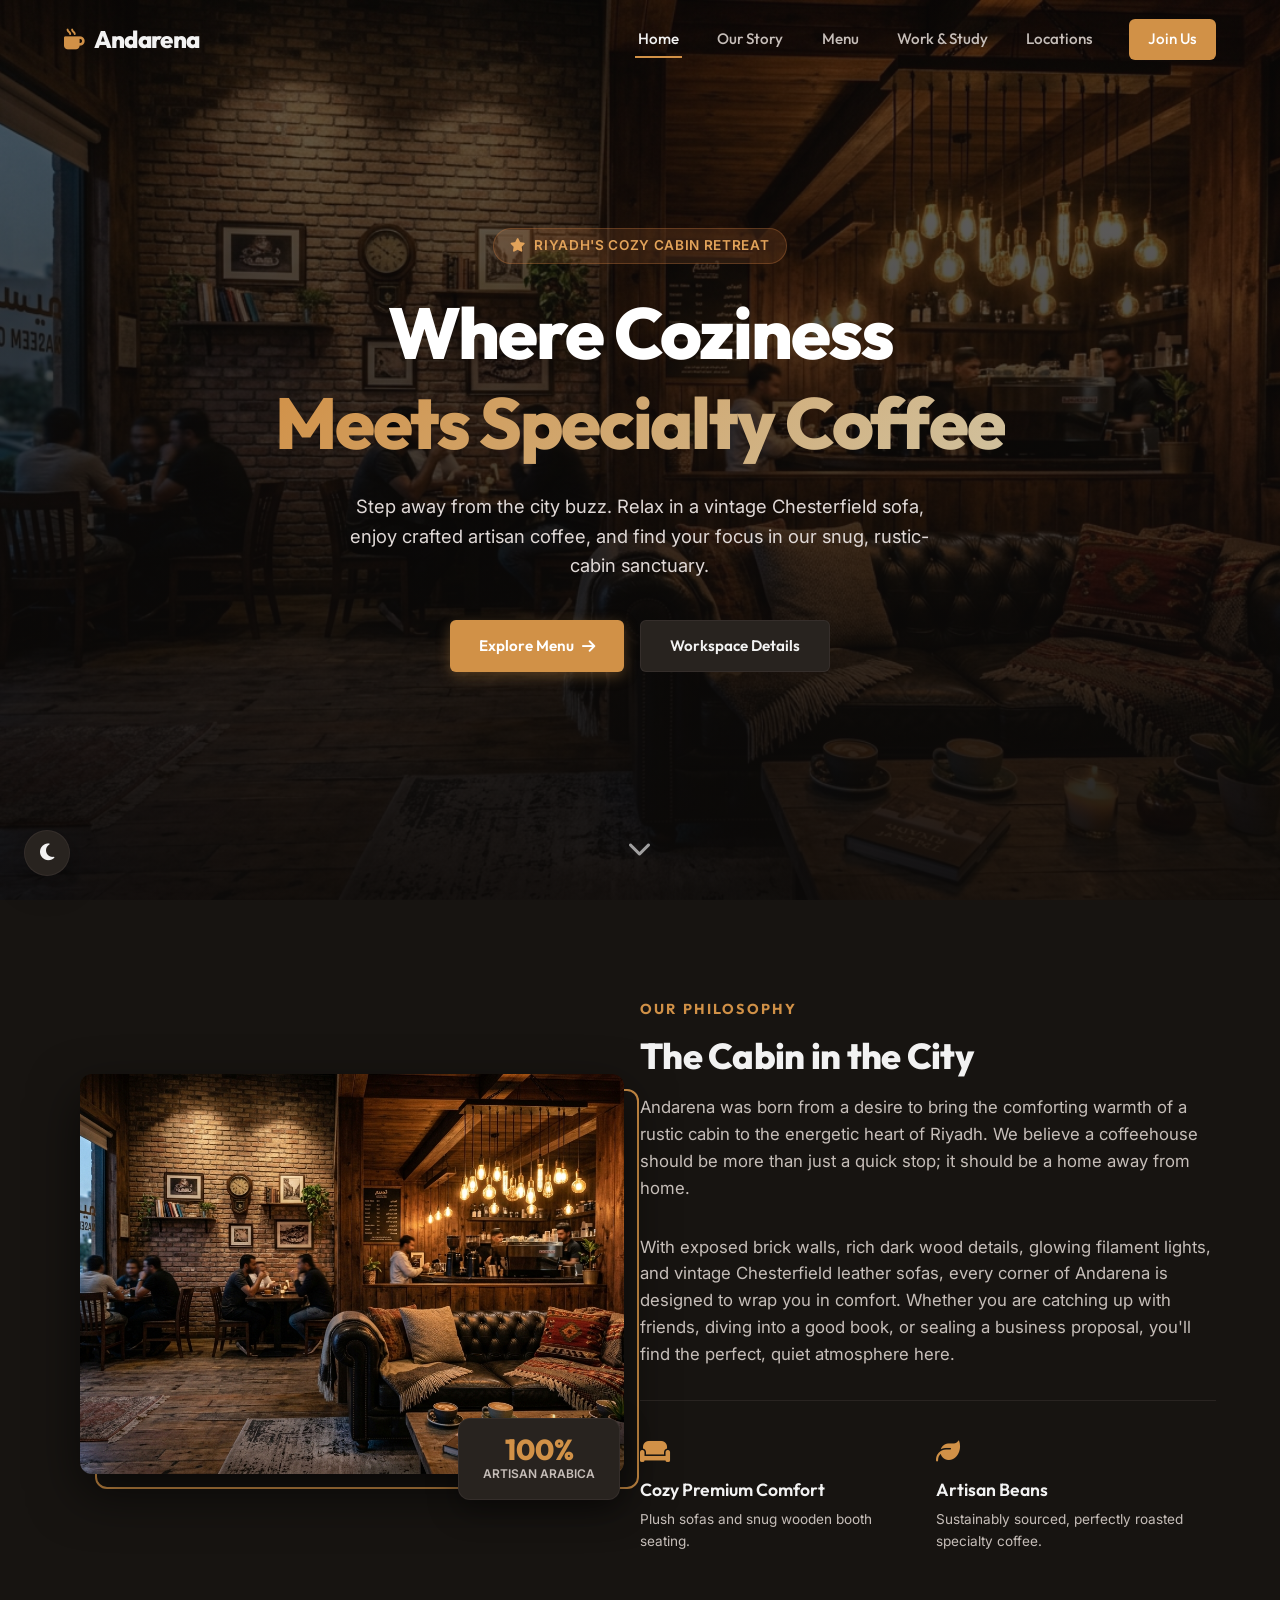
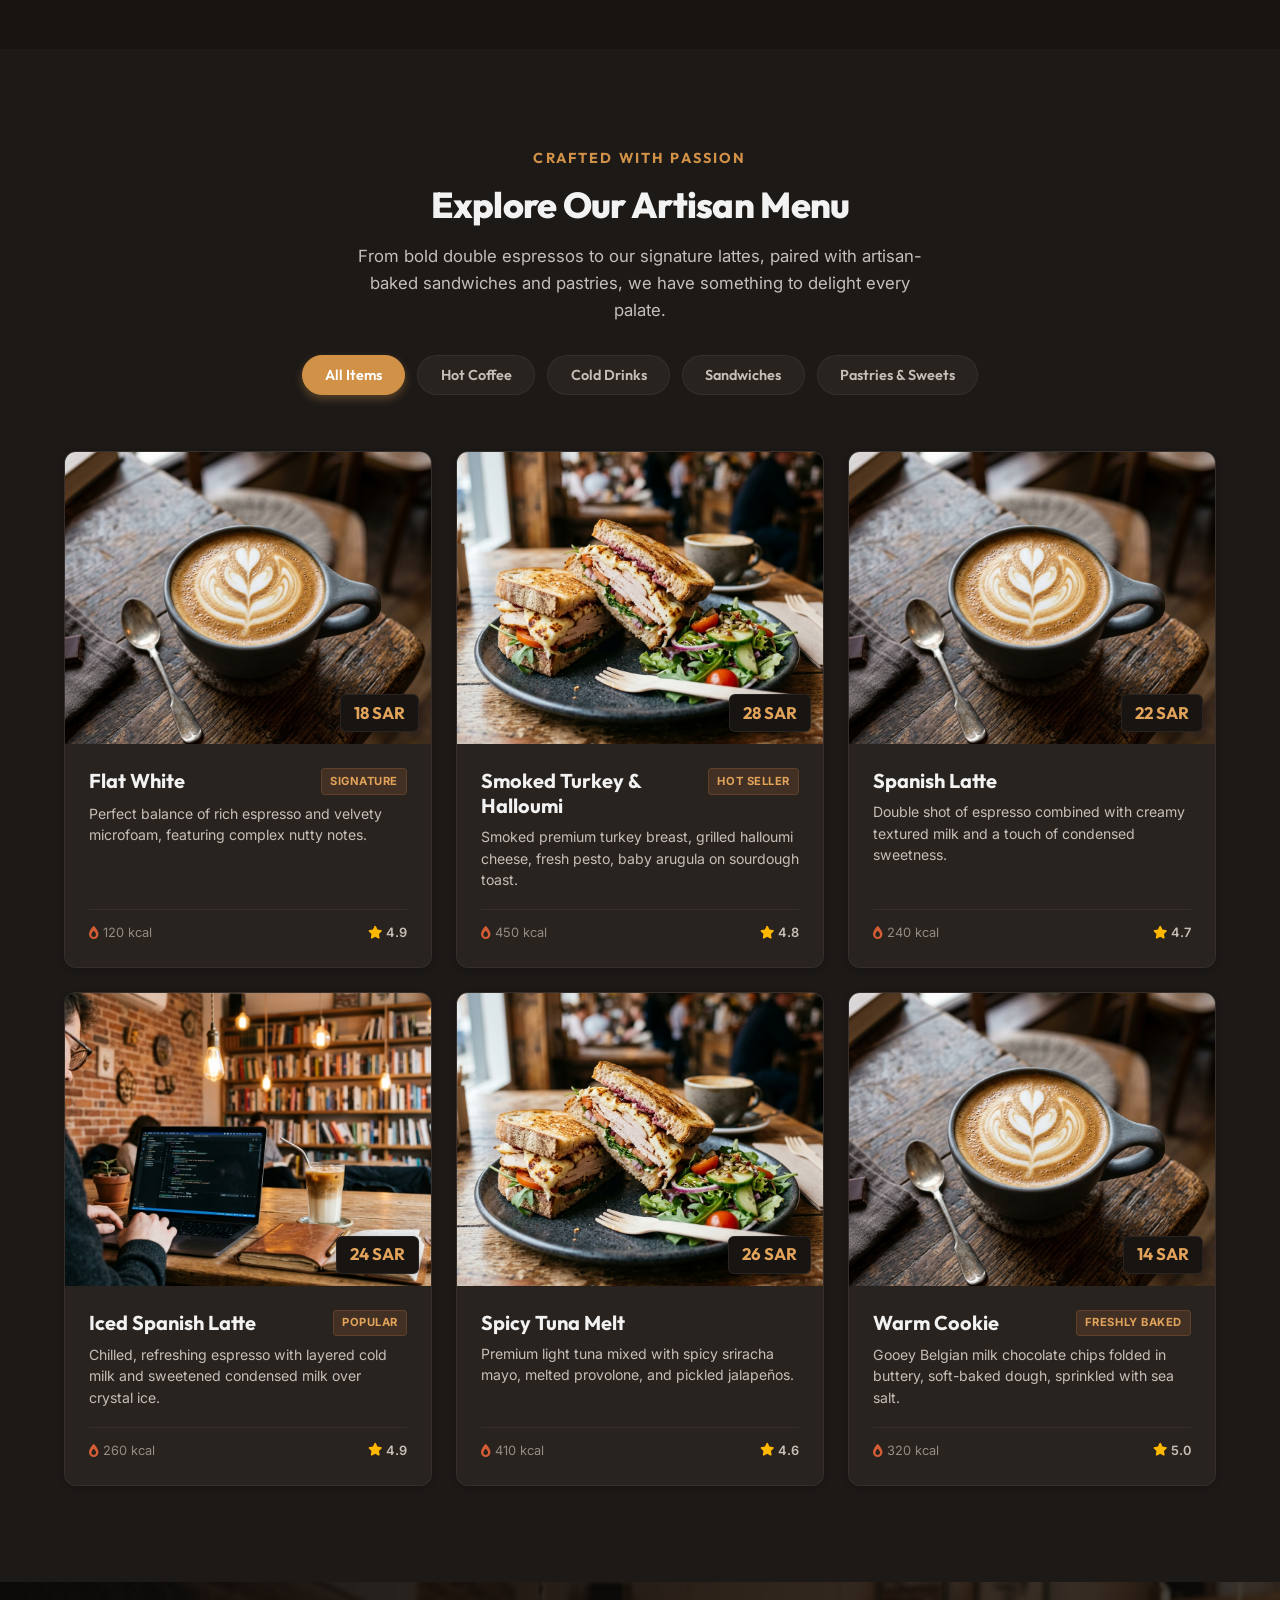
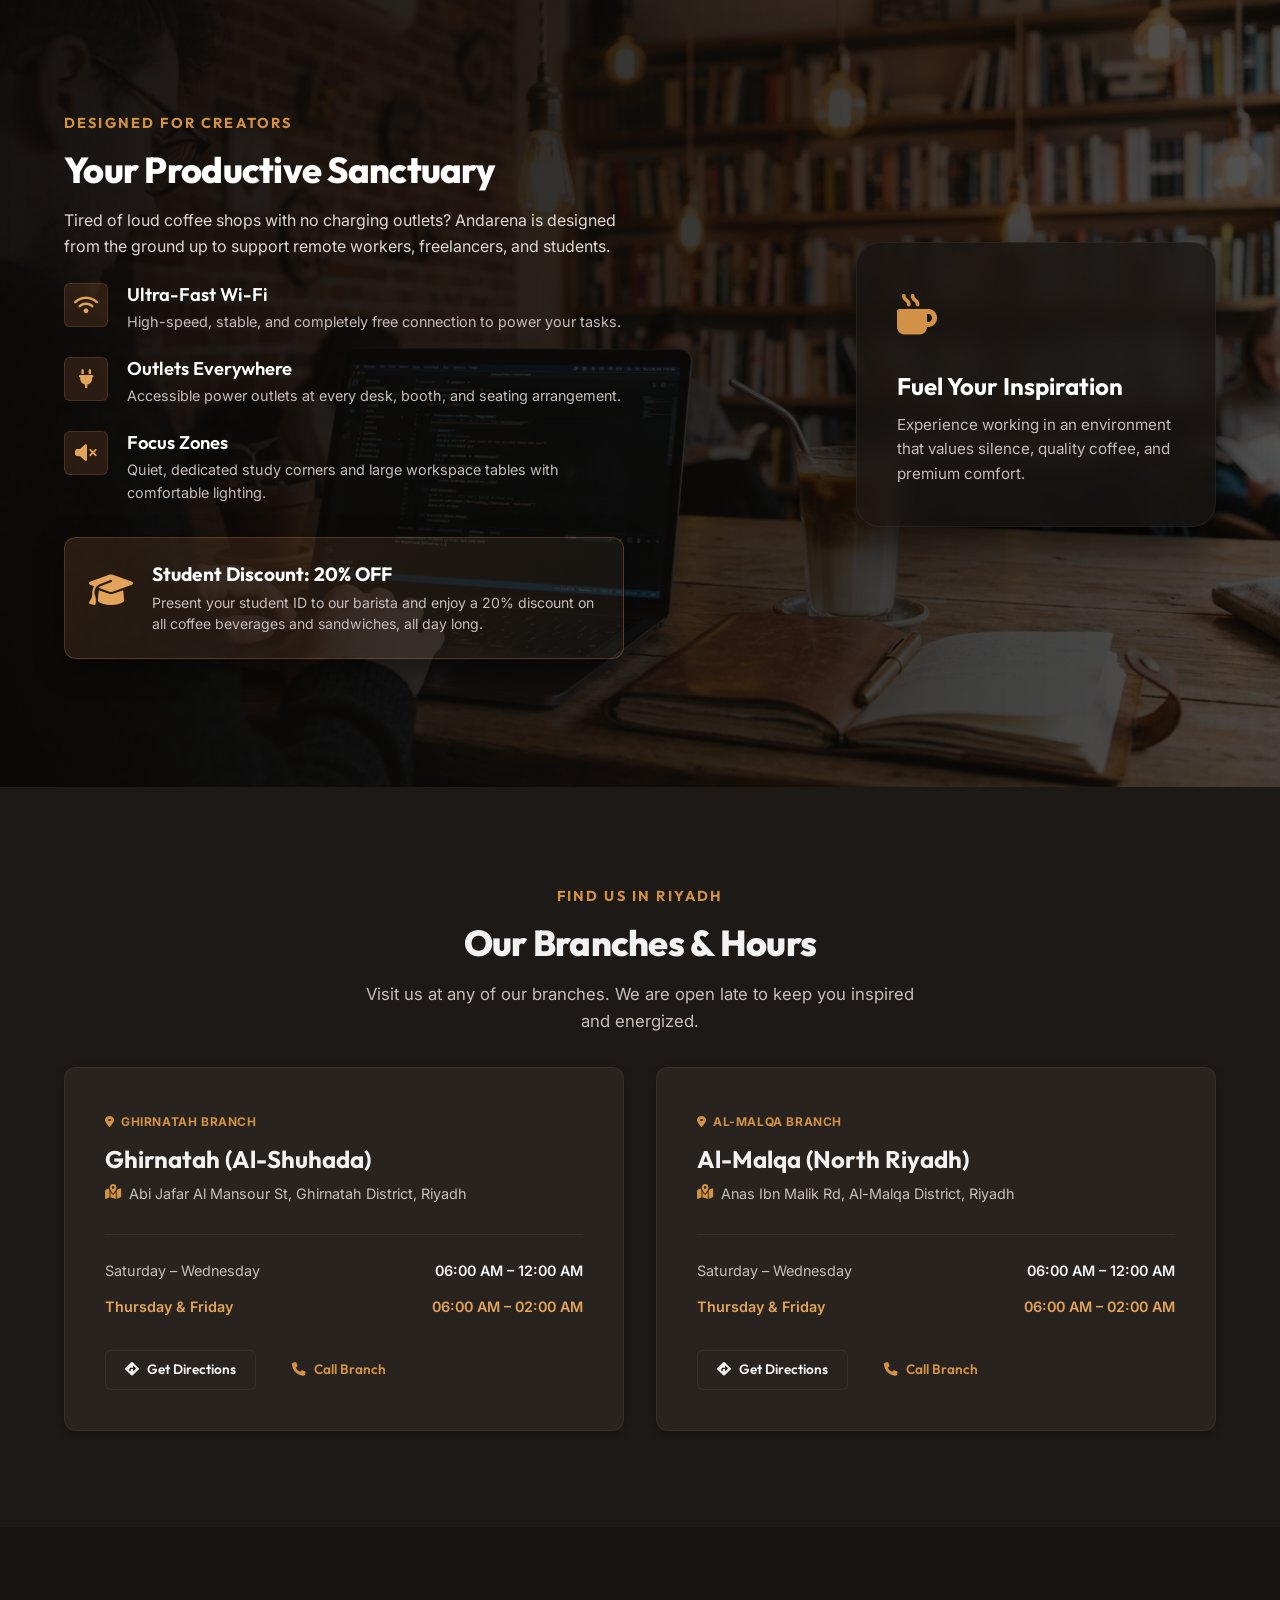
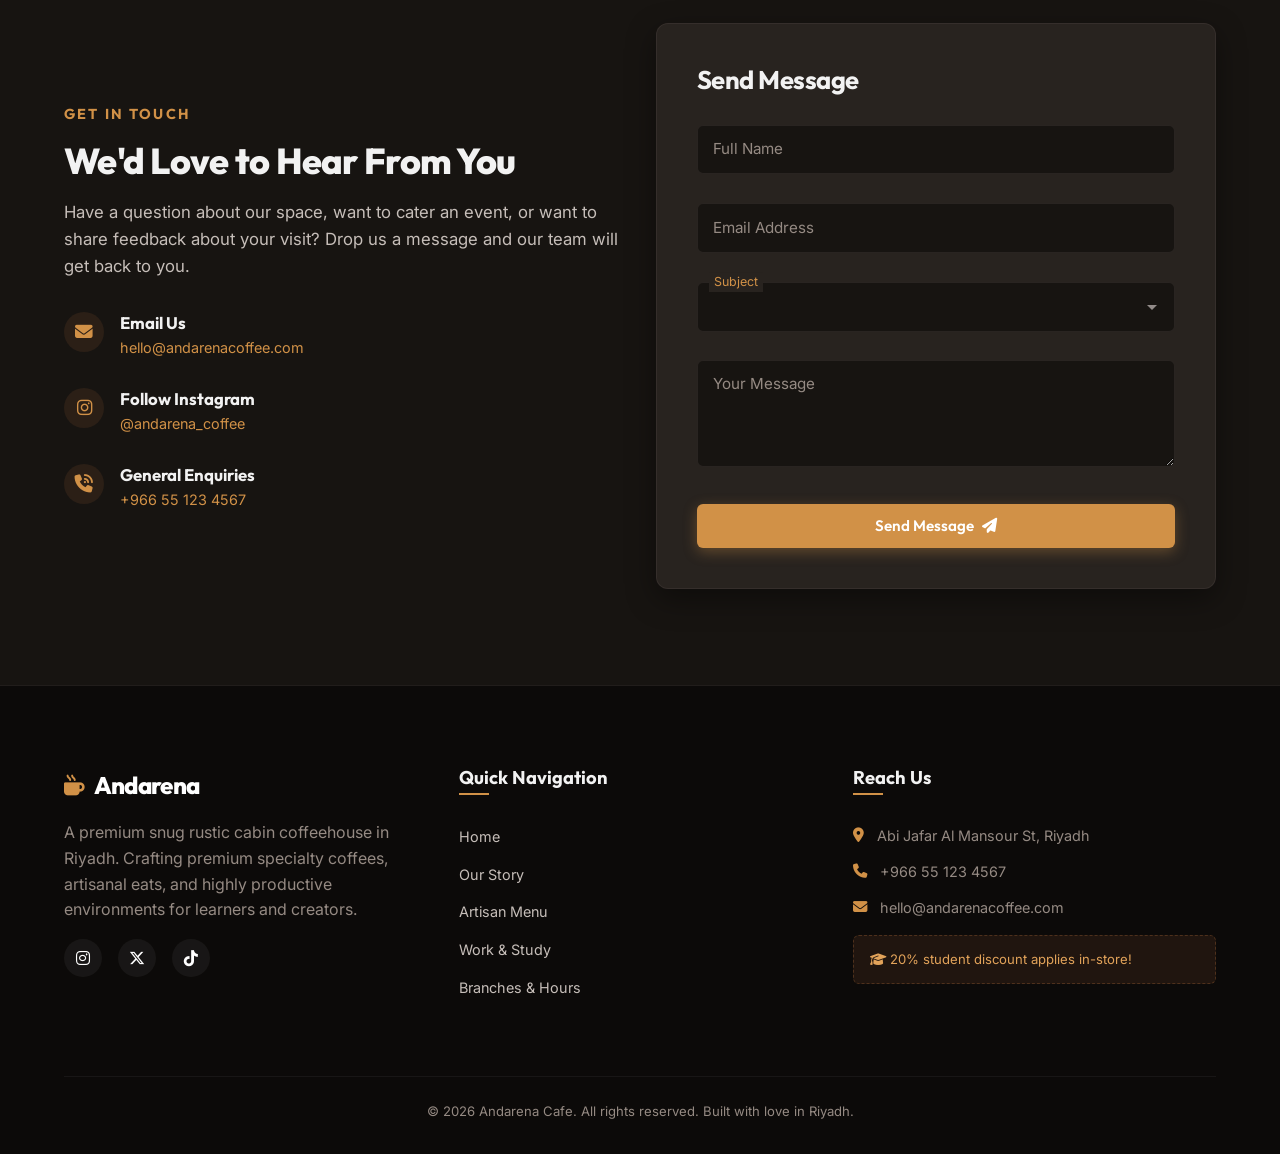
==== index.html @ 4207c7d2 "Initial commit: Andarena Cafe professional website" ====
<!DOCTYPE html>
<html lang="en">
<head>
    <meta charset="UTF-8">
    <meta name="viewport" content="width=device-width, initial-scale=1.0">
    <title>Andarena Cafe | Cozy Coffeehouse & Creative Workspace in Riyadh</title>
    <meta name="description" content="Experience Andarena Cafe in Riyadh - a cozy, rustic cabin-like cafe with Chesterfield sofas, artisan coffee, gourmet sandwiches, and a perfect work-friendly atmosphere.">
    
    <!-- Open Graph / Facebook -->
    <meta property="og:type" content="website">
    <meta property="og:title" content="Andarena Cafe | Cozy Coffeehouse & Workspace in Riyadh">
    <meta property="og:description" content="A quiet, snug rustic oasis in Riyadh. Enjoy specialty coffees, gourmet sandwiches, and laptop-friendly workspace tables.">
    <meta property="og:image" content="assets/hero_cafe.jpg">
    
    <!-- Google Fonts -->
    <link rel="preconnect" href="https://fonts.googleapis.com">
    <link rel="preconnect" href="https://fonts.gstatic.com" crossorigin>
    <link href="https://fonts.googleapis.com/css2?family=Inter:wght@300;400;500;600;700&family=Outfit:wght@300;400;500;600;700;800&display=swap" rel="stylesheet">
    
    <!-- FontAwesome Icons -->
    <link rel="stylesheet" href="https://cdnjs.cloudflare.com/ajax/libs/font-awesome/6.4.0/css/all.min.css">
    
    <!-- Custom CSS -->
    <link rel="stylesheet" href="style.css">
</head>
<body>

    <!-- Header / Navbar -->
    <header class="navbar" id="navbar">
        <div class="nav-container">
            <a href="#home" class="logo">
                <span class="logo-icon"><i class="fa-solid fa-mug-hot"></i></span>
                Andarena
            </a>
            
            <nav class="nav-menu" id="nav-menu">
                <a href="#home" class="nav-link active">Home</a>
                <a href="#story" class="nav-link">Our Story</a>
                <a href="#menu" class="nav-link">Menu</a>
                <a href="#workspace" class="nav-link">Work & Study</a>
                <a href="#locations" class="nav-link">Locations</a>
                <a href="#contact" class="nav-link btn-contact">Join Us</a>
            </nav>
            
            <button class="mobile-toggle" id="mobile-toggle" aria-label="Toggle navigation menu">
                <span class="bar"></span>
                <span class="bar"></span>
                <span class="bar"></span>
            </button>
        </div>
    </header>

    <!-- Main Content -->
    <main>
        
        <!-- Hero Section -->
        <section id="home" class="hero" style="background-image: linear-gradient(to bottom, rgba(12, 10, 9, 0.6), rgba(12, 10, 9, 0.9)), url('assets/hero_cafe.jpg');">
            <div class="hero-content text-center">
                <span class="hero-badge reveal"><i class="fa-solid fa-star"></i> Riyadh's Cozy Cabin Retreat</span>
                <h1 class="reveal">Where Coziness <br><span class="text-gradient">Meets Specialty Coffee</span></h1>
                <p class="reveal-delay-1">Step away from the city buzz. Relax in a vintage Chesterfield sofa, enjoy crafted artisan coffee, and find your focus in our snug, rustic-cabin sanctuary.</p>
                <div class="hero-actions reveal-delay-2">
                    <a href="#menu" class="btn btn-primary">Explore Menu <i class="fa-solid fa-arrow-right"></i></a>
                    <a href="#workspace" class="btn btn-secondary">Workspace Details</a>
                </div>
            </div>
            <div class="hero-scroll-indicator">
                <a href="#story"><i class="fa-solid fa-chevron-down animate-bounce"></i></a>
            </div>
        </section>

        <!-- Our Story Section -->
        <section id="story" class="section story-section">
            <div class="container">
                <div class="grid grid-2 align-items-center">
                    <div class="story-image-wrapper reveal-left">
                        <div class="image-border-effect">
                            <img src="assets/hero_cafe.jpg" alt="Andarena Cafe Cozy Chesterfield Sofas" class="rounded-lg shadow-xl img-cover">
                        </div>
                        <div class="floating-badge text-center">
                            <span class="number">100%</span>
                            <span class="text">Artisan Arabica</span>
                        </div>
                    </div>
                    
                    <div class="story-text-content reveal-right">
                        <span class="section-subtitle">Our Philosophy</span>
                        <h2 class="section-title">The Cabin in the City</h2>
                        <p class="section-desc">Andarena was born from a desire to bring the comforting warmth of a rustic cabin to the energetic heart of Riyadh. We believe a coffeehouse should be more than just a quick stop; it should be a home away from home.</p>
                        
                        <p class="section-desc">With exposed brick walls, rich dark wood details, glowing filament lights, and vintage Chesterfield leather sofas, every corner of Andarena is designed to wrap you in comfort. Whether you are catching up with friends, diving into a good book, or sealing a business proposal, you'll find the perfect, quiet atmosphere here.</p>
                        
                        <div class="story-highlights grid grid-2 gap-4">
                            <div class="highlight-item">
                                <span class="highlight-icon"><i class="fa-solid fa-couch"></i></span>
                                <h4>Cozy Premium Comfort</h4>
                                <p>Plush sofas and snug wooden booth seating.</p>
                            </div>
                            <div class="highlight-item">
                                <span class="highlight-icon"><i class="fa-solid fa-leaf"></i></span>
                                <h4>Artisan Beans</h4>
                                <p>Sustainably sourced, perfectly roasted specialty coffee.</p>
                            </div>
                        </div>
                    </div>
                </div>
            </div>
        </section>

        <!-- Interactive Menu Section -->
        <section id="menu" class="section menu-section bg-alt">
            <div class="container">
                <div class="section-header text-center">
                    <span class="section-subtitle">Crafted with Passion</span>
                    <h2 class="section-title">Explore Our Artisan Menu</h2>
                    <p class="section-desc max-w-xl mx-auto">From bold double espressos to our signature lattes, paired with artisan-baked sandwiches and pastries, we have something to delight every palate.</p>
                </div>
                
                <!-- Category Filter Tabs -->
                <div class="menu-tabs reveal">
                    <button class="tab-btn active" data-category="all">All Items</button>
                    <button class="tab-btn" data-category="hot-coffee">Hot Coffee</button>
                    <button class="tab-btn" data-category="cold-coffee">Cold Drinks</button>
                    <button class="tab-btn" data-category="sandwiches">Sandwiches</button>
                    <button class="tab-btn" data-category="pastries">Pastries & Sweets</button>
                </div>
                
                <!-- Menu Grid -->
                <div class="menu-grid grid grid-3 gap-6 reveal-up">
                    
                    <!-- Item 1: Flat White -->
                    <div class="menu-card" data-category="hot-coffee">
                        <div class="menu-image-container">
                            <img src="assets/flat_white.jpg" alt="Flat White Coffee with Latte Art" class="menu-img">
                            <span class="menu-price">18 SAR</span>
                        </div>
                        <div class="menu-info">
                            <div class="menu-meta">
                                <h3>Flat White</h3>
                                <span class="badge">Signature</span>
                            </div>
                            <p class="menu-description">Perfect balance of rich espresso and velvety microfoam, featuring complex nutty notes.</p>
                            <div class="menu-footer">
                                <span class="calories"><i class="fa-solid fa-fire-flame-simple"></i> 120 kcal</span>
                                <span class="rating"><i class="fa-solid fa-star"></i> 4.9</span>
                            </div>
                        </div>
                    </div>
                    
                    <!-- Item 2: Smoked Turkey & Halloumi -->
                    <div class="menu-card" data-category="sandwiches">
                        <div class="menu-image-container">
                            <img src="assets/turkey_sandwich.jpg" alt="Smoked Turkey and Halloumi Sandwich" class="menu-img">
                            <span class="menu-price">28 SAR</span>
                        </div>
                        <div class="menu-info">
                            <div class="menu-meta">
                                <h3>Smoked Turkey & Halloumi</h3>
                                <span class="badge">Hot seller</span>
                            </div>
                            <p class="menu-description">Smoked premium turkey breast, grilled halloumi cheese, fresh pesto, baby arugula on sourdough toast.</p>
                            <div class="menu-footer">
                                <span class="calories"><i class="fa-solid fa-fire-flame-simple"></i> 450 kcal</span>
                                <span class="rating"><i class="fa-solid fa-star"></i> 4.8</span>
                            </div>
                        </div>
                    </div>
                    
                    <!-- Item 3: Spanish Latte -->
                    <div class="menu-card" data-category="hot-coffee">
                        <div class="menu-image-container">
                            <img src="assets/flat_white.jpg" alt="Spanish Latte" class="menu-img">
                            <span class="menu-price">22 SAR</span>
                        </div>
                        <div class="menu-info">
                            <div class="menu-meta">
                                <h3>Spanish Latte</h3>
                            </div>
                            <p class="menu-description">Double shot of espresso combined with creamy textured milk and a touch of condensed sweetness.</p>
                            <div class="menu-footer">
                                <span class="calories"><i class="fa-solid fa-fire-flame-simple"></i> 240 kcal</span>
                                <span class="rating"><i class="fa-solid fa-star"></i> 4.7</span>
                            </div>
                        </div>
                    </div>
                    
                    <!-- Item 4: Iced Spanish Latte -->
                    <div class="menu-card" data-category="cold-coffee">
                        <div class="menu-image-container">
                            <img src="assets/workspace.jpg" alt="Iced Spanish Latte" class="menu-img">
                            <span class="menu-price">24 SAR</span>
                        </div>
                        <div class="menu-info">
                            <div class="menu-meta">
                                <h3>Iced Spanish Latte</h3>
                                <span class="badge">Popular</span>
                            </div>
                            <p class="menu-description">Chilled, refreshing espresso with layered cold milk and sweetened condensed milk over crystal ice.</p>
                            <div class="menu-footer">
                                <span class="calories"><i class="fa-solid fa-fire-flame-simple"></i> 260 kcal</span>
                                <span class="rating"><i class="fa-solid fa-star"></i> 4.9</span>
                            </div>
                        </div>
                    </div>

                    <!-- Item 5: Spicy Tuna Sandwich -->
                    <div class="menu-card" data-category="sandwiches">
                        <div class="menu-image-container">
                            <img src="assets/turkey_sandwich.jpg" alt="Spicy Tuna Sandwich" class="menu-img">
                            <span class="menu-price">26 SAR</span>
                        </div>
                        <div class="menu-info">
                            <div class="menu-meta">
                                <h3>Spicy Tuna Melt</h3>
                            </div>
                            <p class="menu-description">Premium light tuna mixed with spicy sriracha mayo, melted provolone, and pickled jalapeños.</p>
                            <div class="menu-footer">
                                <span class="calories"><i class="fa-solid fa-fire-flame-simple"></i> 410 kcal</span>
                                <span class="rating"><i class="fa-solid fa-star"></i> 4.6</span>
                            </div>
                        </div>
                    </div>

                    <!-- Item 6: Warm Chocolate Chip Cookie -->
                    <div class="menu-card" data-category="pastries">
                        <div class="menu-image-container">
                            <img src="assets/flat_white.jpg" alt="Warm Chocolate Chip Cookie" class="menu-img">
                            <span class="menu-price">14 SAR</span>
                        </div>
                        <div class="menu-info">
                            <div class="menu-meta">
                                <h3>Warm Cookie</h3>
                                <span class="badge">Freshly baked</span>
                            </div>
                            <p class="menu-description">Gooey Belgian milk chocolate chips folded in buttery, soft-baked dough, sprinkled with sea salt.</p>
                            <div class="menu-footer">
                                <span class="calories"><i class="fa-solid fa-fire-flame-simple"></i> 320 kcal</span>
                                <span class="rating"><i class="fa-solid fa-star"></i> 5.0</span>
                            </div>
                        </div>
                    </div>
                    
                </div>
            </div>
        </section>

        <!-- Laptop-friendly Workspace Section -->
        <section id="workspace" class="section workspace-section" style="background-image: linear-gradient(to right, rgba(12, 10, 9, 0.95), rgba(12, 10, 9, 0.7)), url('assets/workspace.jpg');">
            <div class="container">
                <div class="grid grid-2 gap-8 align-items-center">
                    <div class="workspace-text reveal-left">
                        <span class="section-subtitle text-amber">Designed for Creators</span>
                        <h2 class="section-title text-white">Your Productive Sanctuary</h2>
                        <p class="text-light">Tired of loud coffee shops with no charging outlets? Andarena is designed from the ground up to support remote workers, freelancers, and students.</p>
                        
                        <div class="workspace-features mt-6">
                            <div class="feature-row">
                                <span class="feature-icon"><i class="fa-solid fa-wifi"></i></span>
                                <div>
                                    <h5>Ultra-Fast Wi-Fi</h5>
                                    <p>High-speed, stable, and completely free connection to power your tasks.</p>
                                </div>
                            </div>
                            
                            <div class="feature-row">
                                <span class="feature-icon"><i class="fa-solid fa-plug"></i></span>
                                <div>
                                    <h5>Outlets Everywhere</h5>
                                    <p>Accessible power outlets at every desk, booth, and seating arrangement.</p>
                                </div>
                            </div>

                            <div class="feature-row">
                                <span class="feature-icon"><i class="fa-solid fa-volume-mute"></i></span>
                                <div>
                                    <h5>Focus Zones</h5>
                                    <p>Quiet, dedicated study corners and large workspace tables with comfortable lighting.</p>
                                </div>
                            </div>
                        </div>

                        <!-- Special student offer card -->
                        <div class="student-discount-card mt-8 reveal-up">
                            <div class="discount-icon"><i class="fa-solid fa-graduation-cap"></i></div>
                            <div class="discount-info">
                                <h4>Student Discount: 20% OFF</h4>
                                <p>Present your student ID to our barista and enjoy a 20% discount on all coffee beverages and sandwiches, all day long.</p>
                            </div>
                        </div>
                    </div>
                    
                    <!-- Decorative Right Column -->
                    <div class="workspace-image-container hide-mobile reveal-right">
                        <div class="experience-card">
                            <span class="card-icon"><i class="fa-solid fa-mug-hot animate-pulse"></i></span>
                            <div class="card-body">
                                <h3>Fuel Your Inspiration</h3>
                                <p>Experience working in an environment that values silence, quality coffee, and premium comfort.</p>
                            </div>
                        </div>
                    </div>
                </div>
            </div>
        </section>

        <!-- Locations & Operating Hours -->
        <section id="locations" class="section locations-section bg-alt">
            <div class="container">
                <div class="section-header text-center">
                    <span class="section-subtitle">Find Us in Riyadh</span>
                    <h2 class="section-title">Our Branches & Hours</h2>
                    <p class="section-desc max-w-xl mx-auto">Visit us at any of our branches. We are open late to keep you inspired and energized.</p>
                </div>
                
                <div class="grid grid-2 gap-8 reveal-up">
                    
                    <!-- Branch 1 details -->
                    <div class="location-card">
                        <div class="location-body">
                            <span class="loc-badge"><i class="fa-solid fa-location-dot"></i> Ghirnatah Branch</span>
                            <h3>Ghirnatah (Al-Shuhada)</h3>
                            <p class="address"><i class="fa-solid fa-map-location-dot"></i> Abi Jafar Al Mansour St, Ghirnatah District, Riyadh</p>
                            
                            <div class="hours-list">
                                <div class="hour-row">
                                    <span class="days">Saturday – Wednesday</span>
                                    <span class="time">06:00 AM – 12:00 AM</span>
                                </div>
                                <div class="hour-row highlight">
                                    <span class="days">Thursday & Friday</span>
                                    <span class="time">06:00 AM – 02:00 AM</span>
                                </div>
                            </div>
                            
                            <div class="card-actions">
                                <a href="https://maps.google.com/?q=Andarena+Coffee+Abi+Jafar+Al+Mansour+St+Riyadh" target="_blank" class="btn btn-secondary btn-sm"><i class="fa-solid fa-directions"></i> Get Directions</a>
                                <a href="tel:+966123456789" class="btn btn-text btn-sm"><i class="fa-solid fa-phone"></i> Call Branch</a>
                            </div>
                        </div>
                    </div>

                    <!-- Branch 2 details -->
                    <div class="location-card">
                        <div class="location-body">
                            <span class="loc-badge"><i class="fa-solid fa-location-dot"></i> Al-Malqa Branch</span>
                            <h3>Al-Malqa (North Riyadh)</h3>
                            <p class="address"><i class="fa-solid fa-map-location-dot"></i> Anas Ibn Malik Rd, Al-Malqa District, Riyadh</p>
                            
                            <div class="hours-list">
                                <div class="hour-row">
                                    <span class="days">Saturday – Wednesday</span>
                                    <span class="time">06:00 AM – 12:00 AM</span>
                                </div>
                                <div class="hour-row highlight">
                                    <span class="days">Thursday & Friday</span>
                                    <span class="time">06:00 AM – 02:00 AM</span>
                                </div>
                            </div>
                            
                            <div class="card-actions">
                                <a href="https://maps.google.com/?q=Andarena+Coffee+Anas+Ibn+Malik+Rd+Riyadh" target="_blank" class="btn btn-secondary btn-sm"><i class="fa-solid fa-directions"></i> Get Directions</a>
                                <a href="tel:+966123456790" class="btn btn-text btn-sm"><i class="fa-solid fa-phone"></i> Call Branch</a>
                            </div>
                        </div>
                    </div>
                    
                </div>
            </div>
        </section>

        <!-- Contact & Feedback Form -->
        <section id="contact" class="section contact-section">
            <div class="container">
                <div class="grid grid-2 gap-8 align-items-center">
                    
                    <div class="contact-info reveal-left">
                        <span class="section-subtitle">Get in Touch</span>
                        <h2 class="section-title">We'd Love to Hear From You</h2>
                        <p class="section-desc">Have a question about our space, want to cater an event, or want to share feedback about your visit? Drop us a message and our team will get back to you.</p>
                        
                        <div class="contact-methods mt-6">
                            <div class="method-item">
                                <span class="method-icon"><i class="fa-solid fa-envelope"></i></span>
                                <div>
                                    <h5>Email Us</h5>
                                    <p><a href="mailto:hello@andarenacoffee.com">hello@andarenacoffee.com</a></p>
                                </div>
                            </div>
                            
                            <div class="method-item">
                                <span class="method-icon"><i class="fa-brands fa-instagram"></i></span>
                                <div>
                                    <h5>Follow Instagram</h5>
                                    <p><a href="https://instagram.com/andarena_coffee" target="_blank">@andarena_coffee</a></p>
                                </div>
                            </div>

                            <div class="method-item">
                                <span class="method-icon"><i class="fa-solid fa-phone-volume"></i></span>
                                <div>
                                    <h5>General Enquiries</h5>
                                    <p><a href="tel:+966551234567">+966 55 123 4567</a></p>
                                </div>
                            </div>
                        </div>
                    </div>
                    
                    <!-- Contact Form Card -->
                    <div class="contact-form-card reveal-right">
                        <form id="contact-form" class="feedback-form">
                            <h3>Send Message</h3>
                            
                            <div class="form-group">
                                <input type="text" id="form-name" class="form-control" required placeholder=" ">
                                <label for="form-name" class="floating-label">Full Name</label>
                            </div>
                            
                            <div class="form-group">
                                <input type="email" id="form-email" class="form-control" required placeholder=" ">
                                <label for="form-email" class="floating-label">Email Address</label>
                            </div>

                            <div class="form-group">
                                <select id="form-subject" class="form-control" required>
                                    <option value="" disabled selected hidden></option>
                                    <option value="feedback">General Feedback</option>
                                    <option value="catering">Catering Inquiry</option>
                                    <option value="workspace">Workspace / Table Reservation</option>
                                    <option value="careers">Careers</option>
                                </select>
                                <label for="form-subject" class="floating-label">Subject</label>
                            </div>
                            
                            <div class="form-group">
                                <textarea id="form-message" rows="4" class="form-control" required placeholder=" "></textarea>
                                <label for="form-message" class="floating-label">Your Message</label>
                            </div>
                            
                            <button type="submit" class="btn btn-primary btn-block">Send Message <i class="fa-solid fa-paper-plane"></i></button>
                        </form>
                    </div>
                    
                </div>
            </div>
        </section>

    </main>

    <!-- Footer -->
    <footer class="footer">
        <div class="container">
            <div class="footer-grid grid grid-3 gap-8">
                
                <!-- Footer Brand Column -->
                <div class="footer-brand">
                    <a href="#home" class="logo text-white">
                        <span class="logo-icon"><i class="fa-solid fa-mug-hot"></i></span>
                        Andarena
                    </a>
                    <p class="mt-4 text-sm text-muted">A premium snug rustic cabin coffeehouse in Riyadh. Crafting premium specialty coffees, artisanal eats, and highly productive environments for learners and creators.</p>
                    <div class="social-links mt-4">
                        <a href="https://instagram.com/andarena_coffee" target="_blank" aria-label="Instagram"><i class="fa-brands fa-instagram"></i></a>
                        <a href="#" aria-label="Twitter"><i class="fa-brands fa-x-twitter"></i></a>
                        <a href="#" aria-label="TikTok"><i class="fa-brands fa-tiktok"></i></a>
                    </div>
                </div>

                <!-- Footer Quick Links -->
                <div class="footer-links">
                    <h4>Quick Navigation</h4>
                    <ul class="mt-4">
                        <li><a href="#home">Home</a></li>
                        <li><a href="#story">Our Story</a></li>
                        <li><a href="#menu">Artisan Menu</a></li>
                        <li><a href="#workspace">Work & Study</a></li>
                        <li><a href="#locations">Branches & Hours</a></li>
                    </ul>
                </div>

                <!-- Footer Contact Details -->
                <div class="footer-contact">
                    <h4>Reach Us</h4>
                    <ul class="mt-4 text-muted">
                        <li><i class="fa-solid fa-location-dot"></i> Abi Jafar Al Mansour St, Riyadh</li>
                        <li><i class="fa-solid fa-phone"></i> +966 55 123 4567</li>
                        <li><i class="fa-solid fa-envelope"></i> hello@andarenacoffee.com</li>
                    </ul>
                    <div class="student-reminder mt-4">
                        <span><i class="fa-solid fa-graduation-cap"></i> 20% student discount applies in-store!</span>
                    </div>
                </div>

            </div>
            
            <div class="footer-bottom text-center">
                <p>&copy; 2026 Andarena Cafe. All rights reserved. Built with love in Riyadh.</p>
            </div>
        </div>
    </footer>

    <!-- Notification Toast -->
    <div id="toast" class="toast">
        <div class="toast-content">
            <span class="toast-icon"><i class="fa-solid fa-circle-check"></i></span>
            <div class="toast-message">
                <h4 id="toast-title">Success</h4>
                <p id="toast-body">Your message has been sent successfully!</p>
            </div>
            <button class="toast-close" id="toast-close">&times;</button>
        </div>
    </div>

    <!-- Theme Toggle Switch (Cozy Floating bar) -->
    <div class="theme-switch-wrapper">
        <button id="theme-toggle" class="theme-toggle-btn" aria-label="Toggle theme mode">
            <span class="theme-icon"><i class="fa-solid fa-moon"></i></span>
        </button>
    </div>

    <!-- Custom JavaScript -->
    <script src="script.js"></script>
</body>
</html>
---- style.css ----
/* ==========================================================================
   Design System & Variables
   ========================================================================== */
:root {
    /* Color Tokens - Default Warm Dark Mode */
    --bg-primary-h: 24;
    --bg-primary-s: 15%;
    --bg-primary-l: 8%;
    --bg-primary: hsl(var(--bg-primary-h), var(--bg-primary-s), var(--bg-primary-l)); /* #181412 */
    
    --bg-secondary: hsl(24, 12%, 14%); /* #231e1b */
    --bg-alt: hsl(24, 10%, 10%); /* #1d1816 */
    
    --text-primary: hsl(0, 0%, 95%); /* #f2f2f2 */
    --text-secondary: hsl(24, 10%, 75%); /* #c5bdbc */
    --text-muted: hsl(24, 8%, 55%); /* #928b89 */
    --text-light: hsl(24, 15%, 85%);
    
    --primary: hsl(32, 60%, 55%); /* Warm Copper/Amber - #d58343 */
    --primary-hover: hsl(32, 70%, 62%); /* #e4975a */
    --primary-glow: hsla(32, 60%, 55%, 0.35);
    
    --secondary: hsl(42, 35%, 72%); /* Desert Sand/Gold - #d9c396 */
    --secondary-hover: hsl(42, 45%, 80%);
    
    --accent: hsl(15, 65%, 52%); /* Burnt Sienna */
    --border-color: hsla(24, 10%, 30%, 0.3);
    --border-focus: hsl(32, 60%, 55%);
    
    --glass-bg: rgba(24, 20, 18, 0.75);
    --glass-border: rgba(255, 255, 255, 0.05);
    
    /* Layout Tokens */
    --font-heading: 'Outfit', sans-serif;
    --font-body: 'Inter', sans-serif;
    --border-radius-sm: 6px;
    --border-radius-md: 12px;
    --border-radius-lg: 24px;
    --transition-fast: 0.2s ease;
    --transition-smooth: 0.4s cubic-bezier(0.16, 1, 0.3, 1);
    
    --shadow-sm: 0 2px 8px rgba(0, 0, 0, 0.2);
    --shadow-md: 0 10px 30px rgba(0, 0, 0, 0.4);
    --shadow-lg: 0 20px 50px rgba(0, 0, 0, 0.6);
}

/* Alternate Theme: Cozy Warm Light Mode */
[data-theme="light"] {
    --bg-primary-h: 30;
    --bg-primary-s: 30%;
    --bg-primary-l: 96%;
    --bg-primary: hsl(var(--bg-primary-h), var(--bg-primary-s), var(--bg-primary-l)); /* #fbf8f5 */
    
    --bg-secondary: hsl(30, 25%, 91%); /* #ebdcd0 */
    --bg-alt: hsl(30, 25%, 93%); /* #f0e6dd */
    
    --text-primary: hsl(24, 25%, 15%); /* #2e1d12 */
    --text-secondary: hsl(24, 15%, 35%); /* #605147 */
    --text-muted: hsl(24, 10%, 55%); /* #93857b */
    --text-light: hsl(24, 25%, 25%);
    
    --primary: hsl(24, 70%, 42%); /* Deep Rich Terracotta - #bb5119 */
    --primary-hover: hsl(24, 80%, 48%);
    --primary-glow: hsla(24, 70%, 42%, 0.2);
    
    --secondary: hsl(32, 40%, 35%); /* Dark Sand Cedar */
    --secondary-hover: hsl(32, 45%, 42%);
    
    --border-color: rgba(46, 29, 18, 0.12);
    --border-focus: hsl(24, 70%, 42%);
    
    --glass-bg: rgba(251, 248, 245, 0.85);
    --glass-border: rgba(46, 29, 18, 0.08);
    
    --shadow-sm: 0 2px 8px rgba(46, 29, 18, 0.08);
    --shadow-md: 0 10px 30px rgba(46, 29, 18, 0.12);
    --shadow-lg: 0 20px 40px rgba(46, 29, 18, 0.16);
}

/* ==========================================================================
   Base Elements & Reset
   ========================================================================== */
*, *::before, *::after {
    box-sizing: border-box;
    margin: 0;
    padding: 0;
}

html {
    scroll-behavior: smooth;
    font-size: 16px;
}

body {
    background-color: var(--bg-primary);
    color: var(--text-primary);
    font-family: var(--font-body);
    line-height: 1.6;
    overflow-x: hidden;
    transition: background-color var(--transition-smooth), color var(--transition-smooth);
}

h1, h2, h3, h4, h5, h6 {
    font-family: var(--font-heading);
    font-weight: 700;
    line-height: 1.25;
    color: var(--text-primary);
}

a {
    color: var(--primary);
    text-decoration: none;
    transition: color var(--transition-fast);
}

a:hover {
    color: var(--primary-hover);
}

img {
    max-width: 100%;
    height: auto;
    display: block;
}

/* Custom Scrollbar */
::-webkit-scrollbar {
    width: 8px;
}
::-webkit-scrollbar-track {
    background: var(--bg-primary);
}
::-webkit-scrollbar-thumb {
    background: var(--bg-secondary);
    border-radius: 4px;
    border: 2px solid var(--bg-primary);
}
::-webkit-scrollbar-thumb:hover {
    background: var(--primary);
}

/* ==========================================================================
   Layout & Utilities
   ========================================================================== */
.container {
    width: 100%;
    max-width: 1200px;
    margin: 0 auto;
    padding: 0 1.5rem;
}

.section {
    padding: 6rem 0;
    position: relative;
    overflow: hidden;
}

.bg-alt {
    background-color: var(--bg-alt);
}

.text-center { text-align: center; }
.text-white { color: #ffffff !important; }
.text-amber { color: var(--primary) !important; }
.text-light { color: var(--text-light) !important; }
.text-muted { color: var(--text-muted) !important; }
.max-w-xl { max-width: 36rem; }
.mx-auto { margin-left: auto; margin-right: auto; }
.mt-4 { margin-top: 1rem; }
.mt-6 { margin-top: 1.5rem; }
.mt-8 { margin-top: 2rem; }
.gap-4 { gap: 1rem; }
.gap-6 { gap: 1.5rem; }
.gap-8 { gap: 2rem; }

.grid {
    display: grid;
    grid-template-columns: 1fr;
}

@media (min-width: 768px) {
    .grid-2 { grid-template-columns: repeat(2, 1fr); }
    .grid-3 { grid-template-columns: repeat(3, 1fr); }
}

.align-items-center { align-items: center; }

/* Rounded Corners & Shadows */
.rounded-lg { border-radius: var(--border-radius-md); }
.shadow-xl { box-shadow: var(--shadow-lg); }
.img-cover {
    width: 100%;
    height: 400px;
    object-fit: cover;
}

/* Section Header Typography */
.section-subtitle {
    display: inline-block;
    font-family: var(--font-heading);
    font-size: 0.9rem;
    font-weight: 700;
    letter-spacing: 0.15em;
    text-transform: uppercase;
    color: var(--primary);
    margin-bottom: 0.75rem;
}

.section-title {
    font-size: 2.25rem;
    font-weight: 800;
    margin-bottom: 1rem;
    letter-spacing: -0.02em;
}

.section-desc {
    color: var(--text-secondary);
    font-size: 1.05rem;
    margin-bottom: 2rem;
}

/* ==========================================================================
   Buttons
   ========================================================================== */
.btn {
    display: inline-flex;
    align-items: center;
    justify-content: center;
    gap: 0.5rem;
    font-family: var(--font-heading);
    font-weight: 600;
    font-size: 0.95rem;
    padding: 0.8rem 1.8rem;
    border-radius: var(--border-radius-sm);
    cursor: pointer;
    transition: all var(--transition-fast);
    border: none;
}

.btn-primary {
    background-color: var(--primary);
    color: #ffffff;
    box-shadow: 0 4px 14px var(--primary-glow);
}

.btn-primary:hover {
    background-color: var(--primary-hover);
    transform: translateY(-2px);
    box-shadow: 0 6px 20px var(--primary-glow);
}

.btn-secondary {
    background-color: var(--bg-secondary);
    color: var(--text-primary);
    border: 1px solid var(--border-color);
}

.btn-secondary:hover {
    background-color: var(--bg-primary);
    border-color: var(--primary);
    color: var(--primary);
    transform: translateY(-2px);
}

.btn-text {
    background: transparent;
    color: var(--primary);
    padding: 0.5rem 1rem;
}

.btn-text:hover {
    color: var(--primary-hover);
    text-decoration: underline;
}

.btn-sm {
    padding: 0.5rem 1.2rem;
    font-size: 0.85rem;
}

.btn-block {
    display: flex;
    width: 100%;
}

/* ==========================================================================
   Header / Translucent Navbar
   ========================================================================== */
.navbar {
    position: fixed;
    top: 0;
    left: 0;
    width: 100%;
    z-index: 1000;
    transition: background-color var(--transition-smooth), backdrop-filter var(--transition-smooth), border-color var(--transition-smooth), box-shadow var(--transition-smooth);
    border-bottom: 1px solid transparent;
}

.navbar.scrolled {
    background-color: var(--glass-bg);
    backdrop-filter: blur(12px);
    -webkit-backdrop-filter: blur(12px);
    border-bottom-color: var(--glass-border);
    box-shadow: var(--shadow-sm);
}

.nav-container {
    max-width: 1200px;
    margin: 0 auto;
    padding: 1.2rem 1.5rem;
    display: flex;
    align-items: center;
    justify-content: space-between;
    transition: padding var(--transition-smooth);
}

.navbar.scrolled .nav-container {
    padding: 0.9rem 1.5rem;
}

.logo {
    display: flex;
    align-items: center;
    gap: 0.6rem;
    font-family: var(--font-heading);
    font-size: 1.5rem;
    font-weight: 800;
    color: var(--text-primary);
    letter-spacing: -0.03em;
}

.logo-icon {
    color: var(--primary);
    font-size: 1.3rem;
    display: inline-flex;
}

.nav-menu {
    display: none;
    align-items: center;
    gap: 2rem;
}

.nav-link {
    font-family: var(--font-heading);
    font-weight: 500;
    font-size: 0.95rem;
    color: var(--text-secondary);
    padding: 0.4rem 0.2rem;
    position: relative;
}

.nav-link::after {
    content: '';
    position: absolute;
    bottom: 0;
    left: 0;
    width: 0;
    height: 2px;
    background-color: var(--primary);
    transition: width var(--transition-fast);
}

.nav-link:hover, .nav-link.active {
    color: var(--text-primary);
}

.nav-link:hover::after, .nav-link.active::after {
    width: 100%;
}

.btn-contact {
    background-color: var(--primary);
    color: #ffffff !important;
    padding: 0.5rem 1.2rem !important;
    border-radius: var(--border-radius-sm);
    transition: all var(--transition-fast) !important;
}

.btn-contact::after {
    display: none;
}

.btn-contact:hover {
    background-color: var(--primary-hover) !important;
    transform: translateY(-1px);
    box-shadow: 0 4px 10px var(--primary-glow);
}

/* Burger menu button */
.mobile-toggle {
    display: flex;
    flex-direction: column;
    justify-content: space-between;
    width: 24px;
    height: 18px;
    background: transparent;
    border: none;
    cursor: pointer;
    z-index: 1001;
}

.mobile-toggle .bar {
    width: 100%;
    height: 2px;
    background-color: var(--text-primary);
    transition: all var(--transition-fast);
    transform-origin: left center;
}

@media (min-width: 768px) {
    .nav-menu {
        display: flex;
    }
    .mobile-toggle {
        display: none;
    }
}

/* ==========================================================================
   Hero Section
   ========================================================================== */
.hero {
    height: 100vh;
    min-height: 600px;
    display: flex;
    align-items: center;
    justify-content: center;
    position: relative;
    background-size: cover;
    background-position: center;
    background-attachment: fixed;
    padding: 0;
}

.hero-content {
    max-width: 800px;
    padding: 0 1.5rem;
    z-index: 10;
}

.hero-badge {
    display: inline-flex;
    align-items: center;
    gap: 0.5rem;
    background-color: rgba(213, 131, 67, 0.15);
    border: 1px solid rgba(213, 131, 67, 0.3);
    color: var(--primary-hover);
    padding: 0.4rem 1rem;
    border-radius: 100px;
    font-size: 0.85rem;
    font-weight: 600;
    letter-spacing: 0.05em;
    text-transform: uppercase;
    margin-bottom: 1.5rem;
}

.hero h1 {
    font-size: 3rem;
    font-weight: 800;
    letter-spacing: -0.03em;
    margin-bottom: 1.5rem;
    color: #ffffff;
}

@media (min-width: 768px) {
    .hero h1 {
        font-size: 4.5rem;
    }
}

.text-gradient {
    background: linear-gradient(135deg, var(--primary), var(--secondary));
    -webkit-background-clip: text;
    -webkit-text-fill-color: transparent;
    display: inline-block;
}

.hero p {
    font-size: 1.15rem;
    color: #e0d9d7;
    margin-bottom: 2.5rem;
    max-width: 600px;
    margin-left: auto;
    margin-right: auto;
}

.hero-actions {
    display: flex;
    flex-direction: column;
    gap: 1rem;
    justify-content: center;
}

@media (min-width: 576px) {
    .hero-actions {
        flex-direction: row;
    }
}

.hero-scroll-indicator {
    position: absolute;
    bottom: 2rem;
    left: 50%;
    transform: translateX(-50%);
    z-index: 10;
    color: rgba(255, 255, 255, 0.6);
    font-size: 1.5rem;
}

.hero-scroll-indicator a {
    color: inherit;
}

.hero-scroll-indicator a:hover {
    color: var(--primary);
}

@keyframes bounce {
    0%, 100% { transform: translateY(0); }
    50% { transform: translateY(-10px); }
}

.animate-bounce {
    animation: bounce 2s infinite;
}

/* ==========================================================================
   Story Section
   ========================================================================== */
.story-image-wrapper {
    position: relative;
    padding: 1rem;
}

.image-border-effect {
    position: relative;
}

.image-border-effect::before {
    content: '';
    position: absolute;
    top: 15px;
    left: 15px;
    right: -15px;
    bottom: -15px;
    border: 2px solid var(--primary);
    border-radius: var(--border-radius-md);
    z-index: -1;
    transition: transform var(--transition-smooth);
}

.story-image-wrapper:hover .image-border-effect::before {
    transform: translate(-5px, -5px);
}

.floating-badge {
    position: absolute;
    bottom: -10px;
    right: 20px;
    background-color: var(--bg-secondary);
    border: 1px solid var(--border-color);
    box-shadow: var(--shadow-md);
    padding: 1rem 1.5rem;
    border-radius: var(--border-radius-md);
    display: flex;
    flex-direction: column;
}

.floating-badge .number {
    font-family: var(--font-heading);
    font-size: 1.8rem;
    font-weight: 800;
    color: var(--primary);
    line-height: 1;
}

.floating-badge .text {
    font-size: 0.75rem;
    font-weight: 600;
    text-transform: uppercase;
    color: var(--text-secondary);
}

.story-highlights {
    border-top: 1px solid var(--border-color);
    padding-top: 2rem;
    margin-top: 2rem;
}

.highlight-item {
    display: flex;
    flex-direction: column;
    gap: 0.5rem;
}

.highlight-icon {
    font-size: 1.5rem;
    color: var(--primary);
}

.highlight-item h4 {
    font-size: 1.1rem;
    font-weight: 600;
}

.highlight-item p {
    font-size: 0.85rem;
    color: var(--text-secondary);
}

/* ==========================================================================
   Interactive Menu Section
   ========================================================================== */
.menu-tabs {
    display: flex;
    flex-wrap: wrap;
    justify-content: center;
    gap: 0.75rem;
    margin-bottom: 3.5rem;
}

.tab-btn {
    font-family: var(--font-heading);
    font-weight: 600;
    font-size: 0.9rem;
    padding: 0.6rem 1.4rem;
    background-color: var(--bg-secondary);
    border: 1px solid var(--border-color);
    color: var(--text-secondary);
    border-radius: 100px;
    cursor: pointer;
    transition: all var(--transition-fast);
}

.tab-btn:hover {
    color: var(--text-primary);
    border-color: var(--text-muted);
}

.tab-btn.active {
    background-color: var(--primary);
    color: #ffffff;
    border-color: var(--primary);
    box-shadow: 0 4px 10px var(--primary-glow);
}

.menu-grid {
    transition: opacity var(--transition-smooth);
}

.menu-card {
    background-color: var(--bg-secondary);
    border-radius: var(--border-radius-md);
    border: 1px solid var(--border-color);
    overflow: hidden;
    box-shadow: var(--shadow-sm);
    transition: all var(--transition-smooth);
    display: flex;
    flex-direction: column;
    height: 100%;
}

.menu-card:hover {
    transform: translateY(-8px);
    box-shadow: var(--shadow-lg);
    border-color: rgba(213, 131, 67, 0.3);
}

.menu-image-container {
    position: relative;
    padding-bottom: 80%; /* 5:4 aspect ratio */
    overflow: hidden;
}

.menu-img {
    position: absolute;
    top: 0;
    left: 0;
    width: 100%;
    height: 100%;
    object-fit: cover;
    transition: transform var(--transition-smooth);
}

.menu-card:hover .menu-img {
    transform: scale(1.08);
}

.menu-price {
    position: absolute;
    bottom: 12px;
    right: 12px;
    background-color: var(--bg-primary);
    border: 1px solid var(--border-color);
    color: var(--primary-hover);
    font-family: var(--font-heading);
    font-weight: 700;
    font-size: 1.05rem;
    padding: 0.3rem 0.8rem;
    border-radius: var(--border-radius-sm);
    box-shadow: var(--shadow-sm);
}

.menu-info {
    padding: 1.5rem;
    display: flex;
    flex-direction: column;
    flex-grow: 1;
}

.menu-meta {
    display: flex;
    justify-content: space-between;
    align-items: flex-start;
    margin-bottom: 0.5rem;
    gap: 0.5rem;
}

.menu-meta h3 {
    font-size: 1.25rem;
    font-weight: 700;
}

.menu-meta .badge {
    font-size: 0.7rem;
    font-weight: 700;
    text-transform: uppercase;
    letter-spacing: 0.05em;
    background-color: rgba(213, 131, 67, 0.15);
    color: var(--primary-hover);
    padding: 0.2rem 0.5rem;
    border-radius: 4px;
    border: 1px solid rgba(213, 131, 67, 0.2);
    white-space: nowrap;
}

.menu-description {
    color: var(--text-secondary);
    font-size: 0.88rem;
    margin-bottom: 1.2rem;
    line-height: 1.5;
    flex-grow: 1;
}

.menu-footer {
    display: flex;
    justify-content: space-between;
    align-items: center;
    border-top: 1px solid var(--border-color);
    padding-top: 0.8rem;
    font-size: 0.8rem;
    color: var(--text-muted);
}

.menu-footer .calories i {
    color: var(--accent);
}

.menu-footer .rating {
    font-weight: 600;
    color: var(--text-secondary);
    display: flex;
    align-items: center;
    gap: 0.25rem;
}

.menu-footer .rating i {
    color: #ffb800;
}

/* ==========================================================================
   Workspace Section
   ========================================================================== */
.workspace-section {
    background-size: cover;
    background-position: center;
    position: relative;
    padding: 8rem 0;
}

.workspace-features {
    display: flex;
    flex-direction: column;
    gap: 1.5rem;
}

.feature-row {
    display: flex;
    gap: 1.2rem;
    align-items: flex-start;
}

.feature-icon {
    width: 44px;
    height: 44px;
    border-radius: var(--border-radius-sm);
    background-color: rgba(213, 131, 67, 0.15);
    border: 1px solid rgba(213, 131, 67, 0.2);
    color: var(--primary-hover);
    display: flex;
    align-items: center;
    justify-content: center;
    font-size: 1.2rem;
    flex-shrink: 0;
}

.feature-row h5 {
    font-size: 1.15rem;
    font-weight: 600;
    margin-bottom: 0.25rem;
    color: #ffffff;
}

[data-theme="light"] .feature-row h5 {
    color: var(--text-primary);
}

.feature-row p {
    font-size: 0.9rem;
    color: #c5bdbc;
}

[data-theme="light"] .feature-row p {
    color: var(--text-secondary);
}

/* Student discount promo card */
.student-discount-card {
    background: linear-gradient(135deg, rgba(213, 131, 67, 0.15), rgba(217, 195, 150, 0.05));
    border: 1px solid rgba(213, 131, 67, 0.3);
    padding: 1.5rem;
    border-radius: var(--border-radius-md);
    display: flex;
    gap: 1.2rem;
    align-items: flex-start;
    box-shadow: var(--shadow-md);
}

.discount-icon {
    font-size: 2.2rem;
    color: var(--primary-hover);
    flex-shrink: 0;
}

.discount-info h4 {
    font-size: 1.2rem;
    margin-bottom: 0.4rem;
    color: #ffffff;
}

[data-theme="light"] .discount-info h4 {
    color: var(--text-primary);
}

.discount-info p {
    font-size: 0.88rem;
    color: #c5bdbc;
    line-height: 1.5;
}

[data-theme="light"] .discount-info p {
    color: var(--text-secondary);
}

.workspace-image-container {
    display: flex;
    justify-content: flex-end;
}

.experience-card {
    background-color: var(--glass-bg);
    backdrop-filter: blur(12px);
    -webkit-backdrop-filter: blur(12px);
    border: 1px solid var(--glass-border);
    padding: 2.5rem;
    border-radius: var(--border-radius-lg);
    max-width: 360px;
    box-shadow: var(--shadow-lg);
}

.experience-card .card-icon {
    font-size: 2.5rem;
    color: var(--primary);
    margin-bottom: 1.5rem;
    display: block;
}

.experience-card h3 {
    font-size: 1.5rem;
    font-weight: 700;
    margin-bottom: 0.75rem;
    color: #ffffff;
}

[data-theme="light"] .experience-card h3 {
    color: var(--text-primary);
}

.experience-card p {
    font-size: 0.95rem;
    color: #c5bdbc;
    line-height: 1.6;
}

[data-theme="light"] .experience-card p {
    color: var(--text-secondary);
}

@keyframes pulse {
    0%, 100% { opacity: 1; transform: scale(1); }
    50% { opacity: 0.8; transform: scale(1.05); }
}

.animate-pulse {
    animation: pulse 3s infinite;
}

@media (max-width: 991px) {
    .hide-mobile {
        display: none !important;
    }
}

/* ==========================================================================
   Locations Section
   ========================================================================== */
.location-card {
    background-color: var(--bg-secondary);
    border-radius: var(--border-radius-md);
    border: 1px solid var(--border-color);
    box-shadow: var(--shadow-sm);
    overflow: hidden;
    display: flex;
    flex-direction: column;
    transition: all var(--transition-smooth);
}

.location-card:hover {
    transform: translateY(-5px);
    box-shadow: var(--shadow-lg);
    border-color: rgba(213, 131, 67, 0.2);
}

.location-body {
    padding: 2.5rem;
}

.loc-badge {
    display: inline-flex;
    align-items: center;
    gap: 0.4rem;
    font-size: 0.75rem;
    font-weight: 700;
    text-transform: uppercase;
    letter-spacing: 0.05em;
    color: var(--primary);
    margin-bottom: 0.8rem;
}

.location-card h3 {
    font-size: 1.5rem;
    margin-bottom: 0.5rem;
}

.location-card .address {
    font-size: 0.9rem;
    color: var(--text-secondary);
    margin-bottom: 1.8rem;
    display: flex;
    gap: 0.5rem;
}

.location-card .address i {
    color: var(--primary);
    margin-top: 3px;
}

.hours-list {
    display: flex;
    flex-direction: column;
    gap: 0.8rem;
    margin-bottom: 2rem;
    border-top: 1px solid var(--border-color);
    padding-top: 1.5rem;
}

.hour-row {
    display: flex;
    justify-content: space-between;
    font-size: 0.9rem;
}

.hour-row .days {
    color: var(--text-secondary);
}

.hour-row .time {
    font-weight: 600;
}

.hour-row.highlight .days {
    color: var(--primary-hover);
    font-weight: 600;
}

.hour-row.highlight .time {
    color: var(--primary-hover);
}

.card-actions {
    display: flex;
    gap: 1rem;
    flex-wrap: wrap;
}

/* ==========================================================================
   Contact & Feedback Form Section
   ========================================================================== */
.contact-methods {
    display: flex;
    flex-direction: column;
    gap: 1.8rem;
}

.method-item {
    display: flex;
    gap: 1rem;
    align-items: flex-start;
}

.method-icon {
    width: 40px;
    height: 40px;
    border-radius: 50%;
    background-color: rgba(213, 131, 67, 0.1);
    color: var(--primary);
    display: flex;
    align-items: center;
    justify-content: center;
    font-size: 1.1rem;
    flex-shrink: 0;
}

.method-item h5 {
    font-size: 1.05rem;
    margin-bottom: 0.2rem;
}

.method-item p {
    font-size: 0.9rem;
    color: var(--text-secondary);
}

.contact-form-card {
    background-color: var(--bg-secondary);
    border-radius: var(--border-radius-md);
    border: 1px solid var(--border-color);
    padding: 2.5rem;
    box-shadow: var(--shadow-md);
}

.contact-form-card h3 {
    font-size: 1.6rem;
    margin-bottom: 1.8rem;
    letter-spacing: -0.02em;
}

.form-group {
    position: relative;
    margin-bottom: 1.8rem;
}

.form-control {
    width: 100%;
    padding: 0.9rem 1rem;
    background-color: var(--bg-primary);
    border: 1px solid var(--border-color);
    border-radius: var(--border-radius-sm);
    color: var(--text-primary);
    font-family: var(--font-body);
    font-size: 0.95rem;
    transition: all var(--transition-fast);
    outline: none;
}

select.form-control {
    appearance: none;
    background-image: url("data:image/svg+xml;utf8,<svg fill='%23928b89' height='24' viewBox='0 0 24 24' width='24' xmlns='http://www.w3.org/2000/svg'><path d='M7 10l5 5 5-5z'/><path d='M0 0h24v24H0z' fill='none'/></svg>");
    background-repeat: no-repeat;
    background-position: right 10px center;
}

[data-theme="light"] select.form-control {
    background-image: url("data:image/svg+xml;utf8,<svg fill='%23605147' height='24' viewBox='0 0 24 24' width='24' xmlns='http://www.w3.org/2000/svg'><path d='M7 10l5 5 5-5z'/><path d='M0 0h24v24H0z' fill='none'/></svg>");
}

.form-control:focus {
    border-color: var(--border-focus);
    box-shadow: 0 0 0 3px rgba(213, 131, 67, 0.15);
}

/* Floating label design */
.floating-label {
    position: absolute;
    left: 1rem;
    top: 50%;
    transform: translateY(-50%);
    color: var(--text-muted);
    font-size: 0.95rem;
    pointer-events: none;
    transition: all var(--transition-fast);
}

textarea ~ .floating-label {
    top: 1.5rem;
}

.form-control:focus ~ .floating-label,
.form-control:not(:placeholder-shown) ~ .floating-label {
    top: 0;
    left: 0.75rem;
    font-size: 0.78rem;
    padding: 0 0.3rem;
    background-color: var(--bg-secondary);
    color: var(--primary);
    transform: translateY(-50%);
}

select.form-control:focus ~ .floating-label,
select.form-control:valid ~ .floating-label {
    top: 0;
    left: 0.75rem;
    font-size: 0.78rem;
    padding: 0 0.3rem;
    background-color: var(--bg-secondary);
    color: var(--primary);
    transform: translateY(-50%);
}

/* ==========================================================================
   Footer Section
   ========================================================================== */
.footer {
    background-color: hsl(24, 15%, 4%); /* Extremely dark warm tone */
    padding: 5rem 0 2rem;
    border-top: 1px solid var(--border-color);
}

[data-theme="light"] .footer {
    background-color: hsl(30, 20%, 90%);
    border-top: 1px solid rgba(46, 29, 18, 0.08);
}

.footer h4 {
    font-size: 1.15rem;
    margin-bottom: 1.2rem;
    position: relative;
    display: inline-block;
}

.footer h4::after {
    content: '';
    position: absolute;
    bottom: -6px;
    left: 0;
    width: 30px;
    height: 2px;
    background-color: var(--primary);
}

.footer-links ul {
    list-style: none;
}

.footer-links li {
    margin-bottom: 0.75rem;
}

.footer-links a {
    color: var(--text-secondary);
    font-size: 0.9rem;
}

.footer-links a:hover {
    color: var(--primary-hover);
    padding-left: 5px;
}

.footer-contact li {
    display: flex;
    gap: 0.8rem;
    align-items: flex-start;
    margin-bottom: 0.8rem;
    font-size: 0.9rem;
}

.footer-contact li i {
    color: var(--primary);
    margin-top: 4px;
}

.social-links {
    display: flex;
    gap: 1rem;
}

.social-links a {
    width: 38px;
    height: 38px;
    border-radius: 50%;
    background-color: rgba(255, 255, 255, 0.05);
    color: #ffffff;
    display: flex;
    align-items: center;
    justify-content: center;
    transition: all var(--transition-fast);
}

[data-theme="light"] .social-links a {
    background-color: rgba(46, 29, 18, 0.08);
    color: var(--text-primary);
}

.social-links a:hover {
    background-color: var(--primary);
    color: #ffffff;
    transform: translateY(-3px);
}

.student-reminder {
    background-color: rgba(213, 131, 67, 0.1);
    border: 1px dashed rgba(213, 131, 67, 0.25);
    padding: 0.8rem 1rem;
    border-radius: var(--border-radius-sm);
    font-size: 0.82rem;
    color: var(--primary-hover);
    display: flex;
    align-items: center;
}

.footer-bottom {
    margin-top: 4rem;
    border-top: 1px solid rgba(255, 255, 255, 0.05);
    padding-top: 1.5rem;
    font-size: 0.82rem;
    color: var(--text-muted);
}

[data-theme="light"] .footer-bottom {
    border-top-color: rgba(46, 29, 18, 0.08);
}

/* ==========================================================================
   Interactive UI Animations & Transitions (Reveal)
   ========================================================================== */
.reveal, .reveal-left, .reveal-right, .reveal-up {
    opacity: 0;
    transition: opacity 0.8s var(--transition-smooth), transform 0.8s var(--transition-smooth);
}

.reveal {
    transform: scale(0.96);
}

.reveal-left {
    transform: translateX(-40px);
}

.reveal-right {
    transform: translateX(40px);
}

.reveal-up {
    transform: translateY(40px);
}

.reveal.active, .reveal-left.active, .reveal-right.active, .reveal-up.active {
    opacity: 1;
    transform: translate(0) scale(1);
}

.reveal-delay-1 {
    opacity: 0;
    transform: translateY(20px);
    transition: opacity 0.8s var(--transition-smooth) 0.2s, transform 0.8s var(--transition-smooth) 0.2s;
}

.reveal-delay-2 {
    opacity: 0;
    transform: translateY(20px);
    transition: opacity 0.8s var(--transition-smooth) 0.4s, transform 0.8s var(--transition-smooth) 0.4s;
}

.hero.active .reveal-delay-1,
.hero.active .reveal-delay-2 {
    opacity: 1;
    transform: translateY(0);
}

/* ==========================================================================
   Toast Notification System
   ========================================================================== */
.toast {
    position: fixed;
    bottom: 24px;
    right: 24px;
    background-color: var(--bg-secondary);
    border: 1px solid var(--border-color);
    box-shadow: var(--shadow-lg);
    border-radius: var(--border-radius-md);
    padding: 1rem 1.5rem;
    z-index: 2000;
    display: none;
    transform: translateY(100px);
    opacity: 0;
    transition: transform 0.4s cubic-bezier(0.175, 0.885, 0.32, 1.275), opacity 0.4s ease;
    max-width: 360px;
}

.toast.show {
    display: block;
    transform: translateY(0);
    opacity: 1;
}

.toast-content {
    display: flex;
    align-items: flex-start;
    gap: 1rem;
}

.toast-icon {
    font-size: 1.5rem;
    color: #10b981; /* Green success color */
    margin-top: 2px;
}

.toast-message h4 {
    font-size: 1rem;
    margin-bottom: 0.25rem;
}

.toast-message p {
    font-size: 0.85rem;
    color: var(--text-secondary);
    line-height: 1.4;
}

.toast-close {
    background: transparent;
    border: none;
    font-size: 1.2rem;
    color: var(--text-muted);
    cursor: pointer;
    margin-left: auto;
    line-height: 1;
}

.toast-close:hover {
    color: var(--text-primary);
}

/* ==========================================================================
   Theme Switch Button
   ========================================================================== */
.theme-switch-wrapper {
    position: fixed;
    bottom: 24px;
    left: 24px;
    z-index: 1000;
}

.theme-toggle-btn {
    width: 46px;
    height: 46px;
    border-radius: 50%;
    background-color: var(--bg-secondary);
    border: 1px solid var(--border-color);
    color: var(--text-primary);
    box-shadow: var(--shadow-md);
    cursor: pointer;
    display: flex;
    align-items: center;
    justify-content: center;
    font-size: 1.2rem;
    transition: all var(--transition-fast);
}

.theme-toggle-btn:hover {
    transform: scale(1.08) rotate(15deg);
    border-color: var(--primary);
    color: var(--primary);
}

/* ==========================================================================
   Mobile Nav Menu Sidebar
   ========================================================================== */
@media (max-width: 767px) {
    .nav-menu {
        display: flex;
        flex-direction: column;
        justify-content: center;
        position: fixed;
        top: 0;
        right: -100%;
        width: 280px;
        height: 100vh;
        background-color: var(--bg-secondary);
        box-shadow: var(--shadow-lg);
        border-left: 1px solid var(--border-color);
        padding: 4rem 2rem;
        gap: 1.8rem;
        z-index: 999;
        transition: right var(--transition-smooth);
    }
    
    .nav-menu.open {
        right: 0;
    }
    
    .mobile-toggle.open .bar:nth-child(1) {
        transform: rotate(45deg) translate(2px, 2px);
    }
    
    .mobile-toggle.open .bar:nth-child(2) {
        opacity: 0;
    }
    
    .mobile-toggle.open .bar:nth-child(3) {
        transform: rotate(-45deg) translate(4px, -4px);
    }
    
    .btn-contact {
        width: 100%;
        text-align: center;
    }
}
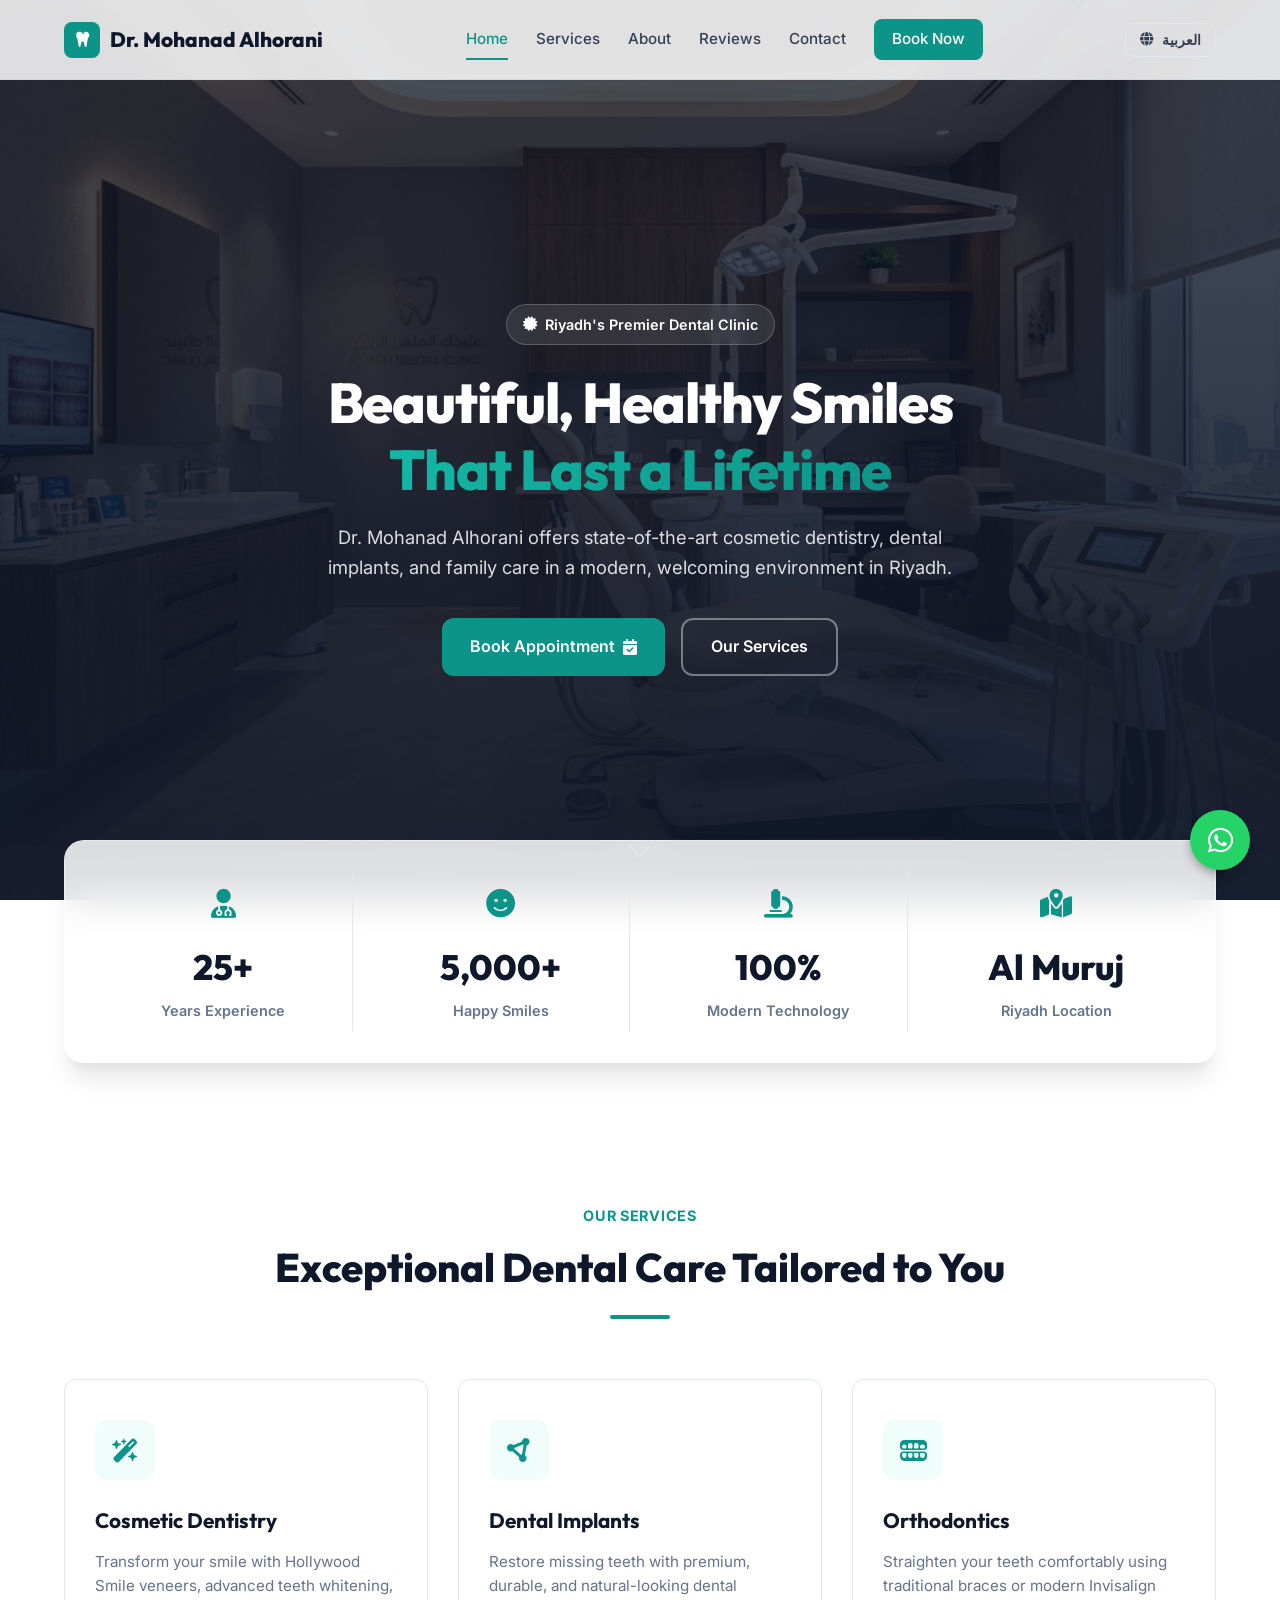
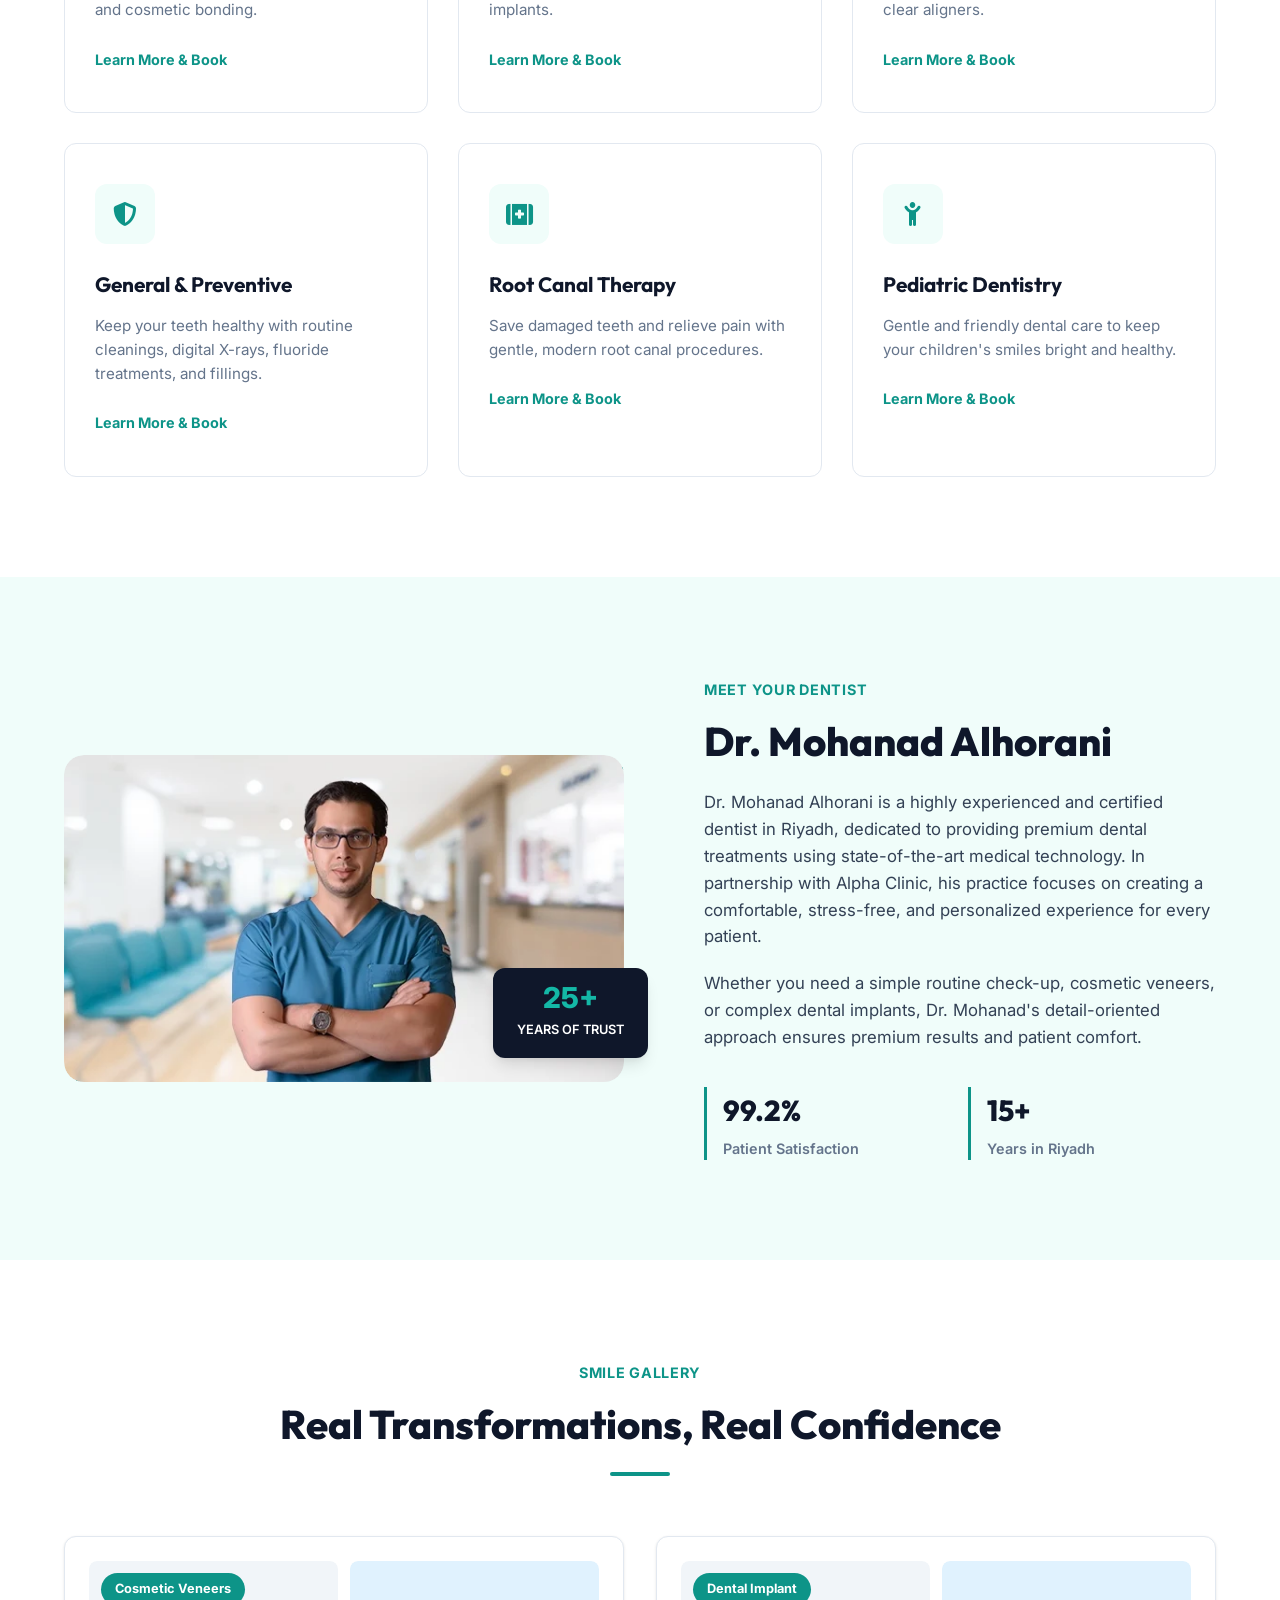
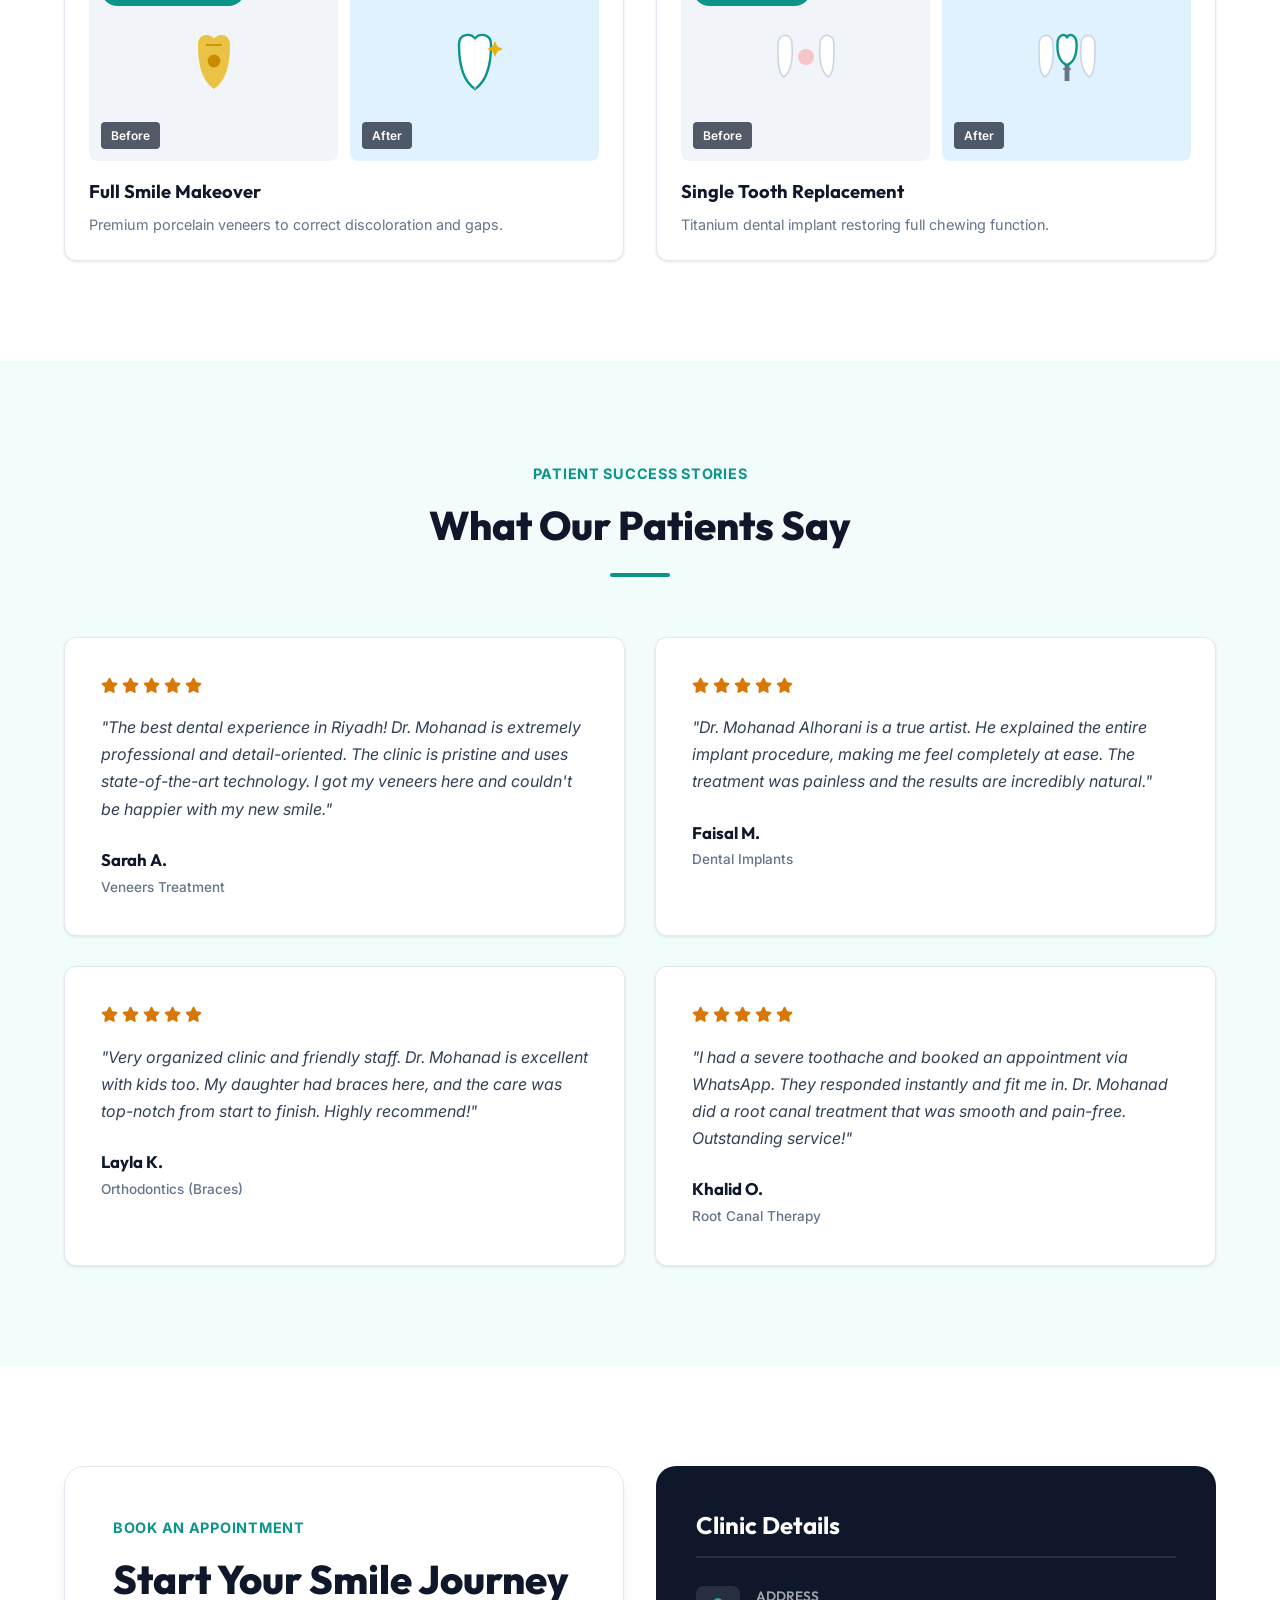
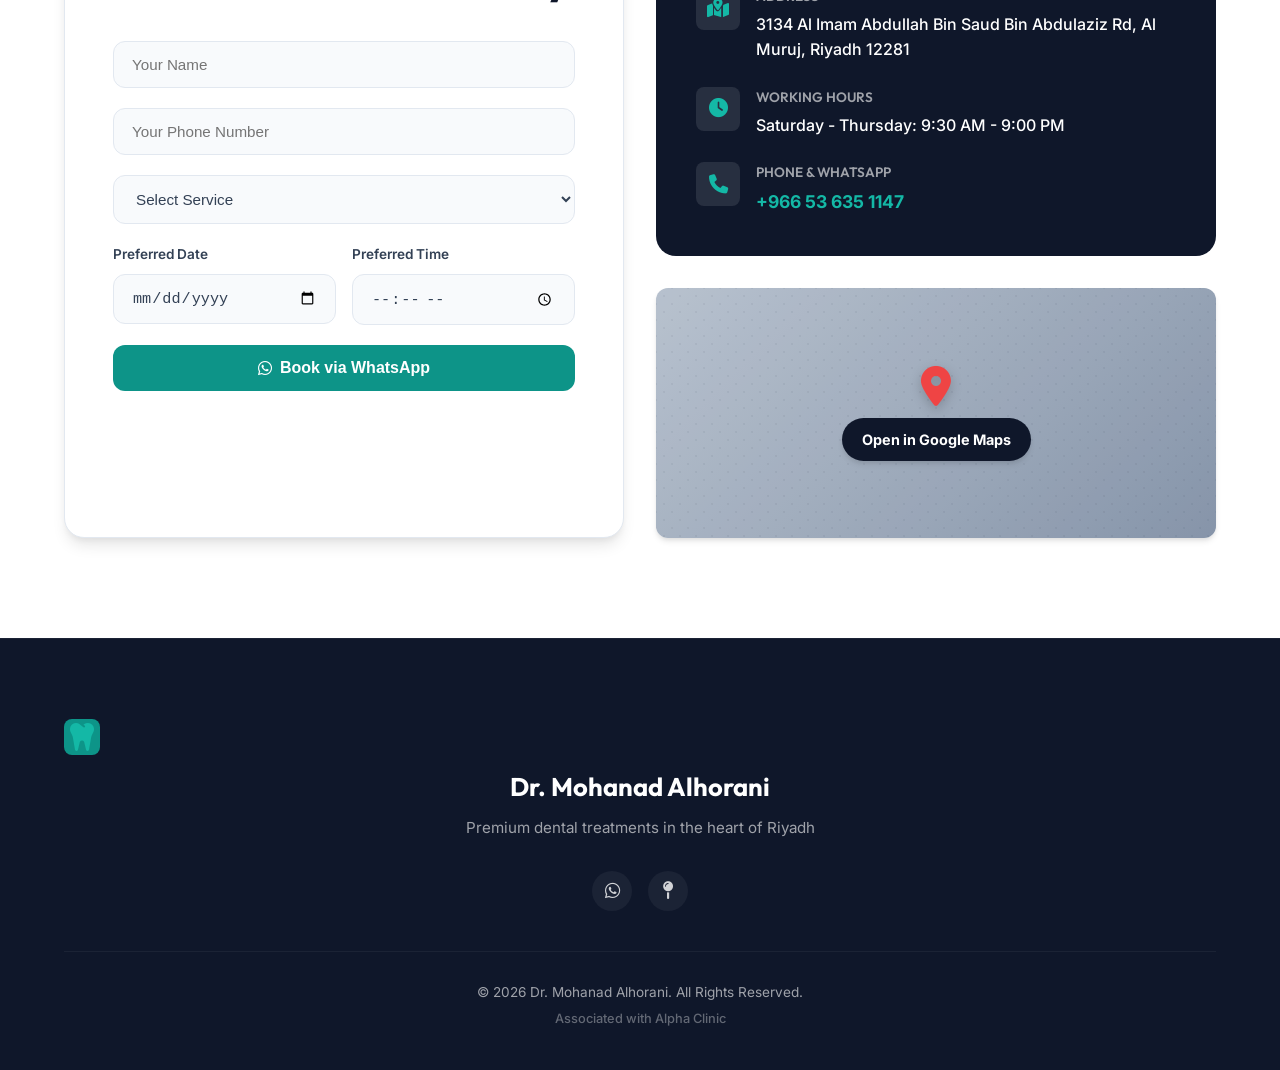
==== commit ca3e216b: "feat: implement premium bilingual dentist website for Dr. Mohanad Alhorani" ====
--- a/index.html
+++ b/index.html
@@ -1,21 +1,22 @@
 <!DOCTYPE html>
-<html lang="en">
+<html lang="en" dir="ltr">
 <head>
     <meta charset="UTF-8">
     <meta name="viewport" content="width=device-width, initial-scale=1.0">
-    <title>Andarena Cafe | Cozy Coffeehouse & Creative Workspace in Riyadh</title>
-    <meta name="description" content="Experience Andarena Cafe in Riyadh - a cozy, rustic cabin-like cafe with Chesterfield sofas, artisan coffee, gourmet sandwiches, and a perfect work-friendly atmosphere.">
+    <title id="meta-title">Dr. Mohanad Alhorani Dental Clinic | Premium Dentistry Riyadh</title>
+    <meta id="meta-desc" name="description" content="Experience premium dental care in Riyadh with Dr. Mohanad Alhorani. Modern cosmetic dentistry, veneers, Invisalign, pain-free implants, and family dental care. Book now.">
     
     <!-- Open Graph / Facebook -->
     <meta property="og:type" content="website">
-    <meta property="og:title" content="Andarena Cafe | Cozy Coffeehouse & Workspace in Riyadh">
-    <meta property="og:description" content="A quiet, snug rustic oasis in Riyadh. Enjoy specialty coffees, gourmet sandwiches, and laptop-friendly workspace tables.">
-    <meta property="og:image" content="assets/hero_cafe.jpg">
+    <meta id="og-title" property="og:title" content="Dr. Mohanad Alhorani Dental Clinic | Premium Dentistry Riyadh">
+    <meta id="og-desc" property="og:description" content="Premium veneers, implants, and orthodontics by Dr. Mohanad Alhorani in Riyadh. Direct WhatsApp appointment booking and state-of-the-art clinic.">
+    <meta property="og:image" content="assets/hero_dentist.jpg">
     
     <!-- Google Fonts -->
     <link rel="preconnect" href="https://fonts.googleapis.com">
     <link rel="preconnect" href="https://fonts.gstatic.com" crossorigin>
-    <link href="https://fonts.googleapis.com/css2?family=Inter:wght@300;400;500;600;700&family=Outfit:wght@300;400;500;600;700;800&display=swap" rel="stylesheet">
+    <!-- Cairo font for Arabic, Outfit and Inter for English and numbers -->
+    <link href="https://fonts.googleapis.com/css2?family=Cairo:wght@300;400;500;600;700;800&family=Inter:wght@300;400;500;600;700&family=Outfit:wght@300;400;500;600;700;800&display=swap" rel="stylesheet">
     
     <!-- FontAwesome Icons -->
     <link rel="stylesheet" href="https://cdnjs.cloudflare.com/ajax/libs/font-awesome/6.4.0/css/all.min.css">
@@ -29,24 +30,31 @@
     <header class="navbar" id="navbar">
         <div class="nav-container">
             <a href="#home" class="logo">
-                <span class="logo-icon"><i class="fa-solid fa-mug-hot"></i></span>
-                Andarena
+                <span class="logo-icon"><i class="fa-solid fa-tooth"></i></span>
+                <span data-translate="logo_text">Dr. Mohanad Alhorani</span>
             </a>
             
             <nav class="nav-menu" id="nav-menu">
-                <a href="#home" class="nav-link active">Home</a>
-                <a href="#story" class="nav-link">Our Story</a>
-                <a href="#menu" class="nav-link">Menu</a>
-                <a href="#workspace" class="nav-link">Work & Study</a>
-                <a href="#locations" class="nav-link">Locations</a>
-                <a href="#contact" class="nav-link btn-contact">Join Us</a>
+                <a href="#home" class="nav-link active" data-translate="nav_home">Home</a>
+                <a href="#services" class="nav-link" data-translate="nav_services">Services</a>
+                <a href="#about" class="nav-link" data-translate="nav_about">About</a>
+                <a href="#testimonials" class="nav-link" data-translate="nav_testimonials">Reviews</a>
+                <a href="#contact" class="nav-link" data-translate="nav_contact">Contact</a>
+                <a href="#contact" class="nav-link btn-book" data-translate="nav_book_btn">Book Now</a>
             </nav>
-            
-            <button class="mobile-toggle" id="mobile-toggle" aria-label="Toggle navigation menu">
-                <span class="bar"></span>
-                <span class="bar"></span>
-                <span class="bar"></span>
-            </button>
+
+            <div class="nav-actions">
+                <button class="lang-switch-btn" id="lang-switch-btn" aria-label="Switch Language">
+                    <i class="fa-solid fa-globe"></i>
+                    <span id="lang-btn-text">العربية</span>
+                </button>
+                
+                <button class="mobile-toggle" id="mobile-toggle" aria-label="Toggle navigation menu">
+                    <span class="bar"></span>
+                    <span class="bar"></span>
+                    <span class="bar"></span>
+                </button>
+            </div>
         </div>
     </header>
 
@@ -54,470 +62,398 @@
     <main>
         
         <!-- Hero Section -->
-        <section id="home" class="hero" style="background-image: linear-gradient(to bottom, rgba(12, 10, 9, 0.6), rgba(12, 10, 9, 0.9)), url('assets/hero_cafe.jpg');">
+        <section id="home" class="hero" style="background-image: linear-gradient(to bottom, rgba(15, 23, 42, 0.75), rgba(15, 23, 42, 0.95)), url('assets/hero_dentist.jpg');">
             <div class="hero-content text-center">
-                <span class="hero-badge reveal"><i class="fa-solid fa-star"></i> Riyadh's Cozy Cabin Retreat</span>
-                <h1 class="reveal">Where Coziness <br><span class="text-gradient">Meets Specialty Coffee</span></h1>
-                <p class="reveal-delay-1">Step away from the city buzz. Relax in a vintage Chesterfield sofa, enjoy crafted artisan coffee, and find your focus in our snug, rustic-cabin sanctuary.</p>
+                <span class="hero-badge reveal"><i class="fa-solid fa-certificate"></i> <span data-translate="hero_badge">Riyadh's Premier Dental Clinic</span></span>
+                <h1 class="reveal"><span data-translate="hero_title_1">Beautiful, Healthy Smiles</span> <br><span class="text-gradient" data-translate="hero_title_2">That Last a Lifetime</span></h1>
+                <p class="reveal-delay-1" data-translate="hero_desc">Dr. Mohanad Alhorani offers state-of-the-art cosmetic dentistry, dental implants, and family care in a modern, welcoming environment in Riyadh.</p>
                 <div class="hero-actions reveal-delay-2">
-                    <a href="#menu" class="btn btn-primary">Explore Menu <i class="fa-solid fa-arrow-right"></i></a>
-                    <a href="#workspace" class="btn btn-secondary">Workspace Details</a>
+                    <a href="#contact" class="btn btn-primary"><span data-translate="hero_cta_book">Book Appointment</span> <i class="fa-solid fa-calendar-check"></i></a>
+                    <a href="#services" class="btn btn-secondary" data-translate="hero_cta_services">Our Services</a>
                 </div>
             </div>
             <div class="hero-scroll-indicator">
-                <a href="#story"><i class="fa-solid fa-chevron-down animate-bounce"></i></a>
-            </div>
-        </section>
-
-        <!-- Our Story Section -->
-        <section id="story" class="section story-section">
+                <a href="#stats-section"><i class="fa-solid fa-chevron-down animate-bounce"></i></a>
+            </div>
+        </section>
+
+        <!-- Stats Section -->
+        <section id="stats-section" class="stats-section">
+            <div class="container">
+                <div class="stats-grid">
+                    <div class="stat-card">
+                        <div class="stat-icon"><i class="fa-solid fa-user-doctor"></i></div>
+                        <h3 class="stat-number">25+</h3>
+                        <p class="stat-label" data-translate="stat_exp">Years Experience</p>
+                    </div>
+                    <div class="stat-card">
+                        <div class="stat-icon"><i class="fa-solid fa-face-smile"></i></div>
+                        <h3 class="stat-number">5,000+</h3>
+                        <p class="stat-label" data-translate="stat_smiles">Happy Smiles</p>
+                    </div>
+                    <div class="stat-card">
+                        <div class="stat-icon"><i class="fa-solid fa-microscope"></i></div>
+                        <h3 class="stat-number">100%</h3>
+                        <p class="stat-label" data-translate="stat_tech">Modern Technology</p>
+                    </div>
+                    <div class="stat-card">
+                        <div class="stat-icon"><i class="fa-solid fa-map-location-dot"></i></div>
+                        <h3 class="stat-number" data-translate="stat_loc_val">Al Muruj</h3>
+                        <p class="stat-label" data-translate="stat_loc">Riyadh Location</p>
+                    </div>
+                </div>
+            </div>
+        </section>
+
+        <!-- Services Section -->
+        <section id="services" class="section services-section">
+            <div class="container">
+                <div class="section-header text-center">
+                    <span class="section-subtitle" data-translate="services_subtitle">Our Services</span>
+                    <h2 class="section-title" data-translate="services_title">Exceptional Dental Care Tailored to You</h2>
+                    <div class="header-line"></div>
+                </div>
+                
+                <div class="services-grid">
+                    <!-- Cosmetic -->
+                    <div class="service-card reveal-card">
+                        <div class="service-icon"><i class="fa-solid fa-wand-magic-sparkles"></i></div>
+                        <h3 data-translate="service_1_title">Cosmetic Dentistry</h3>
+                        <p data-translate="service_1_desc">Transform your smile with Hollywood Smile veneers, advanced teeth whitening, and cosmetic bonding.</p>
+                        <a href="#contact" class="service-link" data-translate="service_book_link">Learn More & Book <i class="fa-solid fa-arrow-right"></i></a>
+                    </div>
+                    
+                    <!-- Implants -->
+                    <div class="service-card reveal-card">
+                        <div class="service-icon"><i class="fa-solid fa-circle-nodes"></i></div>
+                        <h3 data-translate="service_2_title">Dental Implants</h3>
+                        <p data-translate="service_2_desc">Restore missing teeth with premium, durable, and natural-looking dental implants.</p>
+                        <a href="#contact" class="service-link" data-translate="service_book_link">Learn More & Book <i class="fa-solid fa-arrow-right"></i></a>
+                    </div>
+                    
+                    <!-- Orthodontics -->
+                    <div class="service-card reveal-card">
+                        <div class="service-icon"><i class="fa-solid fa-teeth-open"></i></div>
+                        <h3 data-translate="service_3_title">Orthodontics</h3>
+                        <p data-translate="service_3_desc">Straighten your teeth comfortably using traditional braces or modern Invisalign clear aligners.</p>
+                        <a href="#contact" class="service-link" data-translate="service_book_link">Learn More & Book <i class="fa-solid fa-arrow-right"></i></a>
+                    </div>
+                    
+                    <!-- Preventive -->
+                    <div class="service-card reveal-card">
+                        <div class="service-icon"><i class="fa-solid fa-shield-halved"></i></div>
+                        <h3 data-translate="service_4_title">General & Preventive</h3>
+                        <p data-translate="service_4_desc">Keep your teeth healthy with routine cleanings, digital X-rays, fluoride treatments, and fillings.</p>
+                        <a href="#contact" class="service-link" data-translate="service_book_link">Learn More & Book <i class="fa-solid fa-arrow-right"></i></a>
+                    </div>
+                    
+                    <!-- Root Canal -->
+                    <div class="service-card reveal-card">
+                        <div class="service-icon"><i class="fa-solid fa-kit-medical"></i></div>
+                        <h3 data-translate="service_5_title">Root Canal Therapy</h3>
+                        <p data-translate="service_5_desc">Save damaged teeth and relieve pain with gentle, modern root canal procedures.</p>
+                        <a href="#contact" class="service-link" data-translate="service_book_link">Learn More & Book <i class="fa-solid fa-arrow-right"></i></a>
+                    </div>
+                    
+                    <!-- Pediatric -->
+                    <div class="service-card reveal-card">
+                        <div class="service-icon"><i class="fa-solid fa-child-reaching"></i></div>
+                        <h3 data-translate="service_6_title">Pediatric Dentistry</h3>
+                        <p data-translate="service_6_desc">Gentle and friendly dental care to keep your children's smiles bright and healthy.</p>
+                        <a href="#contact" class="service-link" data-translate="service_book_link">Learn More & Book <i class="fa-solid fa-arrow-right"></i></a>
+                    </div>
+                </div>
+            </div>
+        </section>
+
+        <!-- About Dr. Mohanad Section -->
+        <section id="about" class="section about-section bg-light">
             <div class="container">
                 <div class="grid grid-2 align-items-center">
-                    <div class="story-image-wrapper reveal-left">
+                    <div class="about-image-wrapper reveal-left">
                         <div class="image-border-effect">
-                            <img src="assets/hero_cafe.jpg" alt="Andarena Cafe Cozy Chesterfield Sofas" class="rounded-lg shadow-xl img-cover">
+                            <!-- Dr. Mohanad portrait -->
+                            <img src="assets/dr_mohanad.jpg" alt="Dr. Mohanad Alhorani Dentist Riyadh" id="dr-portrait" class="rounded-lg shadow-xl img-cover">
                         </div>
                         <div class="floating-badge text-center">
-                            <span class="number">100%</span>
-                            <span class="text">Artisan Arabica</span>
-                        </div>
-                    </div>
-                    
-                    <div class="story-text-content reveal-right">
-                        <span class="section-subtitle">Our Philosophy</span>
-                        <h2 class="section-title">The Cabin in the City</h2>
-                        <p class="section-desc">Andarena was born from a desire to bring the comforting warmth of a rustic cabin to the energetic heart of Riyadh. We believe a coffeehouse should be more than just a quick stop; it should be a home away from home.</p>
+                            <span class="number">25+</span>
+                            <span class="text" data-translate="about_badge_text">Years of Trust</span>
+                        </div>
+                    </div>
+                    
+                    <div class="about-text-content reveal-right">
+                        <span class="section-subtitle" data-translate="about_subtitle">Meet Your Dentist</span>
+                        <h2 class="section-title" data-translate="about_title">Dr. Mohanad Alhorani</h2>
+                        <p class="section-desc" data-translate="about_desc_1">Dr. Mohanad Alhorani is a highly experienced and certified dentist in Riyadh, dedicated to providing premium dental treatments using state-of-the-art medical technology. In partnership with Alpha Clinic, his practice focuses on creating a comfortable, stress-free, and personalized experience for every patient.</p>
+                        <p class="section-desc" data-translate="about_desc_2">Whether you need a simple routine check-up, cosmetic veneers, or complex dental implants, Dr. Mohanad's detail-oriented approach ensures premium results and patient comfort.</p>
                         
-                        <p class="section-desc">With exposed brick walls, rich dark wood details, glowing filament lights, and vintage Chesterfield leather sofas, every corner of Andarena is designed to wrap you in comfort. Whether you are catching up with friends, diving into a good book, or sealing a business proposal, you'll find the perfect, quiet atmosphere here.</p>
+                        <div class="about-stats grid grid-2 gap-4">
+                            <div class="about-stat-item">
+                                <h4>99.2%</h4>
+                                <p data-translate="about_stat_1">Patient Satisfaction</p>
+                            </div>
+                            <div class="about-stat-item">
+                                <h4>15+</h4>
+                                <p data-translate="about_stat_2">Years in Riyadh</p>
+                            </div>
+                        </div>
+                    </div>
+                </div>
+            </div>
+        </section>
+
+        <!-- Before & After Gallery -->
+        <section class="section gallery-section">
+            <div class="container">
+                <div class="section-header text-center">
+                    <span class="section-subtitle" data-translate="gallery_subtitle">Smile Gallery</span>
+                    <h2 class="section-title" data-translate="gallery_title">Real Transformations, Real Confidence</h2>
+                    <div class="header-line"></div>
+                </div>
+                
+                <div class="gallery-grid">
+                    <div class="gallery-card reveal-card">
+                        <div class="gallery-badge" data-translate="gallery_badge_cosmetic">Cosmetic Veneers</div>
+                        <div class="gallery-images">
+                            <div class="gallery-img-box">
+                                <span class="gallery-label" data-translate="before">Before</span>
+                                <div class="gallery-teaser before-teeth"></div>
+                            </div>
+                            <div class="gallery-img-box">
+                                <span class="gallery-label" data-translate="after">After</span>
+                                <div class="gallery-teaser after-teeth-1"></div>
+                            </div>
+                        </div>
+                        <div class="gallery-desc">
+                            <h4 data-translate="gallery_case_1_title">Full Smile Makeover</h4>
+                            <p data-translate="gallery_case_1_desc">Premium porcelain veneers to correct discoloration and gaps.</p>
+                        </div>
+                    </div>
+                    
+                    <div class="gallery-card reveal-card">
+                        <div class="gallery-badge" data-translate="gallery_badge_implant">Dental Implant</div>
+                        <div class="gallery-images">
+                            <div class="gallery-img-box">
+                                <span class="gallery-label" data-translate="before">Before</span>
+                                <div class="gallery-teaser before-teeth-missing"></div>
+                            </div>
+                            <div class="gallery-img-box">
+                                <span class="gallery-label" data-translate="after">After</span>
+                                <div class="gallery-teaser after-teeth-2"></div>
+                            </div>
+                        </div>
+                        <div class="gallery-desc">
+                            <h4 data-translate="gallery_case_2_title">Single Tooth Replacement</h4>
+                            <p data-translate="gallery_case_2_desc">Titanium dental implant restoring full chewing function.</p>
+                        </div>
+                    </div>
+                </div>
+            </div>
+        </section>
+
+        <!-- Testimonials Section -->
+        <section id="testimonials" class="section testimonials-section bg-light">
+            <div class="container">
+                <div class="section-header text-center">
+                    <span class="section-subtitle" data-translate="reviews_subtitle">Patient Success Stories</span>
+                    <h2 class="section-title" data-translate="reviews_title">What Our Patients Say</h2>
+                    <div class="header-line"></div>
+                </div>
+                
+                <div class="testimonials-grid">
+                    <!-- Testimonial 1 -->
+                    <div class="testimonial-card reveal-card">
+                        <div class="stars">
+                            <i class="fa-solid fa-star"></i>
+                            <i class="fa-solid fa-star"></i>
+                            <i class="fa-solid fa-star"></i>
+                            <i class="fa-solid fa-star"></i>
+                            <i class="fa-solid fa-star"></i>
+                        </div>
+                        <p class="testimonial-text" data-translate="review_1_text">"The best dental experience in Riyadh! Dr. Mohanad is extremely professional and detail-oriented. The clinic is pristine and uses state-of-the-art technology. I got my veneers here and couldn't be happier with my new smile."</p>
+                        <div class="testimonial-author">
+                            <div class="author-details">
+                                <h4 data-translate="review_1_name">Sarah A.</h4>
+                                <span data-translate="review_1_treatment">Veneers Treatment</span>
+                            </div>
+                        </div>
+                    </div>
+                    
+                    <!-- Testimonial 2 -->
+                    <div class="testimonial-card reveal-card">
+                        <div class="stars">
+                            <i class="fa-solid fa-star"></i>
+                            <i class="fa-solid fa-star"></i>
+                            <i class="fa-solid fa-star"></i>
+                            <i class="fa-solid fa-star"></i>
+                            <i class="fa-solid fa-star"></i>
+                        </div>
+                        <p class="testimonial-text" data-translate="review_2_text">"Dr. Mohanad Alhorani is a true artist. He explained the entire implant procedure, making me feel completely at ease. The treatment was painless and the results are incredibly natural."</p>
+                        <div class="testimonial-author">
+                            <div class="author-details">
+                                <h4 data-translate="review_2_name">Faisal M.</h4>
+                                <span data-translate="review_2_treatment">Dental Implants</span>
+                            </div>
+                        </div>
+                    </div>
+                    
+                    <!-- Testimonial 3 -->
+                    <div class="testimonial-card reveal-card">
+                        <div class="stars">
+                            <i class="fa-solid fa-star"></i>
+                            <i class="fa-solid fa-star"></i>
+                            <i class="fa-solid fa-star"></i>
+                            <i class="fa-solid fa-star"></i>
+                            <i class="fa-solid fa-star"></i>
+                        </div>
+                        <p class="testimonial-text" data-translate="review_3_text">"Very organized clinic and friendly staff. Dr. Mohanad is excellent with kids too. My daughter had braces here, and the care was top-notch from start to finish. Highly recommend!"</p>
+                        <div class="testimonial-author">
+                            <div class="author-details">
+                                <h4 data-translate="review_3_name">Layla K.</h4>
+                                <span data-translate="review_3_treatment">Orthodontics (Braces)</span>
+                            </div>
+                        </div>
+                    </div>
+
+                    <!-- Testimonial 4 -->
+                    <div class="testimonial-card reveal-card">
+                        <div class="stars">
+                            <i class="fa-solid fa-star"></i>
+                            <i class="fa-solid fa-star"></i>
+                            <i class="fa-solid fa-star"></i>
+                            <i class="fa-solid fa-star"></i>
+                            <i class="fa-solid fa-star"></i>
+                        </div>
+                        <p class="testimonial-text" data-translate="review_4_text">"I had a severe toothache and booked an appointment via WhatsApp. They responded instantly and fit me in. Dr. Mohanad did a root canal treatment that was smooth and pain-free. Outstanding service!"</p>
+                        <div class="testimonial-author">
+                            <div class="author-details">
+                                <h4 data-translate="review_4_name">Khalid O.</h4>
+                                <span data-translate="review_4_treatment">Root Canal Therapy</span>
+                            </div>
+                        </div>
+                    </div>
+                </div>
+            </div>
+        </section>
+
+        <!-- Booking & Contact Section -->
+        <section id="contact" class="section contact-section">
+            <div class="container">
+                <div class="grid grid-2 gap-8">
+                    <!-- Booking Form -->
+                    <div class="booking-form-wrapper reveal-left">
+                        <span class="section-subtitle" data-translate="booking_subtitle">Book An Appointment</span>
+                        <h2 class="section-title" data-translate="booking_title">Start Your Smile Journey</h2>
                         
-                        <div class="story-highlights grid grid-2 gap-4">
-                            <div class="highlight-item">
-                                <span class="highlight-icon"><i class="fa-solid fa-couch"></i></span>
-                                <h4>Cozy Premium Comfort</h4>
-                                <p>Plush sofas and snug wooden booth seating.</p>
-                            </div>
-                            <div class="highlight-item">
-                                <span class="highlight-icon"><i class="fa-solid fa-leaf"></i></span>
-                                <h4>Artisan Beans</h4>
-                                <p>Sustainably sourced, perfectly roasted specialty coffee.</p>
-                            </div>
-                        </div>
-                    </div>
-                </div>
-            </div>
-        </section>
-
-        <!-- Interactive Menu Section -->
-        <section id="menu" class="section menu-section bg-alt">
-            <div class="container">
-                <div class="section-header text-center">
-                    <span class="section-subtitle">Crafted with Passion</span>
-                    <h2 class="section-title">Explore Our Artisan Menu</h2>
-                    <p class="section-desc max-w-xl mx-auto">From bold double espressos to our signature lattes, paired with artisan-baked sandwiches and pastries, we have something to delight every palate.</p>
-                </div>
-                
-                <!-- Category Filter Tabs -->
-                <div class="menu-tabs reveal">
-                    <button class="tab-btn active" data-category="all">All Items</button>
-                    <button class="tab-btn" data-category="hot-coffee">Hot Coffee</button>
-                    <button class="tab-btn" data-category="cold-coffee">Cold Drinks</button>
-                    <button class="tab-btn" data-category="sandwiches">Sandwiches</button>
-                    <button class="tab-btn" data-category="pastries">Pastries & Sweets</button>
-                </div>
-                
-                <!-- Menu Grid -->
-                <div class="menu-grid grid grid-3 gap-6 reveal-up">
-                    
-                    <!-- Item 1: Flat White -->
-                    <div class="menu-card" data-category="hot-coffee">
-                        <div class="menu-image-container">
-                            <img src="assets/flat_white.jpg" alt="Flat White Coffee with Latte Art" class="menu-img">
-                            <span class="menu-price">18 SAR</span>
-                        </div>
-                        <div class="menu-info">
-                            <div class="menu-meta">
-                                <h3>Flat White</h3>
-                                <span class="badge">Signature</span>
-                            </div>
-                            <p class="menu-description">Perfect balance of rich espresso and velvety microfoam, featuring complex nutty notes.</p>
-                            <div class="menu-footer">
-                                <span class="calories"><i class="fa-solid fa-fire-flame-simple"></i> 120 kcal</span>
-                                <span class="rating"><i class="fa-solid fa-star"></i> 4.9</span>
-                            </div>
-                        </div>
-                    </div>
-                    
-                    <!-- Item 2: Smoked Turkey & Halloumi -->
-                    <div class="menu-card" data-category="sandwiches">
-                        <div class="menu-image-container">
-                            <img src="assets/turkey_sandwich.jpg" alt="Smoked Turkey and Halloumi Sandwich" class="menu-img">
-                            <span class="menu-price">28 SAR</span>
-                        </div>
-                        <div class="menu-info">
-                            <div class="menu-meta">
-                                <h3>Smoked Turkey & Halloumi</h3>
-                                <span class="badge">Hot seller</span>
-                            </div>
-                            <p class="menu-description">Smoked premium turkey breast, grilled halloumi cheese, fresh pesto, baby arugula on sourdough toast.</p>
-                            <div class="menu-footer">
-                                <span class="calories"><i class="fa-solid fa-fire-flame-simple"></i> 450 kcal</span>
-                                <span class="rating"><i class="fa-solid fa-star"></i> 4.8</span>
-                            </div>
-                        </div>
-                    </div>
-                    
-                    <!-- Item 3: Spanish Latte -->
-                    <div class="menu-card" data-category="hot-coffee">
-                        <div class="menu-image-container">
-                            <img src="assets/flat_white.jpg" alt="Spanish Latte" class="menu-img">
-                            <span class="menu-price">22 SAR</span>
-                        </div>
-                        <div class="menu-info">
-                            <div class="menu-meta">
-                                <h3>Spanish Latte</h3>
-                            </div>
-                            <p class="menu-description">Double shot of espresso combined with creamy textured milk and a touch of condensed sweetness.</p>
-                            <div class="menu-footer">
-                                <span class="calories"><i class="fa-solid fa-fire-flame-simple"></i> 240 kcal</span>
-                                <span class="rating"><i class="fa-solid fa-star"></i> 4.7</span>
-                            </div>
-                        </div>
-                    </div>
-                    
-                    <!-- Item 4: Iced Spanish Latte -->
-                    <div class="menu-card" data-category="cold-coffee">
-                        <div class="menu-image-container">
-                            <img src="assets/workspace.jpg" alt="Iced Spanish Latte" class="menu-img">
-                            <span class="menu-price">24 SAR</span>
-                        </div>
-                        <div class="menu-info">
-                            <div class="menu-meta">
-                                <h3>Iced Spanish Latte</h3>
-                                <span class="badge">Popular</span>
-                            </div>
-                            <p class="menu-description">Chilled, refreshing espresso with layered cold milk and sweetened condensed milk over crystal ice.</p>
-                            <div class="menu-footer">
-                                <span class="calories"><i class="fa-solid fa-fire-flame-simple"></i> 260 kcal</span>
-                                <span class="rating"><i class="fa-solid fa-star"></i> 4.9</span>
-                            </div>
-                        </div>
-                    </div>
-
-                    <!-- Item 5: Spicy Tuna Sandwich -->
-                    <div class="menu-card" data-category="sandwiches">
-                        <div class="menu-image-container">
-                            <img src="assets/turkey_sandwich.jpg" alt="Spicy Tuna Sandwich" class="menu-img">
-                            <span class="menu-price">26 SAR</span>
-                        </div>
-                        <div class="menu-info">
-                            <div class="menu-meta">
-                                <h3>Spicy Tuna Melt</h3>
-                            </div>
-                            <p class="menu-description">Premium light tuna mixed with spicy sriracha mayo, melted provolone, and pickled jalapeños.</p>
-                            <div class="menu-footer">
-                                <span class="calories"><i class="fa-solid fa-fire-flame-simple"></i> 410 kcal</span>
-                                <span class="rating"><i class="fa-solid fa-star"></i> 4.6</span>
-                            </div>
-                        </div>
-                    </div>
-
-                    <!-- Item 6: Warm Chocolate Chip Cookie -->
-                    <div class="menu-card" data-category="pastries">
-                        <div class="menu-image-container">
-                            <img src="assets/flat_white.jpg" alt="Warm Chocolate Chip Cookie" class="menu-img">
-                            <span class="menu-price">14 SAR</span>
-                        </div>
-                        <div class="menu-info">
-                            <div class="menu-meta">
-                                <h3>Warm Cookie</h3>
-                                <span class="badge">Freshly baked</span>
-                            </div>
-                            <p class="menu-description">Gooey Belgian milk chocolate chips folded in buttery, soft-baked dough, sprinkled with sea salt.</p>
-                            <div class="menu-footer">
-                                <span class="calories"><i class="fa-solid fa-fire-flame-simple"></i> 320 kcal</span>
-                                <span class="rating"><i class="fa-solid fa-star"></i> 5.0</span>
-                            </div>
-                        </div>
-                    </div>
-                    
-                </div>
-            </div>
-        </section>
-
-        <!-- Laptop-friendly Workspace Section -->
-        <section id="workspace" class="section workspace-section" style="background-image: linear-gradient(to right, rgba(12, 10, 9, 0.95), rgba(12, 10, 9, 0.7)), url('assets/workspace.jpg');">
-            <div class="container">
-                <div class="grid grid-2 gap-8 align-items-center">
-                    <div class="workspace-text reveal-left">
-                        <span class="section-subtitle text-amber">Designed for Creators</span>
-                        <h2 class="section-title text-white">Your Productive Sanctuary</h2>
-                        <p class="text-light">Tired of loud coffee shops with no charging outlets? Andarena is designed from the ground up to support remote workers, freelancers, and students.</p>
+                        <form id="booking-form" class="booking-form">
+                            <div class="form-group">
+                                <input type="text" id="patient-name" required placeholder="Your Name">
+                            </div>
+                            <div class="form-group">
+                                <input type="tel" id="patient-phone" required placeholder="Your Phone Number">
+                            </div>
+                            <div class="form-group">
+                                <select id="dental-service" required>
+                                    <option value="" disabled selected data-translate="select_service">Select Service</option>
+                                    <option value="Cosmetic Veneers" data-translate="service_opt_1">Cosmetic Veneers</option>
+                                    <option value="Teeth Whitening" data-translate="service_opt_2">Teeth Whitening</option>
+                                    <option value="Dental Implants" data-translate="service_opt_3">Dental Implants</option>
+                                    <option value="Orthodontics (Invisalign/Braces)" data-translate="service_opt_4">Orthodontics (Invisalign/Braces)</option>
+                                    <option value="General Check-up & Cleaning" data-translate="service_opt_5">General Check-up & Cleaning</option>
+                                    <option value="Root Canal Therapy" data-translate="service_opt_6">Root Canal Therapy</option>
+                                </select>
+                            </div>
+                            <div class="grid grid-2 gap-4">
+                                <div class="form-group">
+                                    <label for="booking-date" data-translate="booking_date_lbl">Preferred Date</label>
+                                    <input type="date" id="booking-date" required>
+                                </div>
+                                <div class="form-group">
+                                    <label for="booking-time" data-translate="booking_time_lbl">Preferred Time</label>
+                                    <input type="time" id="booking-time" required>
+                                </div>
+                            </div>
+                            <button type="submit" class="btn btn-primary btn-block">
+                                <i class="fa-brands fa-whatsapp"></i> <span data-translate="booking_submit">Book via WhatsApp</span>
+                            </button>
+                        </form>
+                    </div>
+                    
+                    <!-- Contact Details & Map -->
+                    <div class="contact-details-wrapper reveal-right">
+                        <div class="contact-info-card">
+                            <h3 data-translate="info_title">Clinic Details</h3>
+                            
+                            <div class="info-item">
+                                <div class="info-icon"><i class="fa-solid fa-map-location-dot"></i></div>
+                                <div class="info-text">
+                                    <h4 data-translate="info_address_lbl">Address</h4>
+                                    <p data-translate="info_address_txt">3134 Al Imam Abdullah Bin Saud Bin Abdulaziz Rd, Al Muruj, Riyadh 12281</p>
+                                </div>
+                            </div>
+                            
+                            <div class="info-item">
+                                <div class="info-icon"><i class="fa-solid fa-clock"></i></div>
+                                <div class="info-text">
+                                    <h4 data-translate="info_hours_lbl">Working Hours</h4>
+                                    <p data-translate="info_hours_txt">Saturday - Thursday: 9:30 AM - 9:00 PM</p>
+                                </div>
+                            </div>
+                            
+                            <div class="info-item">
+                                <div class="info-icon"><i class="fa-solid fa-phone"></i></div>
+                                <div class="info-text">
+                                    <h4 data-translate="info_phone_lbl">Phone & WhatsApp</h4>
+                                    <p class="phone-link"><a href="https://wa.me/966536351147" target="_blank" rel="noopener">+966 53 635 1147</a></p>
+                                </div>
+                            </div>
+                        </div>
                         
-                        <div class="workspace-features mt-6">
-                            <div class="feature-row">
-                                <span class="feature-icon"><i class="fa-solid fa-wifi"></i></span>
-                                <div>
-                                    <h5>Ultra-Fast Wi-Fi</h5>
-                                    <p>High-speed, stable, and completely free connection to power your tasks.</p>
-                                </div>
-                            </div>
-                            
-                            <div class="feature-row">
-                                <span class="feature-icon"><i class="fa-solid fa-plug"></i></span>
-                                <div>
-                                    <h5>Outlets Everywhere</h5>
-                                    <p>Accessible power outlets at every desk, booth, and seating arrangement.</p>
-                                </div>
-                            </div>
-
-                            <div class="feature-row">
-                                <span class="feature-icon"><i class="fa-solid fa-volume-mute"></i></span>
-                                <div>
-                                    <h5>Focus Zones</h5>
-                                    <p>Quiet, dedicated study corners and large workspace tables with comfortable lighting.</p>
-                                </div>
-                            </div>
-                        </div>
-
-                        <!-- Special student offer card -->
-                        <div class="student-discount-card mt-8 reveal-up">
-                            <div class="discount-icon"><i class="fa-solid fa-graduation-cap"></i></div>
-                            <div class="discount-info">
-                                <h4>Student Discount: 20% OFF</h4>
-                                <p>Present your student ID to our barista and enjoy a 20% discount on all coffee beverages and sandwiches, all day long.</p>
-                            </div>
-                        </div>
-                    </div>
-                    
-                    <!-- Decorative Right Column -->
-                    <div class="workspace-image-container hide-mobile reveal-right">
-                        <div class="experience-card">
-                            <span class="card-icon"><i class="fa-solid fa-mug-hot animate-pulse"></i></span>
-                            <div class="card-body">
-                                <h3>Fuel Your Inspiration</h3>
-                                <p>Experience working in an environment that values silence, quality coffee, and premium comfort.</p>
-                            </div>
-                        </div>
-                    </div>
-                </div>
-            </div>
-        </section>
-
-        <!-- Locations & Operating Hours -->
-        <section id="locations" class="section locations-section bg-alt">
-            <div class="container">
-                <div class="section-header text-center">
-                    <span class="section-subtitle">Find Us in Riyadh</span>
-                    <h2 class="section-title">Our Branches & Hours</h2>
-                    <p class="section-desc max-w-xl mx-auto">Visit us at any of our branches. We are open late to keep you inspired and energized.</p>
-                </div>
-                
-                <div class="grid grid-2 gap-8 reveal-up">
-                    
-                    <!-- Branch 1 details -->
-                    <div class="location-card">
-                        <div class="location-body">
-                            <span class="loc-badge"><i class="fa-solid fa-location-dot"></i> Ghirnatah Branch</span>
-                            <h3>Ghirnatah (Al-Shuhada)</h3>
-                            <p class="address"><i class="fa-solid fa-map-location-dot"></i> Abi Jafar Al Mansour St, Ghirnatah District, Riyadh</p>
-                            
-                            <div class="hours-list">
-                                <div class="hour-row">
-                                    <span class="days">Saturday – Wednesday</span>
-                                    <span class="time">06:00 AM – 12:00 AM</span>
-                                </div>
-                                <div class="hour-row highlight">
-                                    <span class="days">Thursday & Friday</span>
-                                    <span class="time">06:00 AM – 02:00 AM</span>
-                                </div>
-                            </div>
-                            
-                            <div class="card-actions">
-                                <a href="https://maps.google.com/?q=Andarena+Coffee+Abi+Jafar+Al+Mansour+St+Riyadh" target="_blank" class="btn btn-secondary btn-sm"><i class="fa-solid fa-directions"></i> Get Directions</a>
-                                <a href="tel:+966123456789" class="btn btn-text btn-sm"><i class="fa-solid fa-phone"></i> Call Branch</a>
-                            </div>
-                        </div>
-                    </div>
-
-                    <!-- Branch 2 details -->
-                    <div class="location-card">
-                        <div class="location-body">
-                            <span class="loc-badge"><i class="fa-solid fa-location-dot"></i> Al-Malqa Branch</span>
-                            <h3>Al-Malqa (North Riyadh)</h3>
-                            <p class="address"><i class="fa-solid fa-map-location-dot"></i> Anas Ibn Malik Rd, Al-Malqa District, Riyadh</p>
-                            
-                            <div class="hours-list">
-                                <div class="hour-row">
-                                    <span class="days">Saturday – Wednesday</span>
-                                    <span class="time">06:00 AM – 12:00 AM</span>
-                                </div>
-                                <div class="hour-row highlight">
-                                    <span class="days">Thursday & Friday</span>
-                                    <span class="time">06:00 AM – 02:00 AM</span>
-                                </div>
-                            </div>
-                            
-                            <div class="card-actions">
-                                <a href="https://maps.google.com/?q=Andarena+Coffee+Anas+Ibn+Malik+Rd+Riyadh" target="_blank" class="btn btn-secondary btn-sm"><i class="fa-solid fa-directions"></i> Get Directions</a>
-                                <a href="tel:+966123456790" class="btn btn-text btn-sm"><i class="fa-solid fa-phone"></i> Call Branch</a>
-                            </div>
-                        </div>
-                    </div>
-                    
-                </div>
-            </div>
-        </section>
-
-        <!-- Contact & Feedback Form -->
-        <section id="contact" class="section contact-section">
-            <div class="container">
-                <div class="grid grid-2 gap-8 align-items-center">
-                    
-                    <div class="contact-info reveal-left">
-                        <span class="section-subtitle">Get in Touch</span>
-                        <h2 class="section-title">We'd Love to Hear From You</h2>
-                        <p class="section-desc">Have a question about our space, want to cater an event, or want to share feedback about your visit? Drop us a message and our team will get back to you.</p>
-                        
-                        <div class="contact-methods mt-6">
-                            <div class="method-item">
-                                <span class="method-icon"><i class="fa-solid fa-envelope"></i></span>
-                                <div>
-                                    <h5>Email Us</h5>
-                                    <p><a href="mailto:hello@andarenacoffee.com">hello@andarenacoffee.com</a></p>
-                                </div>
-                            </div>
-                            
-                            <div class="method-item">
-                                <span class="method-icon"><i class="fa-brands fa-instagram"></i></span>
-                                <div>
-                                    <h5>Follow Instagram</h5>
-                                    <p><a href="https://instagram.com/andarena_coffee" target="_blank">@andarena_coffee</a></p>
-                                </div>
-                            </div>
-
-                            <div class="method-item">
-                                <span class="method-icon"><i class="fa-solid fa-phone-volume"></i></span>
-                                <div>
-                                    <h5>General Enquiries</h5>
-                                    <p><a href="tel:+966551234567">+966 55 123 4567</a></p>
-                                </div>
-                            </div>
-                        </div>
-                    </div>
-                    
-                    <!-- Contact Form Card -->
-                    <div class="contact-form-card reveal-right">
-                        <form id="contact-form" class="feedback-form">
-                            <h3>Send Message</h3>
-                            
-                            <div class="form-group">
-                                <input type="text" id="form-name" class="form-control" required placeholder=" ">
-                                <label for="form-name" class="floating-label">Full Name</label>
-                            </div>
-                            
-                            <div class="form-group">
-                                <input type="email" id="form-email" class="form-control" required placeholder=" ">
-                                <label for="form-email" class="floating-label">Email Address</label>
-                            </div>
-
-                            <div class="form-group">
-                                <select id="form-subject" class="form-control" required>
-                                    <option value="" disabled selected hidden></option>
-                                    <option value="feedback">General Feedback</option>
-                                    <option value="catering">Catering Inquiry</option>
-                                    <option value="workspace">Workspace / Table Reservation</option>
-                                    <option value="careers">Careers</option>
-                                </select>
-                                <label for="form-subject" class="floating-label">Subject</label>
-                            </div>
-                            
-                            <div class="form-group">
-                                <textarea id="form-message" rows="4" class="form-control" required placeholder=" "></textarea>
-                                <label for="form-message" class="floating-label">Your Message</label>
-                            </div>
-                            
-                            <button type="submit" class="btn btn-primary btn-block">Send Message <i class="fa-solid fa-paper-plane"></i></button>
-                        </form>
-                    </div>
-                    
-                </div>
-            </div>
-        </section>
-
+                        <!-- Map Placeholder / Styled Visual Map Card -->
+                        <div class="map-container rounded-lg shadow-lg">
+                            <!-- Premium styled Map box, redirecting to real maps -->
+                            <a href="https://www.google.com/maps/search/?api=1&query=Dr.+Mohanad+Alhorani+Dental+Clinic+Al+Muruj+Riyadh" target="_blank" rel="noopener" class="map-link-overlay">
+                                <div class="map-placeholder-content">
+                                    <i class="fa-solid fa-location-dot map-marker-anim"></i>
+                                    <span data-translate="view_map_btn">Open in Google Maps</span>
+                                </div>
+                            </a>
+                        </div>
+                    </div>
+                </div>
+            </div>
+        </section>
+        
     </main>
 
     <!-- Footer -->
     <footer class="footer">
-        <div class="container">
-            <div class="footer-grid grid grid-3 gap-8">
-                
-                <!-- Footer Brand Column -->
-                <div class="footer-brand">
-                    <a href="#home" class="logo text-white">
-                        <span class="logo-icon"><i class="fa-solid fa-mug-hot"></i></span>
-                        Andarena
-                    </a>
-                    <p class="mt-4 text-sm text-muted">A premium snug rustic cabin coffeehouse in Riyadh. Crafting premium specialty coffees, artisanal eats, and highly productive environments for learners and creators.</p>
-                    <div class="social-links mt-4">
-                        <a href="https://instagram.com/andarena_coffee" target="_blank" aria-label="Instagram"><i class="fa-brands fa-instagram"></i></a>
-                        <a href="#" aria-label="Twitter"><i class="fa-brands fa-x-twitter"></i></a>
-                        <a href="#" aria-label="TikTok"><i class="fa-brands fa-tiktok"></i></a>
-                    </div>
-                </div>
-
-                <!-- Footer Quick Links -->
-                <div class="footer-links">
-                    <h4>Quick Navigation</h4>
-                    <ul class="mt-4">
-                        <li><a href="#home">Home</a></li>
-                        <li><a href="#story">Our Story</a></li>
-                        <li><a href="#menu">Artisan Menu</a></li>
-                        <li><a href="#workspace">Work & Study</a></li>
-                        <li><a href="#locations">Branches & Hours</a></li>
-                    </ul>
-                </div>
-
-                <!-- Footer Contact Details -->
-                <div class="footer-contact">
-                    <h4>Reach Us</h4>
-                    <ul class="mt-4 text-muted">
-                        <li><i class="fa-solid fa-location-dot"></i> Abi Jafar Al Mansour St, Riyadh</li>
-                        <li><i class="fa-solid fa-phone"></i> +966 55 123 4567</li>
-                        <li><i class="fa-solid fa-envelope"></i> hello@andarenacoffee.com</li>
-                    </ul>
-                    <div class="student-reminder mt-4">
-                        <span><i class="fa-solid fa-graduation-cap"></i> 20% student discount applies in-store!</span>
-                    </div>
-                </div>
-
+        <div class="container text-center">
+            <div class="footer-logo">
+                <i class="fa-solid fa-tooth logo-icon"></i>
+                <h3 data-translate="logo_text">Dr. Mohanad Alhorani</h3>
+                <p data-translate="footer_subtitle">Premium dental treatments in the heart of Riyadh</p>
             </div>
             
-            <div class="footer-bottom text-center">
-                <p>&copy; 2026 Andarena Cafe. All rights reserved. Built with love in Riyadh.</p>
+            <div class="footer-socials">
+                <a href="https://wa.me/966536351147" target="_blank" rel="noopener" aria-label="WhatsApp"><i class="fa-brands fa-whatsapp"></i></a>
+                <a href="https://maps.google.com/?q=Dr.+Mohanad+Alhorani+Dental+Clinic+Riyadh" target="_blank" rel="noopener" aria-label="Google Maps"><i class="fa-solid fa-map-pin"></i></a>
+            </div>
+            
+            <div class="footer-bottom">
+                <p>&copy; 2026 <span data-translate="logo_text">Dr. Mohanad Alhorani</span>. <span data-translate="footer_rights">All Rights Reserved.</span></p>
+                <p class="alpha-association" data-translate="alpha_association">Associated with Alpha Clinic</p>
             </div>
         </div>
     </footer>
 
-    <!-- Notification Toast -->
-    <div id="toast" class="toast">
-        <div class="toast-content">
-            <span class="toast-icon"><i class="fa-solid fa-circle-check"></i></span>
-            <div class="toast-message">
-                <h4 id="toast-title">Success</h4>
-                <p id="toast-body">Your message has been sent successfully!</p>
-            </div>
-            <button class="toast-close" id="toast-close">&times;</button>
-        </div>
-    </div>
-
-    <!-- Theme Toggle Switch (Cozy Floating bar) -->
-    <div class="theme-switch-wrapper">
-        <button id="theme-toggle" class="theme-toggle-btn" aria-label="Toggle theme mode">
-            <span class="theme-icon"><i class="fa-solid fa-moon"></i></span>
-        </button>
-    </div>
-
-    <!-- Custom JavaScript -->
+    <!-- Floating WhatsApp Widget -->
+    <a href="https://wa.me/966536351147" class="whatsapp-floating" target="_blank" rel="noopener" aria-label="Chat on WhatsApp">
+        <i class="fa-brands fa-whatsapp"></i>
+        <span class="whatsapp-tooltip" data-translate="wa_tooltip">Book Consultation</span>
+    </a>
+
+    <!-- Custom Javascript -->
     <script src="script.js"></script>
 </body>
 </html>
--- a/style.css
+++ b/style.css
@@ -1,89 +1,40 @@
-/* ==========================================================================
-   Design System & Variables
-   ========================================================================== */
+/* Core Design Tokens */
 :root {
-    /* Color Tokens - Default Warm Dark Mode */
-    --bg-primary-h: 24;
-    --bg-primary-s: 15%;
-    --bg-primary-l: 8%;
-    --bg-primary: hsl(var(--bg-primary-h), var(--bg-primary-s), var(--bg-primary-l)); /* #181412 */
-    
-    --bg-secondary: hsl(24, 12%, 14%); /* #231e1b */
-    --bg-alt: hsl(24, 10%, 10%); /* #1d1816 */
-    
-    --text-primary: hsl(0, 0%, 95%); /* #f2f2f2 */
-    --text-secondary: hsl(24, 10%, 75%); /* #c5bdbc */
-    --text-muted: hsl(24, 8%, 55%); /* #928b89 */
-    --text-light: hsl(24, 15%, 85%);
-    
-    --primary: hsl(32, 60%, 55%); /* Warm Copper/Amber - #d58343 */
-    --primary-hover: hsl(32, 70%, 62%); /* #e4975a */
-    --primary-glow: hsla(32, 60%, 55%, 0.35);
-    
-    --secondary: hsl(42, 35%, 72%); /* Desert Sand/Gold - #d9c396 */
-    --secondary-hover: hsl(42, 45%, 80%);
-    
-    --accent: hsl(15, 65%, 52%); /* Burnt Sienna */
-    --border-color: hsla(24, 10%, 30%, 0.3);
-    --border-focus: hsl(32, 60%, 55%);
-    
-    --glass-bg: rgba(24, 20, 18, 0.75);
-    --glass-border: rgba(255, 255, 255, 0.05);
-    
-    /* Layout Tokens */
-    --font-heading: 'Outfit', sans-serif;
-    --font-body: 'Inter', sans-serif;
-    --border-radius-sm: 6px;
-    --border-radius-md: 12px;
-    --border-radius-lg: 24px;
-    --transition-fast: 0.2s ease;
-    --transition-smooth: 0.4s cubic-bezier(0.16, 1, 0.3, 1);
-    
-    --shadow-sm: 0 2px 8px rgba(0, 0, 0, 0.2);
-    --shadow-md: 0 10px 30px rgba(0, 0, 0, 0.4);
-    --shadow-lg: 0 20px 50px rgba(0, 0, 0, 0.6);
-}
-
-/* Alternate Theme: Cozy Warm Light Mode */
-[data-theme="light"] {
-    --bg-primary-h: 30;
-    --bg-primary-s: 30%;
-    --bg-primary-l: 96%;
-    --bg-primary: hsl(var(--bg-primary-h), var(--bg-primary-s), var(--bg-primary-l)); /* #fbf8f5 */
-    
-    --bg-secondary: hsl(30, 25%, 91%); /* #ebdcd0 */
-    --bg-alt: hsl(30, 25%, 93%); /* #f0e6dd */
-    
-    --text-primary: hsl(24, 25%, 15%); /* #2e1d12 */
-    --text-secondary: hsl(24, 15%, 35%); /* #605147 */
-    --text-muted: hsl(24, 10%, 55%); /* #93857b */
-    --text-light: hsl(24, 25%, 25%);
-    
-    --primary: hsl(24, 70%, 42%); /* Deep Rich Terracotta - #bb5119 */
-    --primary-hover: hsl(24, 80%, 48%);
-    --primary-glow: hsla(24, 70%, 42%, 0.2);
-    
-    --secondary: hsl(32, 40%, 35%); /* Dark Sand Cedar */
-    --secondary-hover: hsl(32, 45%, 42%);
-    
-    --border-color: rgba(46, 29, 18, 0.12);
-    --border-focus: hsl(24, 70%, 42%);
-    
-    --glass-bg: rgba(251, 248, 245, 0.85);
-    --glass-border: rgba(46, 29, 18, 0.08);
-    
-    --shadow-sm: 0 2px 8px rgba(46, 29, 18, 0.08);
-    --shadow-md: 0 10px 30px rgba(46, 29, 18, 0.12);
-    --shadow-lg: 0 20px 40px rgba(46, 29, 18, 0.16);
-}
-
-/* ==========================================================================
-   Base Elements & Reset
-   ========================================================================== */
-*, *::before, *::after {
-    box-sizing: border-box;
+    --primary-color: #0f172a;    /* Navy/Slate 900 */
+    --primary-light: #1e293b;    /* Slate 800 */
+    --accent-color: #0d9488;     /* Teal 600 */
+    --accent-light: #14b8a6;     /* Teal 500 */
+    --accent-hover: #0f766e;     /* Teal 700 */
+    --accent-glow: rgba(13, 148, 136, 0.15);
+    --bg-light: #f0fdfa;         /* Teal 50 */
+    --bg-white: #ffffff;
+    --text-main: #334155;        /* Slate 700 */
+    --text-muted: #64748b;       /* Slate 500 */
+    --border-color: #e2e8f0;     /* Slate 200 */
+    --gold: #d97706;             /* Gold accent */
+    --gold-light: #fef3c7;
+    
+    --font-en-body: 'Inter', sans-serif;
+    --font-en-heading: 'Outfit', sans-serif;
+    --font-ar: 'Cairo', sans-serif;
+    
+    --shadow-sm: 0 1px 3px rgba(0,0,0,0.1);
+    --shadow-md: 0 4px 6px -1px rgba(0,0,0,0.1), 0 2px 4px -1px rgba(0,0,0,0.06);
+    --shadow-lg: 0 10px 15px -3px rgba(0,0,0,0.1), 0 4px 6px -2px rgba(0,0,0,0.05);
+    --shadow-xl: 0 20px 25px -5px rgba(0,0,0,0.1), 0 10px 10px -5px rgba(0,0,0,0.04);
+    --shadow-glow: 0 0 20px rgba(13, 148, 136, 0.3);
+    
+    --transition: all 0.3s cubic-bezier(0.4, 0, 0.2, 1);
+    --transition-slow: all 0.5s ease;
+    --border-radius: 12px;
+    --border-radius-lg: 20px;
+}
+
+/* Global Reset & Base */
+* {
     margin: 0;
     padding: 0;
+    box-sizing: border-box;
 }
 
 html {
@@ -92,29 +43,32 @@
 }
 
 body {
-    background-color: var(--bg-primary);
-    color: var(--text-primary);
-    font-family: var(--font-body);
+    font-family: var(--font-en-body);
+    color: var(--text-main);
+    background-color: var(--bg-white);
     line-height: 1.6;
     overflow-x: hidden;
-    transition: background-color var(--transition-smooth), color var(--transition-smooth);
+}
+
+/* Language Override Logic */
+body.rtl {
+    font-family: var(--font-ar);
+}
+
+body.rtl h1, body.rtl h2, body.rtl h3, body.rtl h4, body.rtl h5, body.rtl h6 {
+    font-family: var(--font-ar);
 }
 
 h1, h2, h3, h4, h5, h6 {
-    font-family: var(--font-heading);
+    font-family: var(--font-en-heading);
+    color: var(--primary-color);
     font-weight: 700;
-    line-height: 1.25;
-    color: var(--text-primary);
 }
 
 a {
-    color: var(--primary);
+    color: inherit;
     text-decoration: none;
-    transition: color var(--transition-fast);
-}
-
-a:hover {
-    color: var(--primary-hover);
+    transition: var(--transition);
 }
 
 img {
@@ -123,231 +77,169 @@
     display: block;
 }
 
-/* Custom Scrollbar */
-::-webkit-scrollbar {
-    width: 8px;
-}
-::-webkit-scrollbar-track {
-    background: var(--bg-primary);
-}
-::-webkit-scrollbar-thumb {
-    background: var(--bg-secondary);
-    border-radius: 4px;
-    border: 2px solid var(--bg-primary);
-}
-::-webkit-scrollbar-thumb:hover {
-    background: var(--primary);
-}
-
-/* ==========================================================================
-   Layout & Utilities
-   ========================================================================== */
+/* Common Layout Helpers */
 .container {
     width: 100%;
     max-width: 1200px;
     margin: 0 auto;
-    padding: 0 1.5rem;
+    padding: 0 24px;
 }
 
 .section {
-    padding: 6rem 0;
-    position: relative;
-    overflow: hidden;
-}
-
-.bg-alt {
-    background-color: var(--bg-alt);
-}
-
-.text-center { text-align: center; }
-.text-white { color: #ffffff !important; }
-.text-amber { color: var(--primary) !important; }
-.text-light { color: var(--text-light) !important; }
-.text-muted { color: var(--text-muted) !important; }
-.max-w-xl { max-width: 36rem; }
-.mx-auto { margin-left: auto; margin-right: auto; }
-.mt-4 { margin-top: 1rem; }
-.mt-6 { margin-top: 1.5rem; }
-.mt-8 { margin-top: 2rem; }
-.gap-4 { gap: 1rem; }
-.gap-6 { gap: 1.5rem; }
-.gap-8 { gap: 2rem; }
+    padding: 100px 0;
+}
+
+.bg-light {
+    background-color: var(--bg-light);
+}
+
+.text-center {
+    text-align: center;
+}
 
 .grid {
     display: grid;
-    grid-template-columns: 1fr;
-}
-
-@media (min-width: 768px) {
-    .grid-2 { grid-template-columns: repeat(2, 1fr); }
-    .grid-3 { grid-template-columns: repeat(3, 1fr); }
-}
-
-.align-items-center { align-items: center; }
-
-/* Rounded Corners & Shadows */
-.rounded-lg { border-radius: var(--border-radius-md); }
-.shadow-xl { box-shadow: var(--shadow-lg); }
+    gap: 32px;
+}
+
+.grid-2 {
+    grid-template-columns: repeat(2, 1fr);
+}
+
+.grid-3 {
+    grid-template-columns: repeat(3, 1fr);
+}
+
+.align-items-center {
+    align-items: center;
+}
+
+.gap-4 { gap: 16px; }
+.gap-8 { gap: 32px; }
+.rounded-lg { border-radius: var(--border-radius); }
+.shadow-lg { box-shadow: var(--shadow-md); }
+.shadow-xl { box-shadow: var(--shadow-xl); }
 .img-cover {
     width: 100%;
-    height: 400px;
+    height: 100%;
     object-fit: cover;
 }
 
-/* Section Header Typography */
-.section-subtitle {
+/* Text Gradient Styling */
+.text-gradient {
+    background: linear-gradient(135deg, var(--accent-light), var(--accent-color));
+    -webkit-background-clip: text;
+    -webkit-text-fill-color: transparent;
     display: inline-block;
-    font-family: var(--font-heading);
-    font-size: 0.9rem;
-    font-weight: 700;
-    letter-spacing: 0.15em;
-    text-transform: uppercase;
-    color: var(--primary);
-    margin-bottom: 0.75rem;
-}
-
-.section-title {
-    font-size: 2.25rem;
-    font-weight: 800;
-    margin-bottom: 1rem;
-    letter-spacing: -0.02em;
-}
-
-.section-desc {
-    color: var(--text-secondary);
-    font-size: 1.05rem;
-    margin-bottom: 2rem;
-}
-
-/* ==========================================================================
-   Buttons
-   ========================================================================== */
+}
+
+/* Buttons */
 .btn {
     display: inline-flex;
     align-items: center;
     justify-content: center;
-    gap: 0.5rem;
-    font-family: var(--font-heading);
+    padding: 14px 28px;
+    font-size: 1rem;
     font-weight: 600;
-    font-size: 0.95rem;
-    padding: 0.8rem 1.8rem;
-    border-radius: var(--border-radius-sm);
+    border-radius: var(--border-radius);
+    transition: var(--transition);
     cursor: pointer;
-    transition: all var(--transition-fast);
     border: none;
+    gap: 8px;
 }
 
 .btn-primary {
-    background-color: var(--primary);
-    color: #ffffff;
-    box-shadow: 0 4px 14px var(--primary-glow);
+    background-color: var(--accent-color);
+    color: var(--bg-white);
 }
 
 .btn-primary:hover {
-    background-color: var(--primary-hover);
+    background-color: var(--accent-hover);
     transform: translateY(-2px);
-    box-shadow: 0 6px 20px var(--primary-glow);
+    box-shadow: 0 8px 20px rgba(13, 148, 136, 0.4);
 }
 
 .btn-secondary {
-    background-color: var(--bg-secondary);
-    color: var(--text-primary);
-    border: 1px solid var(--border-color);
+    background-color: transparent;
+    color: var(--bg-white);
+    border: 2px solid rgba(255, 255, 255, 0.4);
+    backdrop-filter: blur(8px);
 }
 
 .btn-secondary:hover {
-    background-color: var(--bg-primary);
-    border-color: var(--primary);
-    color: var(--primary);
+    background-color: rgba(255, 255, 255, 0.1);
+    border-color: var(--bg-white);
     transform: translateY(-2px);
 }
 
-.btn-text {
-    background: transparent;
-    color: var(--primary);
-    padding: 0.5rem 1rem;
-}
-
-.btn-text:hover {
-    color: var(--primary-hover);
-    text-decoration: underline;
-}
-
-.btn-sm {
-    padding: 0.5rem 1.2rem;
-    font-size: 0.85rem;
-}
-
 .btn-block {
-    display: flex;
     width: 100%;
 }
 
-/* ==========================================================================
-   Header / Translucent Navbar
-   ========================================================================== */
+/* Navbar Layout */
 .navbar {
     position: fixed;
     top: 0;
     left: 0;
     width: 100%;
     z-index: 1000;
-    transition: background-color var(--transition-smooth), backdrop-filter var(--transition-smooth), border-color var(--transition-smooth), box-shadow var(--transition-smooth);
-    border-bottom: 1px solid transparent;
+    background-color: rgba(255, 255, 255, 0.85);
+    backdrop-filter: blur(12px);
+    border-bottom: 1px solid rgba(15, 23, 42, 0.05);
+    transition: var(--transition);
+    height: 80px;
 }
 
 .navbar.scrolled {
-    background-color: var(--glass-bg);
-    backdrop-filter: blur(12px);
-    -webkit-backdrop-filter: blur(12px);
-    border-bottom-color: var(--glass-border);
-    box-shadow: var(--shadow-sm);
+    background-color: rgba(255, 255, 255, 0.98);
+    box-shadow: var(--shadow-md);
+    height: 70px;
 }
 
 .nav-container {
+    display: flex;
+    justify-content: space-between;
+    align-items: center;
+    height: 100%;
     max-width: 1200px;
     margin: 0 auto;
-    padding: 1.2rem 1.5rem;
-    display: flex;
-    align-items: center;
-    justify-content: space-between;
-    transition: padding var(--transition-smooth);
-}
-
-.navbar.scrolled .nav-container {
-    padding: 0.9rem 1.5rem;
+    padding: 0 24px;
 }
 
 .logo {
     display: flex;
     align-items: center;
-    gap: 0.6rem;
-    font-family: var(--font-heading);
-    font-size: 1.5rem;
+    gap: 10px;
+    font-size: 1.3rem;
     font-weight: 800;
-    color: var(--text-primary);
-    letter-spacing: -0.03em;
+    font-family: var(--font-en-heading);
+    color: var(--primary-color);
 }
 
 .logo-icon {
-    color: var(--primary);
-    font-size: 1.3rem;
-    display: inline-flex;
+    display: flex;
+    align-items: center;
+    justify-content: center;
+    width: 36px;
+    height: 36px;
+    background-color: var(--accent-color);
+    color: var(--bg-white);
+    border-radius: 8px;
+    font-size: 1.1rem;
 }
 
 .nav-menu {
-    display: none;
-    align-items: center;
-    gap: 2rem;
+    display: flex;
+    align-items: center;
+    gap: 28px;
 }
 
 .nav-link {
-    font-family: var(--font-heading);
+    font-size: 0.95rem;
     font-weight: 500;
-    font-size: 0.95rem;
-    color: var(--text-secondary);
-    padding: 0.4rem 0.2rem;
+    color: var(--text-main);
     position: relative;
+    padding: 8px 0;
 }
 
 .nav-link::after {
@@ -357,39 +249,67 @@
     left: 0;
     width: 0;
     height: 2px;
-    background-color: var(--primary);
-    transition: width var(--transition-fast);
-}
-
-.nav-link:hover, .nav-link.active {
-    color: var(--text-primary);
-}
-
-.nav-link:hover::after, .nav-link.active::after {
+    background-color: var(--accent-color);
+    transition: var(--transition);
+}
+
+.nav-link:hover::after,
+.nav-link.active::after {
     width: 100%;
 }
 
-.btn-contact {
-    background-color: var(--primary);
-    color: #ffffff !important;
-    padding: 0.5rem 1.2rem !important;
-    border-radius: var(--border-radius-sm);
-    transition: all var(--transition-fast) !important;
-}
-
-.btn-contact::after {
+.nav-link:hover,
+.nav-link.active {
+    color: var(--accent-color);
+}
+
+.btn-book {
+    background-color: var(--accent-color);
+    color: var(--bg-white) !important;
+    padding: 8px 18px !important;
+    border-radius: 8px;
+}
+
+.btn-book::after {
     display: none;
 }
 
-.btn-contact:hover {
-    background-color: var(--primary-hover) !important;
-    transform: translateY(-1px);
-    box-shadow: 0 4px 10px var(--primary-glow);
-}
-
-/* Burger menu button */
+.btn-book:hover {
+    background-color: var(--accent-hover);
+    transform: scale(1.03);
+}
+
+.nav-actions {
+    display: flex;
+    align-items: center;
+    gap: 16px;
+}
+
+/* Language Switcher */
+.lang-switch-btn {
+    display: flex;
+    align-items: center;
+    gap: 8px;
+    background: transparent;
+    border: 1px solid var(--border-color);
+    padding: 8px 14px;
+    border-radius: 8px;
+    cursor: pointer;
+    font-weight: 600;
+    font-size: 0.85rem;
+    color: var(--text-main);
+    transition: var(--transition);
+}
+
+.lang-switch-btn:hover {
+    background-color: var(--bg-light);
+    border-color: var(--accent-light);
+    color: var(--accent-color);
+}
+
+/* Mobile Menu Toggle */
 .mobile-toggle {
-    display: flex;
+    display: none;
     flex-direction: column;
     justify-content: space-between;
     width: 24px;
@@ -397,407 +317,638 @@
     background: transparent;
     border: none;
     cursor: pointer;
-    z-index: 1001;
 }
 
 .mobile-toggle .bar {
     width: 100%;
     height: 2px;
-    background-color: var(--text-primary);
-    transition: all var(--transition-fast);
-    transform-origin: left center;
-}
-
-@media (min-width: 768px) {
-    .nav-menu {
-        display: flex;
-    }
-    .mobile-toggle {
-        display: none;
-    }
-}
-
-/* ==========================================================================
-   Hero Section
-   ========================================================================== */
+    background-color: var(--primary-color);
+    border-radius: 2px;
+    transition: var(--transition);
+}
+
+/* RTL Navbar Modifications */
+body.rtl .logo {
+    font-family: var(--font-ar);
+}
+body.rtl .logo-icon {
+    transform: scaleX(-1);
+}
+
+/* Hero Section */
 .hero {
     height: 100vh;
-    min-height: 600px;
+    min-height: 650px;
+    background-size: cover;
+    background-position: center;
+    background-repeat: no-repeat;
     display: flex;
     align-items: center;
     justify-content: center;
     position: relative;
-    background-size: cover;
-    background-position: center;
-    background-attachment: fixed;
-    padding: 0;
+    color: var(--bg-white);
+    padding-top: 80px;
 }
 
 .hero-content {
     max-width: 800px;
-    padding: 0 1.5rem;
     z-index: 10;
 }
 
 .hero-badge {
     display: inline-flex;
     align-items: center;
-    gap: 0.5rem;
-    background-color: rgba(213, 131, 67, 0.15);
-    border: 1px solid rgba(213, 131, 67, 0.3);
-    color: var(--primary-hover);
-    padding: 0.4rem 1rem;
-    border-radius: 100px;
-    font-size: 0.85rem;
+    gap: 8px;
+    background-color: rgba(255, 255, 255, 0.1);
+    border: 1px solid rgba(255, 255, 255, 0.2);
+    padding: 8px 16px;
+    border-radius: 50px;
+    font-size: 0.9rem;
     font-weight: 600;
-    letter-spacing: 0.05em;
-    text-transform: uppercase;
-    margin-bottom: 1.5rem;
+    margin-bottom: 24px;
+    backdrop-filter: blur(8px);
 }
 
 .hero h1 {
-    font-size: 3rem;
+    font-size: 3.5rem;
     font-weight: 800;
-    letter-spacing: -0.03em;
-    margin-bottom: 1.5rem;
-    color: #ffffff;
-}
-
-@media (min-width: 768px) {
-    .hero h1 {
-        font-size: 4.5rem;
-    }
-}
-
-.text-gradient {
-    background: linear-gradient(135deg, var(--primary), var(--secondary));
-    -webkit-background-clip: text;
-    -webkit-text-fill-color: transparent;
-    display: inline-block;
+    color: var(--bg-white);
+    line-height: 1.2;
+    margin-bottom: 20px;
+    letter-spacing: -0.02em;
 }
 
 .hero p {
     font-size: 1.15rem;
-    color: #e0d9d7;
-    margin-bottom: 2.5rem;
-    max-width: 600px;
+    color: rgba(255, 255, 255, 0.85);
+    margin-bottom: 36px;
+    max-width: 650px;
     margin-left: auto;
     margin-right: auto;
 }
 
 .hero-actions {
     display: flex;
-    flex-direction: column;
-    gap: 1rem;
     justify-content: center;
-}
-
-@media (min-width: 576px) {
-    .hero-actions {
-        flex-direction: row;
-    }
+    gap: 16px;
 }
 
 .hero-scroll-indicator {
     position: absolute;
-    bottom: 2rem;
+    bottom: 30px;
     left: 50%;
     transform: translateX(-50%);
     z-index: 10;
+    font-size: 1.5rem;
+}
+
+.hero-scroll-indicator a {
     color: rgba(255, 255, 255, 0.6);
+}
+.hero-scroll-indicator a:hover {
+    color: var(--bg-white);
+}
+
+/* Stats Section */
+.stats-section {
+    position: relative;
+    z-index: 20;
+    margin-top: -60px;
+    padding-bottom: 40px;
+}
+
+.stats-grid {
+    display: grid;
+    grid-template-columns: repeat(4, 1fr);
+    gap: 20px;
+    background: rgba(255, 255, 255, 0.85);
+    backdrop-filter: blur(20px);
+    border: 1px solid rgba(255, 255, 255, 0.4);
+    padding: 30px;
+    border-radius: var(--border-radius-lg);
+    box-shadow: var(--shadow-xl);
+}
+
+.stat-card {
+    text-align: center;
+    padding: 10px;
+    border-right: 1px solid var(--border-color);
+}
+
+.stat-card:last-child {
+    border-right: none;
+}
+
+body.rtl .stat-card {
+    border-right: none;
+    border-left: 1px solid var(--border-color);
+}
+
+body.rtl .stat-card:last-child {
+    border-left: none;
+}
+
+.stat-icon {
+    font-size: 1.8rem;
+    color: var(--accent-color);
+    margin-bottom: 12px;
+}
+
+.stat-number {
+    font-size: 2.2rem;
+    font-weight: 800;
+    color: var(--primary-color);
+    margin-bottom: 4px;
+}
+
+.stat-label {
+    font-size: 0.9rem;
+    color: var(--text-muted);
+    font-weight: 600;
+}
+
+/* Section Header Styling */
+.section-header {
+    margin-bottom: 60px;
+}
+
+.section-subtitle {
+    display: inline-block;
+    color: var(--accent-color);
+    font-size: 0.9rem;
+    font-weight: 700;
+    text-transform: uppercase;
+    letter-spacing: 0.05em;
+    margin-bottom: 8px;
+}
+
+.section-title {
+    font-size: 2.5rem;
+    font-weight: 800;
+    margin-bottom: 16px;
+}
+
+.header-line {
+    width: 60px;
+    height: 4px;
+    background-color: var(--accent-color);
+    margin: 0 auto;
+    border-radius: 2px;
+}
+
+/* Services Grid & Cards */
+.services-grid {
+    display: grid;
+    grid-template-columns: repeat(3, 1fr);
+    gap: 30px;
+}
+
+.service-card {
+    background-color: var(--bg-white);
+    border: 1px solid var(--border-color);
+    border-radius: var(--border-radius);
+    padding: 40px 30px;
+    transition: var(--transition);
+    position: relative;
+    overflow: hidden;
+}
+
+.service-card::before {
+    content: '';
+    position: absolute;
+    top: 0;
+    left: 0;
+    width: 100%;
+    height: 4px;
+    background-color: var(--accent-color);
+    transform: scaleX(0);
+    transform-origin: left;
+    transition: var(--transition);
+}
+
+body.rtl .service-card::before {
+    transform-origin: right;
+}
+
+.service-card:hover {
+    transform: translateY(-8px);
+    box-shadow: var(--shadow-lg);
+    border-color: transparent;
+}
+
+.service-card:hover::before {
+    transform: scaleX(1);
+}
+
+.service-icon {
+    width: 60px;
+    height: 60px;
+    background-color: var(--bg-light);
+    color: var(--accent-color);
+    border-radius: var(--border-radius);
+    display: flex;
+    align-items: center;
+    justify-content: center;
     font-size: 1.5rem;
-}
-
-.hero-scroll-indicator a {
-    color: inherit;
-}
-
-.hero-scroll-indicator a:hover {
-    color: var(--primary);
-}
-
-@keyframes bounce {
-    0%, 100% { transform: translateY(0); }
-    50% { transform: translateY(-10px); }
-}
-
-.animate-bounce {
-    animation: bounce 2s infinite;
-}
-
-/* ==========================================================================
-   Story Section
-   ========================================================================== */
-.story-image-wrapper {
+    margin-bottom: 24px;
+    transition: var(--transition);
+}
+
+.service-card:hover .service-icon {
+    background-color: var(--accent-color);
+    color: var(--bg-white);
+}
+
+.service-card h3 {
+    font-size: 1.3rem;
+    font-weight: 700;
+    margin-bottom: 12px;
+}
+
+.service-card p {
+    font-size: 0.95rem;
+    color: var(--text-muted);
+    margin-bottom: 24px;
+}
+
+.service-link {
+    display: inline-flex;
+    align-items: center;
+    gap: 8px;
+    font-size: 0.9rem;
+    font-weight: 700;
+    color: var(--accent-color);
+}
+
+.service-card:hover .service-link {
+    color: var(--accent-hover);
+}
+
+/* About Section */
+.about-image-wrapper {
     position: relative;
-    padding: 1rem;
 }
 
 .image-border-effect {
     position: relative;
-}
-
-.image-border-effect::before {
+    border-radius: var(--border-radius-lg);
+    overflow: hidden;
+}
+
+.image-border-effect::after {
     content: '';
-    position: absolute;
-    top: 15px;
-    left: 15px;
-    right: -15px;
-    bottom: -15px;
-    border: 2px solid var(--primary);
-    border-radius: var(--border-radius-md);
-    z-index: -1;
-    transition: transform var(--transition-smooth);
-}
-
-.story-image-wrapper:hover .image-border-effect::before {
-    transform: translate(-5px, -5px);
-}
-
-.floating-badge {
-    position: absolute;
-    bottom: -10px;
-    right: 20px;
-    background-color: var(--bg-secondary);
-    border: 1px solid var(--border-color);
-    box-shadow: var(--shadow-md);
-    padding: 1rem 1.5rem;
-    border-radius: var(--border-radius-md);
-    display: flex;
-    flex-direction: column;
-}
-
-.floating-badge .number {
-    font-family: var(--font-heading);
-    font-size: 1.8rem;
-    font-weight: 800;
-    color: var(--primary);
-    line-height: 1;
-}
-
-.floating-badge .text {
-    font-size: 0.75rem;
-    font-weight: 600;
-    text-transform: uppercase;
-    color: var(--text-secondary);
-}
-
-.story-highlights {
-    border-top: 1px solid var(--border-color);
-    padding-top: 2rem;
-    margin-top: 2rem;
-}
-
-.highlight-item {
-    display: flex;
-    flex-direction: column;
-    gap: 0.5rem;
-}
-
-.highlight-icon {
-    font-size: 1.5rem;
-    color: var(--primary);
-}
-
-.highlight-item h4 {
-    font-size: 1.1rem;
-    font-weight: 600;
-}
-
-.highlight-item p {
-    font-size: 0.85rem;
-    color: var(--text-secondary);
-}
-
-/* ==========================================================================
-   Interactive Menu Section
-   ========================================================================== */
-.menu-tabs {
-    display: flex;
-    flex-wrap: wrap;
-    justify-content: center;
-    gap: 0.75rem;
-    margin-bottom: 3.5rem;
-}
-
-.tab-btn {
-    font-family: var(--font-heading);
-    font-weight: 600;
-    font-size: 0.9rem;
-    padding: 0.6rem 1.4rem;
-    background-color: var(--bg-secondary);
-    border: 1px solid var(--border-color);
-    color: var(--text-secondary);
-    border-radius: 100px;
-    cursor: pointer;
-    transition: all var(--transition-fast);
-}
-
-.tab-btn:hover {
-    color: var(--text-primary);
-    border-color: var(--text-muted);
-}
-
-.tab-btn.active {
-    background-color: var(--primary);
-    color: #ffffff;
-    border-color: var(--primary);
-    box-shadow: 0 4px 10px var(--primary-glow);
-}
-
-.menu-grid {
-    transition: opacity var(--transition-smooth);
-}
-
-.menu-card {
-    background-color: var(--bg-secondary);
-    border-radius: var(--border-radius-md);
-    border: 1px solid var(--border-color);
-    overflow: hidden;
-    box-shadow: var(--shadow-sm);
-    transition: all var(--transition-smooth);
-    display: flex;
-    flex-direction: column;
-    height: 100%;
-}
-
-.menu-card:hover {
-    transform: translateY(-8px);
-    box-shadow: var(--shadow-lg);
-    border-color: rgba(213, 131, 67, 0.3);
-}
-
-.menu-image-container {
-    position: relative;
-    padding-bottom: 80%; /* 5:4 aspect ratio */
-    overflow: hidden;
-}
-
-.menu-img {
     position: absolute;
     top: 0;
     left: 0;
     width: 100%;
     height: 100%;
-    object-fit: cover;
-    transition: transform var(--transition-smooth);
-}
-
-.menu-card:hover .menu-img {
-    transform: scale(1.08);
-}
-
-.menu-price {
+    border: 2px solid var(--accent-color);
+    border-radius: var(--border-radius-lg);
+    transform: translate(12px, 12px);
+    z-index: -1;
+    transition: var(--transition);
+}
+
+body.rtl .image-border-effect::after {
+    transform: translate(-12px, 12px);
+}
+
+.about-image-wrapper:hover .image-border-effect::after {
+    transform: translate(0, 0);
+}
+
+.about-image-wrapper img {
+    border-radius: var(--border-radius-lg);
+    transition: var(--transition);
+}
+
+.floating-badge {
+    position: absolute;
+    bottom: 24px;
+    right: -24px;
+    background-color: var(--primary-color);
+    color: var(--bg-white);
+    padding: 16px 24px;
+    border-radius: var(--border-radius);
+    box-shadow: var(--shadow-lg);
+    z-index: 10;
+}
+
+body.rtl .floating-badge {
+    right: auto;
+    left: -24px;
+}
+
+.floating-badge .number {
+    display: block;
+    font-size: 1.8rem;
+    font-weight: 800;
+    color: var(--accent-light);
+    line-height: 1;
+    margin-bottom: 4px;
+}
+
+.floating-badge .text {
+    font-size: 0.8rem;
+    font-weight: 600;
+    text-transform: uppercase;
+}
+
+.about-text-content {
+    padding-left: 48px;
+}
+
+body.rtl .about-text-content {
+    padding-left: 0;
+    padding-right: 48px;
+}
+
+.section-desc {
+    font-size: 1.05rem;
+    color: var(--text-main);
+    margin-bottom: 20px;
+}
+
+.about-stats {
+    margin-top: 36px;
+}
+
+.about-stat-item {
+    border-left: 3px solid var(--accent-color);
+    padding-left: 16px;
+}
+
+body.rtl .about-stat-item {
+    border-left: none;
+    border-right: 3px solid var(--accent-color);
+    padding-left: 0;
+    padding-right: 16px;
+}
+
+.about-stat-item h4 {
+    font-size: 1.8rem;
+    font-weight: 800;
+    color: var(--primary-color);
+    margin-bottom: 4px;
+}
+
+.about-stat-item p {
+    font-size: 0.9rem;
+    color: var(--text-muted);
+    font-weight: 600;
+}
+
+/* Before & After Gallery Styling */
+.gallery-grid {
+    display: grid;
+    grid-template-columns: repeat(2, 1fr);
+    gap: 32px;
+}
+
+.gallery-card {
+    background-color: var(--bg-white);
+    border: 1px solid var(--border-color);
+    border-radius: var(--border-radius);
+    padding: 24px;
+    box-shadow: var(--shadow-sm);
+    position: relative;
+}
+
+.gallery-badge {
+    position: absolute;
+    top: 36px;
+    left: 36px;
+    background-color: var(--accent-color);
+    color: var(--bg-white);
+    padding: 6px 14px;
+    border-radius: 50px;
+    font-size: 0.8rem;
+    font-weight: 700;
+    z-index: 10;
+}
+
+body.rtl .gallery-badge {
+    left: auto;
+    right: 36px;
+}
+
+.gallery-images {
+    display: grid;
+    grid-template-columns: repeat(2, 1fr);
+    gap: 12px;
+    margin-bottom: 16px;
+    height: 200px;
+}
+
+.gallery-img-box {
+    position: relative;
+    border-radius: 8px;
+    overflow: hidden;
+    height: 100%;
+}
+
+.gallery-label {
     position: absolute;
     bottom: 12px;
+    left: 12px;
+    background-color: rgba(15, 23, 42, 0.7);
+    color: var(--bg-white);
+    padding: 4px 10px;
+    font-size: 0.75rem;
+    font-weight: 600;
+    border-radius: 4px;
+    z-index: 10;
+}
+
+body.rtl .gallery-label {
+    left: auto;
     right: 12px;
-    background-color: var(--bg-primary);
+}
+
+/* SVG Vector Tooth Graphics coded directly in CSS background */
+.gallery-teaser {
+    width: 100%;
+    height: 100%;
+    background-color: #f1f5f9;
+    background-size: 80px 80px;
+    background-repeat: no-repeat;
+    background-position: center;
+    border-radius: 8px;
+}
+
+/* 1. Cosmetic discolored tooth */
+.before-teeth {
+    background-image: url('data:image/svg+xml;utf8,<svg xmlns="http://www.w3.org/2000/svg" viewBox="0 0 100 100"><path d="M30,30 C30,15 45,15 50,22 C55,15 70,15 70,30 C70,55 65,75 50,85 C35,75 30,55 30,30 Z" fill="%23eab308" opacity="0.75"/><circle cx="50" cy="50" r="8" fill="%23ca8a04"/><path d="M40,30 L60,30" stroke="%23ca8a04" stroke-width="2"/></svg>');
+}
+
+/* 2. Cosmetic perfect bright smile */
+.after-teeth-1 {
+    background-image: url('data:image/svg+xml;utf8,<svg xmlns="http://www.w3.org/2000/svg" viewBox="0 0 100 100"><path d="M30,30 C30,15 45,15 50,22 C55,15 70,15 70,30 C70,55 65,75 50,85 C35,75 30,55 30,30 Z" fill="%23ffffff" stroke="%230d9488" stroke-width="3"/><path d="M50,22 L50,85" stroke="%23f0fdfa" stroke-width="1"/><polygon points="75,25 78,32 85,35 78,38 75,45 72,38 65,35 72,32" fill="%23eab308"/></svg>');
+    background-color: #e0f2fe;
+}
+
+/* 3. Missing tooth */
+.before-teeth-missing {
+    background-image: url('data:image/svg+xml;utf8,<svg xmlns="http://www.w3.org/2000/svg" viewBox="0 0 100 100"><path d="M15,30 C15,15 30,15 32,25 C35,50 30,65 22,70 C15,65 15,50 15,30 Z" fill="%23ffffff" stroke="%23cbd5e1" stroke-width="2"/><path d="M85,30 C85,15 70,15 68,25 C65,50 70,65 78,70 C85,65 85,50 85,30 Z" fill="%23ffffff" stroke="%23cbd5e1" stroke-width="2"/><circle cx="50" cy="45" r="10" fill="%23fca5a5" opacity="0.6"/></svg>');
+}
+
+/* 4. Complete Implant structure */
+.after-teeth-2 {
+    background-image: url('data:image/svg+xml;utf8,<svg xmlns="http://www.w3.org/2000/svg" viewBox="0 0 100 100"><path d="M15,30 C15,15 30,15 32,25 C35,50 30,65 22,70 C15,65 15,50 15,30 Z" fill="%23ffffff" stroke="%23cbd5e1" stroke-width="2"/><path d="M85,30 C85,15 70,15 68,25 C65,50 70,65 78,70 C85,65 85,50 85,30 Z" fill="%23ffffff" stroke="%23cbd5e1" stroke-width="2"/><line x1="50" y1="40" x2="50" y2="75" stroke="%2364748b" stroke-width="6"/><line x1="45" y1="50" x2="55" y2="50" stroke="%2364748b" stroke-width="2"/><line x1="45" y1="60" x2="55" y2="60" stroke="%2364748b" stroke-width="2"/><path d="M38,30 C38,15 50,15 50,22 C50,15 62,15 62,30 C62,45 58,52 50,55 C42,52 38,45 38,30 Z" fill="%23ffffff" stroke="%230d9488" stroke-width="3"/></svg>');
+    background-color: #e0f2fe;
+}
+
+.gallery-desc h4 {
+    font-size: 1.15rem;
+    margin-bottom: 6px;
+}
+
+.gallery-desc p {
+    font-size: 0.9rem;
+    color: var(--text-muted);
+}
+
+/* Testimonials Section */
+.testimonials-grid {
+    display: grid;
+    grid-template-columns: repeat(2, 1fr);
+    gap: 30px;
+}
+
+.testimonial-card {
+    background-color: var(--bg-white);
     border: 1px solid var(--border-color);
-    color: var(--primary-hover);
-    font-family: var(--font-heading);
+    border-radius: var(--border-radius);
+    padding: 36px;
+    box-shadow: var(--shadow-sm);
+    transition: var(--transition);
+}
+
+.testimonial-card:hover {
+    transform: translateY(-5px);
+    box-shadow: var(--shadow-md);
+}
+
+.stars {
+    color: var(--gold);
+    margin-bottom: 16px;
+    font-size: 0.95rem;
+}
+
+.testimonial-text {
+    font-size: 1rem;
+    font-style: italic;
+    color: var(--text-main);
+    margin-bottom: 24px;
+    line-height: 1.7;
+}
+
+.testimonial-author h4 {
+    font-size: 1.05rem;
     font-weight: 700;
-    font-size: 1.05rem;
-    padding: 0.3rem 0.8rem;
-    border-radius: var(--border-radius-sm);
-    box-shadow: var(--shadow-sm);
-}
-
-.menu-info {
-    padding: 1.5rem;
+}
+
+.testimonial-author span {
+    font-size: 0.85rem;
+    color: var(--text-muted);
+    font-weight: 500;
+}
+
+/* Booking & Contact Section */
+.contact-section {
+    background-color: var(--bg-white);
+}
+
+.booking-form-wrapper {
+    background-color: var(--bg-white);
+    border: 1px solid var(--border-color);
+    padding: 48px;
+    border-radius: var(--border-radius-lg);
+    box-shadow: var(--shadow-lg);
+}
+
+.booking-form {
+    margin-top: 30px;
+}
+
+.form-group {
+    margin-bottom: 20px;
+}
+
+.form-group label {
+    display: block;
+    font-size: 0.85rem;
+    font-weight: 600;
+    color: var(--text-main);
+    margin-bottom: 8px;
+}
+
+.booking-form input,
+.booking-form select {
+    width: 100%;
+    padding: 14px 18px;
+    border: 1px solid var(--border-color);
+    background-color: #f8fafc;
+    border-radius: var(--border-radius);
+    font-size: 0.95rem;
+    color: var(--text-main);
+    transition: var(--transition);
+    outline: none;
+}
+
+body.rtl .booking-form select {
+    padding-left: 36px;
+}
+
+.booking-form input:focus,
+.booking-form select:focus {
+    border-color: var(--accent-light);
+    background-color: var(--bg-white);
+    box-shadow: 0 0 0 4px var(--accent-glow);
+}
+
+/* Contact Info Details */
+.contact-details-wrapper {
     display: flex;
     flex-direction: column;
-    flex-grow: 1;
-}
-
-.menu-meta {
-    display: flex;
-    justify-content: space-between;
-    align-items: flex-start;
-    margin-bottom: 0.5rem;
-    gap: 0.5rem;
-}
-
-.menu-meta h3 {
-    font-size: 1.25rem;
-    font-weight: 700;
-}
-
-.menu-meta .badge {
-    font-size: 0.7rem;
-    font-weight: 700;
-    text-transform: uppercase;
-    letter-spacing: 0.05em;
-    background-color: rgba(213, 131, 67, 0.15);
-    color: var(--primary-hover);
-    padding: 0.2rem 0.5rem;
-    border-radius: 4px;
-    border: 1px solid rgba(213, 131, 67, 0.2);
-    white-space: nowrap;
-}
-
-.menu-description {
-    color: var(--text-secondary);
-    font-size: 0.88rem;
-    margin-bottom: 1.2rem;
-    line-height: 1.5;
-    flex-grow: 1;
-}
-
-.menu-footer {
-    display: flex;
-    justify-content: space-between;
-    align-items: center;
-    border-top: 1px solid var(--border-color);
-    padding-top: 0.8rem;
-    font-size: 0.8rem;
-    color: var(--text-muted);
-}
-
-.menu-footer .calories i {
-    color: var(--accent);
-}
-
-.menu-footer .rating {
-    font-weight: 600;
-    color: var(--text-secondary);
-    display: flex;
-    align-items: center;
-    gap: 0.25rem;
-}
-
-.menu-footer .rating i {
-    color: #ffb800;
-}
-
-/* ==========================================================================
-   Workspace Section
-   ========================================================================== */
-.workspace-section {
-    background-size: cover;
-    background-position: center;
-    position: relative;
-    padding: 8rem 0;
-}
-
-.workspace-features {
-    display: flex;
-    flex-direction: column;
-    gap: 1.5rem;
-}
-
-.feature-row {
-    display: flex;
-    gap: 1.2rem;
-    align-items: flex-start;
-}
-
-.feature-icon {
+    gap: 32px;
+}
+
+.contact-info-card {
+    background-color: var(--primary-color);
+    color: var(--bg-white);
+    padding: 40px;
+    border-radius: var(--border-radius-lg);
+}
+
+.contact-info-card h3 {
+    color: var(--bg-white);
+    font-size: 1.5rem;
+    margin-bottom: 28px;
+    border-bottom: 2px solid rgba(255, 255, 255, 0.1);
+    padding-bottom: 12px;
+}
+
+body.rtl .contact-info-card h3 {
+    font-family: var(--font-ar);
+}
+
+.info-item {
+    display: flex;
+    gap: 16px;
+    margin-bottom: 24px;
+}
+
+.info-item:last-child {
+    margin-bottom: 0;
+}
+
+.info-icon {
     width: 44px;
     height: 44px;
-    border-radius: var(--border-radius-sm);
-    background-color: rgba(213, 131, 67, 0.15);
-    border: 1px solid rgba(213, 131, 67, 0.2);
-    color: var(--primary-hover);
+    background-color: rgba(255, 255, 255, 0.1);
+    color: var(--accent-light);
+    border-radius: 8px;
     display: flex;
     align-items: center;
     justify-content: center;
@@ -805,634 +956,421 @@
     flex-shrink: 0;
 }
 
-.feature-row h5 {
-    font-size: 1.15rem;
+.info-text h4 {
+    color: rgba(255, 255, 255, 0.6);
+    font-size: 0.85rem;
     font-weight: 600;
-    margin-bottom: 0.25rem;
-    color: #ffffff;
-}
-
-[data-theme="light"] .feature-row h5 {
-    color: var(--text-primary);
-}
-
-.feature-row p {
+    text-transform: uppercase;
+    margin-bottom: 4px;
+}
+
+body.rtl .info-text h4 {
+    font-family: var(--font-ar);
+}
+
+.info-text p {
+    font-size: 1rem;
+    font-weight: 500;
+}
+
+.phone-link a {
+    color: var(--accent-light);
+    font-weight: 700;
+    font-size: 1.1rem;
+}
+
+.phone-link a:hover {
+    color: var(--bg-white);
+    text-decoration: underline;
+}
+
+/* Custom styled Map visual linking to Google Maps */
+.map-container {
+    height: 250px;
+    position: relative;
+    background: linear-gradient(135deg, #cbd5e1, #94a3b8);
+    overflow: hidden;
+}
+
+.map-link-overlay {
+    display: flex;
+    width: 100%;
+    height: 100%;
+    align-items: center;
+    justify-content: center;
+    text-decoration: none;
+    background-image: radial-gradient(rgba(15, 23, 42, 0.05) 1px, transparent 0), radial-gradient(rgba(15, 23, 42, 0.05) 1px, transparent 0);
+    background-size: 16px 16px;
+    background-position: 0 0, 8px 8px;
+}
+
+.map-link-overlay::before {
+    content: '';
+    position: absolute;
+    width: 100%;
+    height: 100%;
+    background-color: rgba(15, 23, 42, 0.1);
+    transition: var(--transition);
+}
+
+.map-link-overlay:hover::before {
+    background-color: rgba(15, 23, 42, 0.25);
+}
+
+.map-placeholder-content {
+    z-index: 10;
+    display: flex;
+    flex-direction: column;
+    align-items: center;
+    gap: 12px;
+}
+
+.map-placeholder-content i {
+    font-size: 2.5rem;
+    color: #ef4444; /* Red pin color */
+    filter: drop-shadow(0 4px 6px rgba(0,0,0,0.2));
+}
+
+.map-marker-anim {
+    animation: pinBounce 2s infinite ease-in-out;
+}
+
+.map-placeholder-content span {
+    background-color: var(--primary-color);
+    color: var(--bg-white);
+    padding: 10px 20px;
+    border-radius: 50px;
     font-size: 0.9rem;
-    color: #c5bdbc;
-}
-
-[data-theme="light"] .feature-row p {
-    color: var(--text-secondary);
-}
-
-/* Student discount promo card */
-.student-discount-card {
-    background: linear-gradient(135deg, rgba(213, 131, 67, 0.15), rgba(217, 195, 150, 0.05));
-    border: 1px solid rgba(213, 131, 67, 0.3);
-    padding: 1.5rem;
-    border-radius: var(--border-radius-md);
-    display: flex;
-    gap: 1.2rem;
-    align-items: flex-start;
+    font-weight: 700;
     box-shadow: var(--shadow-md);
-}
-
-.discount-icon {
-    font-size: 2.2rem;
-    color: var(--primary-hover);
-    flex-shrink: 0;
-}
-
-.discount-info h4 {
-    font-size: 1.2rem;
-    margin-bottom: 0.4rem;
-    color: #ffffff;
-}
-
-[data-theme="light"] .discount-info h4 {
-    color: var(--text-primary);
-}
-
-.discount-info p {
-    font-size: 0.88rem;
-    color: #c5bdbc;
-    line-height: 1.5;
-}
-
-[data-theme="light"] .discount-info p {
-    color: var(--text-secondary);
-}
-
-.workspace-image-container {
-    display: flex;
-    justify-content: flex-end;
-}
-
-.experience-card {
-    background-color: var(--glass-bg);
-    backdrop-filter: blur(12px);
-    -webkit-backdrop-filter: blur(12px);
-    border: 1px solid var(--glass-border);
-    padding: 2.5rem;
-    border-radius: var(--border-radius-lg);
-    max-width: 360px;
-    box-shadow: var(--shadow-lg);
-}
-
-.experience-card .card-icon {
-    font-size: 2.5rem;
-    color: var(--primary);
-    margin-bottom: 1.5rem;
-    display: block;
-}
-
-.experience-card h3 {
-    font-size: 1.5rem;
-    font-weight: 700;
-    margin-bottom: 0.75rem;
-    color: #ffffff;
-}
-
-[data-theme="light"] .experience-card h3 {
-    color: var(--text-primary);
-}
-
-.experience-card p {
+    transition: var(--transition);
+}
+
+.map-link-overlay:hover span {
+    background-color: var(--accent-hover);
+    transform: scale(1.05);
+}
+
+/* Footer */
+.footer {
+    background-color: var(--primary-color);
+    color: rgba(255, 255, 255, 0.6);
+    padding: 80px 0 40px;
+    border-top: 1px solid rgba(255, 255, 255, 0.05);
+}
+
+.footer-logo {
+    margin-bottom: 30px;
+}
+
+.footer-logo .logo-icon {
+    font-size: 2rem;
+    color: var(--accent-light);
+    margin-bottom: 12px;
+}
+
+.footer-logo h3 {
+    color: var(--bg-white);
+    font-size: 1.6rem;
+    margin-bottom: 8px;
+}
+
+.footer-logo p {
     font-size: 0.95rem;
-    color: #c5bdbc;
-    line-height: 1.6;
-}
-
-[data-theme="light"] .experience-card p {
-    color: var(--text-secondary);
-}
-
-@keyframes pulse {
-    0%, 100% { opacity: 1; transform: scale(1); }
-    50% { opacity: 0.8; transform: scale(1.05); }
-}
-
-.animate-pulse {
-    animation: pulse 3s infinite;
-}
-
-@media (max-width: 991px) {
-    .hide-mobile {
-        display: none !important;
-    }
-}
-
-/* ==========================================================================
-   Locations Section
-   ========================================================================== */
-.location-card {
-    background-color: var(--bg-secondary);
-    border-radius: var(--border-radius-md);
-    border: 1px solid var(--border-color);
-    box-shadow: var(--shadow-sm);
-    overflow: hidden;
-    display: flex;
-    flex-direction: column;
-    transition: all var(--transition-smooth);
-}
-
-.location-card:hover {
-    transform: translateY(-5px);
-    box-shadow: var(--shadow-lg);
-    border-color: rgba(213, 131, 67, 0.2);
-}
-
-.location-body {
-    padding: 2.5rem;
-}
-
-.loc-badge {
-    display: inline-flex;
-    align-items: center;
-    gap: 0.4rem;
-    font-size: 0.75rem;
-    font-weight: 700;
-    text-transform: uppercase;
-    letter-spacing: 0.05em;
-    color: var(--primary);
-    margin-bottom: 0.8rem;
-}
-
-.location-card h3 {
-    font-size: 1.5rem;
-    margin-bottom: 0.5rem;
-}
-
-.location-card .address {
-    font-size: 0.9rem;
-    color: var(--text-secondary);
-    margin-bottom: 1.8rem;
-    display: flex;
-    gap: 0.5rem;
-}
-
-.location-card .address i {
-    color: var(--primary);
-    margin-top: 3px;
-}
-
-.hours-list {
-    display: flex;
-    flex-direction: column;
-    gap: 0.8rem;
-    margin-bottom: 2rem;
-    border-top: 1px solid var(--border-color);
-    padding-top: 1.5rem;
-}
-
-.hour-row {
-    display: flex;
-    justify-content: space-between;
-    font-size: 0.9rem;
-}
-
-.hour-row .days {
-    color: var(--text-secondary);
-}
-
-.hour-row .time {
-    font-weight: 600;
-}
-
-.hour-row.highlight .days {
-    color: var(--primary-hover);
-    font-weight: 600;
-}
-
-.hour-row.highlight .time {
-    color: var(--primary-hover);
-}
-
-.card-actions {
-    display: flex;
-    gap: 1rem;
-    flex-wrap: wrap;
-}
-
-/* ==========================================================================
-   Contact & Feedback Form Section
-   ========================================================================== */
-.contact-methods {
-    display: flex;
-    flex-direction: column;
-    gap: 1.8rem;
-}
-
-.method-item {
-    display: flex;
-    gap: 1rem;
-    align-items: flex-start;
-}
-
-.method-icon {
+}
+
+.footer-socials {
+    display: flex;
+    justify-content: center;
+    gap: 16px;
+    margin-bottom: 40px;
+}
+
+.footer-socials a {
     width: 40px;
     height: 40px;
+    background-color: rgba(255, 255, 255, 0.05);
     border-radius: 50%;
-    background-color: rgba(213, 131, 67, 0.1);
-    color: var(--primary);
     display: flex;
     align-items: center;
     justify-content: center;
     font-size: 1.1rem;
-    flex-shrink: 0;
-}
-
-.method-item h5 {
-    font-size: 1.05rem;
-    margin-bottom: 0.2rem;
-}
-
-.method-item p {
-    font-size: 0.9rem;
-    color: var(--text-secondary);
-}
-
-.contact-form-card {
-    background-color: var(--bg-secondary);
-    border-radius: var(--border-radius-md);
-    border: 1px solid var(--border-color);
-    padding: 2.5rem;
+    color: rgba(255, 255, 255, 0.8);
+}
+
+.footer-socials a:hover {
+    background-color: var(--accent-color);
+    color: var(--bg-white);
+    transform: translateY(-3px);
+}
+
+.footer-bottom {
+    border-top: 1px solid rgba(255, 255, 255, 0.05);
+    padding-top: 30px;
+    font-size: 0.85rem;
+}
+
+.alpha-association {
+    font-size: 0.8rem;
+    margin-top: 6px;
+    color: rgba(255, 255, 255, 0.35);
+    font-weight: 500;
+}
+
+/* Floating WhatsApp Button */
+.whatsapp-floating {
+    position: fixed;
+    bottom: 30px;
+    right: 30px;
+    width: 60px;
+    height: 60px;
+    background-color: #25d366; /* WhatsApp Green */
+    color: var(--bg-white);
+    border-radius: 50%;
+    display: flex;
+    align-items: center;
+    justify-content: center;
+    font-size: 1.8rem;
+    box-shadow: 0 4px 10px rgba(0, 0, 0, 0.3), 0 0 0 0 rgba(37, 211, 102, 0.5);
+    z-index: 999;
+    transition: var(--transition);
+    animation: waPulse 2s infinite;
+}
+
+.whatsapp-floating:hover {
+    transform: scale(1.1) rotate(8deg);
+    background-color: #20ba5a;
+}
+
+.whatsapp-tooltip {
+    position: absolute;
+    right: 75px;
+    background-color: var(--primary-color);
+    color: var(--bg-white);
+    padding: 8px 16px;
+    border-radius: 4px;
+    font-size: 0.85rem;
+    font-weight: 700;
+    white-space: nowrap;
     box-shadow: var(--shadow-md);
-}
-
-.contact-form-card h3 {
-    font-size: 1.6rem;
-    margin-bottom: 1.8rem;
-    letter-spacing: -0.02em;
-}
-
-.form-group {
-    position: relative;
-    margin-bottom: 1.8rem;
-}
-
-.form-control {
-    width: 100%;
-    padding: 0.9rem 1rem;
-    background-color: var(--bg-primary);
-    border: 1px solid var(--border-color);
-    border-radius: var(--border-radius-sm);
-    color: var(--text-primary);
-    font-family: var(--font-body);
-    font-size: 0.95rem;
-    transition: all var(--transition-fast);
-    outline: none;
-}
-
-select.form-control {
-    appearance: none;
-    background-image: url("data:image/svg+xml;utf8,<svg fill='%23928b89' height='24' viewBox='0 0 24 24' width='24' xmlns='http://www.w3.org/2000/svg'><path d='M7 10l5 5 5-5z'/><path d='M0 0h24v24H0z' fill='none'/></svg>");
-    background-repeat: no-repeat;
-    background-position: right 10px center;
-}
-
-[data-theme="light"] select.form-control {
-    background-image: url("data:image/svg+xml;utf8,<svg fill='%23605147' height='24' viewBox='0 0 24 24' width='24' xmlns='http://www.w3.org/2000/svg'><path d='M7 10l5 5 5-5z'/><path d='M0 0h24v24H0z' fill='none'/></svg>");
-}
-
-.form-control:focus {
-    border-color: var(--border-focus);
-    box-shadow: 0 0 0 3px rgba(213, 131, 67, 0.15);
-}
-
-/* Floating label design */
-.floating-label {
-    position: absolute;
-    left: 1rem;
-    top: 50%;
-    transform: translateY(-50%);
-    color: var(--text-muted);
-    font-size: 0.95rem;
-    pointer-events: none;
-    transition: all var(--transition-fast);
-}
-
-textarea ~ .floating-label {
-    top: 1.5rem;
-}
-
-.form-control:focus ~ .floating-label,
-.form-control:not(:placeholder-shown) ~ .floating-label {
-    top: 0;
-    left: 0.75rem;
-    font-size: 0.78rem;
-    padding: 0 0.3rem;
-    background-color: var(--bg-secondary);
-    color: var(--primary);
-    transform: translateY(-50%);
-}
-
-select.form-control:focus ~ .floating-label,
-select.form-control:valid ~ .floating-label {
-    top: 0;
-    left: 0.75rem;
-    font-size: 0.78rem;
-    padding: 0 0.3rem;
-    background-color: var(--bg-secondary);
-    color: var(--primary);
-    transform: translateY(-50%);
-}
-
-/* ==========================================================================
-   Footer Section
-   ========================================================================== */
-.footer {
-    background-color: hsl(24, 15%, 4%); /* Extremely dark warm tone */
-    padding: 5rem 0 2rem;
-    border-top: 1px solid var(--border-color);
-}
-
-[data-theme="light"] .footer {
-    background-color: hsl(30, 20%, 90%);
-    border-top: 1px solid rgba(46, 29, 18, 0.08);
-}
-
-.footer h4 {
-    font-size: 1.15rem;
-    margin-bottom: 1.2rem;
-    position: relative;
-    display: inline-block;
-}
-
-.footer h4::after {
-    content: '';
-    position: absolute;
-    bottom: -6px;
-    left: 0;
-    width: 30px;
-    height: 2px;
-    background-color: var(--primary);
-}
-
-.footer-links ul {
-    list-style: none;
-}
-
-.footer-links li {
-    margin-bottom: 0.75rem;
-}
-
-.footer-links a {
-    color: var(--text-secondary);
-    font-size: 0.9rem;
-}
-
-.footer-links a:hover {
-    color: var(--primary-hover);
-    padding-left: 5px;
-}
-
-.footer-contact li {
-    display: flex;
-    gap: 0.8rem;
-    align-items: flex-start;
-    margin-bottom: 0.8rem;
-    font-size: 0.9rem;
-}
-
-.footer-contact li i {
-    color: var(--primary);
-    margin-top: 4px;
-}
-
-.social-links {
-    display: flex;
-    gap: 1rem;
-}
-
-.social-links a {
-    width: 38px;
-    height: 38px;
-    border-radius: 50%;
-    background-color: rgba(255, 255, 255, 0.05);
-    color: #ffffff;
-    display: flex;
-    align-items: center;
-    justify-content: center;
-    transition: all var(--transition-fast);
-}
-
-[data-theme="light"] .social-links a {
-    background-color: rgba(46, 29, 18, 0.08);
-    color: var(--text-primary);
-}
-
-.social-links a:hover {
-    background-color: var(--primary);
-    color: #ffffff;
-    transform: translateY(-3px);
-}
-
-.student-reminder {
-    background-color: rgba(213, 131, 67, 0.1);
-    border: 1px dashed rgba(213, 131, 67, 0.25);
-    padding: 0.8rem 1rem;
-    border-radius: var(--border-radius-sm);
-    font-size: 0.82rem;
-    color: var(--primary-hover);
-    display: flex;
-    align-items: center;
-}
-
-.footer-bottom {
-    margin-top: 4rem;
-    border-top: 1px solid rgba(255, 255, 255, 0.05);
-    padding-top: 1.5rem;
-    font-size: 0.82rem;
-    color: var(--text-muted);
-}
-
-[data-theme="light"] .footer-bottom {
-    border-top-color: rgba(46, 29, 18, 0.08);
-}
-
-/* ==========================================================================
-   Interactive UI Animations & Transitions (Reveal)
-   ========================================================================== */
-.reveal, .reveal-left, .reveal-right, .reveal-up {
     opacity: 0;
-    transition: opacity 0.8s var(--transition-smooth), transform 0.8s var(--transition-smooth);
-}
-
+    visibility: hidden;
+    transition: var(--transition);
+}
+
+body.rtl .whatsapp-tooltip {
+    right: auto;
+    left: 75px;
+}
+
+.whatsapp-floating:hover .whatsapp-tooltip {
+    opacity: 1;
+    visibility: visible;
+}
+
+/* Animations */
+@keyframes pinBounce {
+    0%, 100% { transform: translateY(0); }
+    50% { transform: translateY(-8px); }
+}
+
+@keyframes waPulse {
+    0% {
+        box-shadow: 0 4px 10px rgba(0, 0, 0, 0.3), 0 0 0 0 rgba(37, 211, 102, 0.6);
+    }
+    70% {
+        box-shadow: 0 4px 10px rgba(0, 0, 0, 0.3), 0 0 0 15px rgba(37, 211, 102, 0);
+    }
+    100% {
+        box-shadow: 0 4px 10px rgba(0, 0, 0, 0.3), 0 0 0 0 rgba(37, 211, 102, 0);
+    }
+}
+
+/* Intersection Observer Animations */
 .reveal {
-    transform: scale(0.96);
-}
-
-.reveal-left {
-    transform: translateX(-40px);
-}
-
-.reveal-right {
-    transform: translateX(40px);
-}
-
-.reveal-up {
-    transform: translateY(40px);
-}
-
-.reveal.active, .reveal-left.active, .reveal-right.active, .reveal-up.active {
+    opacity: 0;
+    transform: translateY(30px);
+    transition: transform 0.8s cubic-bezier(0.16, 1, 0.3, 1), opacity 0.8s ease;
+}
+
+.reveal.active {
     opacity: 1;
-    transform: translate(0) scale(1);
+    transform: translateY(0);
 }
 
 .reveal-delay-1 {
     opacity: 0;
-    transform: translateY(20px);
-    transition: opacity 0.8s var(--transition-smooth) 0.2s, transform 0.8s var(--transition-smooth) 0.2s;
+    transform: translateY(30px);
+    transition: transform 0.8s cubic-bezier(0.16, 1, 0.3, 1) 0.15s, opacity 0.8s ease 0.15s;
+}
+
+.reveal-delay-1.active {
+    opacity: 1;
+    transform: translateY(0);
 }
 
 .reveal-delay-2 {
     opacity: 0;
-    transform: translateY(20px);
-    transition: opacity 0.8s var(--transition-smooth) 0.4s, transform 0.8s var(--transition-smooth) 0.4s;
-}
-
-.hero.active .reveal-delay-1,
-.hero.active .reveal-delay-2 {
+    transform: translateY(30px);
+    transition: transform 0.8s cubic-bezier(0.16, 1, 0.3, 1) 0.3s, opacity 0.8s ease 0.3s;
+}
+
+.reveal-delay-2.active {
     opacity: 1;
     transform: translateY(0);
 }
 
-/* ==========================================================================
-   Toast Notification System
-   ========================================================================== */
-.toast {
-    position: fixed;
-    bottom: 24px;
-    right: 24px;
-    background-color: var(--bg-secondary);
-    border: 1px solid var(--border-color);
-    box-shadow: var(--shadow-lg);
-    border-radius: var(--border-radius-md);
-    padding: 1rem 1.5rem;
-    z-index: 2000;
-    display: none;
-    transform: translateY(100px);
+.reveal-left {
     opacity: 0;
-    transition: transform 0.4s cubic-bezier(0.175, 0.885, 0.32, 1.275), opacity 0.4s ease;
-    max-width: 360px;
-}
-
-.toast.show {
-    display: block;
+    transform: translateX(-40px);
+    transition: transform 0.8s cubic-bezier(0.16, 1, 0.3, 1), opacity 0.8s ease;
+}
+
+.reveal-left.active {
+    opacity: 1;
+    transform: translateX(0);
+}
+
+.reveal-right {
+    opacity: 0;
+    transform: translateX(40px);
+    transition: transform 0.8s cubic-bezier(0.16, 1, 0.3, 1), opacity 0.8s ease;
+}
+
+.reveal-right.active {
+    opacity: 1;
+    transform: translateX(0);
+}
+
+.reveal-card {
+    opacity: 0;
+    transform: translateY(40px);
+    transition: transform 0.8s cubic-bezier(0.16, 1, 0.3, 1), opacity 0.8s ease;
+}
+
+.reveal-card.active {
+    opacity: 1;
     transform: translateY(0);
-    opacity: 1;
-}
-
-.toast-content {
-    display: flex;
-    align-items: flex-start;
-    gap: 1rem;
-}
-
-.toast-icon {
-    font-size: 1.5rem;
-    color: #10b981; /* Green success color */
-    margin-top: 2px;
-}
-
-.toast-message h4 {
-    font-size: 1rem;
-    margin-bottom: 0.25rem;
-}
-
-.toast-message p {
-    font-size: 0.85rem;
-    color: var(--text-secondary);
-    line-height: 1.4;
-}
-
-.toast-close {
-    background: transparent;
-    border: none;
-    font-size: 1.2rem;
-    color: var(--text-muted);
-    cursor: pointer;
-    margin-left: auto;
-    line-height: 1;
-}
-
-.toast-close:hover {
-    color: var(--text-primary);
-}
-
-/* ==========================================================================
-   Theme Switch Button
-   ========================================================================== */
-.theme-switch-wrapper {
-    position: fixed;
-    bottom: 24px;
-    left: 24px;
-    z-index: 1000;
-}
-
-.theme-toggle-btn {
-    width: 46px;
-    height: 46px;
-    border-radius: 50%;
-    background-color: var(--bg-secondary);
-    border: 1px solid var(--border-color);
-    color: var(--text-primary);
-    box-shadow: var(--shadow-md);
-    cursor: pointer;
-    display: flex;
-    align-items: center;
-    justify-content: center;
-    font-size: 1.2rem;
-    transition: all var(--transition-fast);
-}
-
-.theme-toggle-btn:hover {
-    transform: scale(1.08) rotate(15deg);
-    border-color: var(--primary);
-    color: var(--primary);
-}
-
-/* ==========================================================================
-   Mobile Nav Menu Sidebar
-   ========================================================================== */
-@media (max-width: 767px) {
+}
+
+/* Responsive Media Queries */
+@media (max-width: 1024px) {
+    .services-grid {
+        grid-template-columns: repeat(2, 1fr);
+    }
+    .stats-grid {
+        grid-template-columns: repeat(2, 1fr);
+        gap: 30px;
+    }
+    .stat-card {
+        border-right: none;
+        border-bottom: 1px solid var(--border-color);
+        padding-bottom: 20px;
+    }
+    .stat-card:nth-child(even) {
+        border-left: none;
+    }
+    .stat-card:nth-child(3), .stat-card:nth-child(4) {
+        border-bottom: none;
+        padding-bottom: 0;
+        margin-top: 10px;
+    }
+    
+    body.rtl .stat-card {
+        border-left: none;
+        border-bottom: 1px solid var(--border-color);
+    }
+    body.rtl .stat-card:nth-child(3), body.rtl .stat-card:nth-child(4) {
+        border-bottom: none;
+    }
+}
+
+@media (max-width: 768px) {
+    .grid-2 {
+        grid-template-columns: 1fr;
+    }
+    
+    .navbar {
+        height: 70px;
+    }
+    
+    .mobile-toggle {
+        display: flex;
+    }
+    
     .nav-menu {
-        display: flex;
+        position: fixed;
+        top: 70px;
+        left: -100%;
+        width: 100%;
+        height: calc(100vh - 70px);
+        background-color: var(--bg-white);
         flex-direction: column;
-        justify-content: center;
-        position: fixed;
-        top: 0;
-        right: -100%;
-        width: 280px;
-        height: 100vh;
-        background-color: var(--bg-secondary);
+        padding: 40px 24px;
+        gap: 24px;
+        transition: var(--transition-slow);
+        border-top: 1px solid var(--border-color);
         box-shadow: var(--shadow-lg);
-        border-left: 1px solid var(--border-color);
-        padding: 4rem 2rem;
-        gap: 1.8rem;
-        z-index: 999;
-        transition: right var(--transition-smooth);
-    }
-    
-    .nav-menu.open {
-        right: 0;
-    }
-    
-    .mobile-toggle.open .bar:nth-child(1) {
-        transform: rotate(45deg) translate(2px, 2px);
-    }
-    
-    .mobile-toggle.open .bar:nth-child(2) {
+    }
+    
+    .nav-menu.active {
+        left: 0;
+    }
+    
+    /* Toggle active state */
+    .mobile-toggle.active .bar:nth-child(1) {
+        transform: translateY(8px) rotate(45deg);
+    }
+    .mobile-toggle.active .bar:nth-child(2) {
         opacity: 0;
     }
-    
-    .mobile-toggle.open .bar:nth-child(3) {
-        transform: rotate(-45deg) translate(4px, -4px);
-    }
-    
-    .btn-contact {
-        width: 100%;
-        text-align: center;
-    }
-}
+    .mobile-toggle.active .bar:nth-child(3) {
+        transform: translateY(-8px) rotate(-45deg);
+    }
+    
+    .hero h1 {
+        font-size: 2.4rem;
+    }
+    
+    .hero p {
+        font-size: 1rem;
+    }
+    
+    .services-grid {
+        grid-template-columns: 1fr;
+    }
+    
+    .gallery-grid {
+        grid-template-columns: 1fr;
+    }
+    
+    .testimonials-grid {
+        grid-template-columns: 1fr;
+    }
+    
+    .about-text-content {
+        padding-left: 0;
+        margin-top: 40px;
+    }
+    
+    body.rtl .about-text-content {
+        padding-right: 0;
+    }
+    
+    .booking-form-wrapper {
+        padding: 30px 20px;
+    }
+    
+    .contact-details-wrapper {
+        margin-top: 40px;
+    }
+    
+    /* Floating button reposition on small screens */
+    .whatsapp-floating {
+        bottom: 20px;
+        right: 20px;
+        width: 50px;
+        height: 50px;
+        font-size: 1.5rem;
+    }
+}
